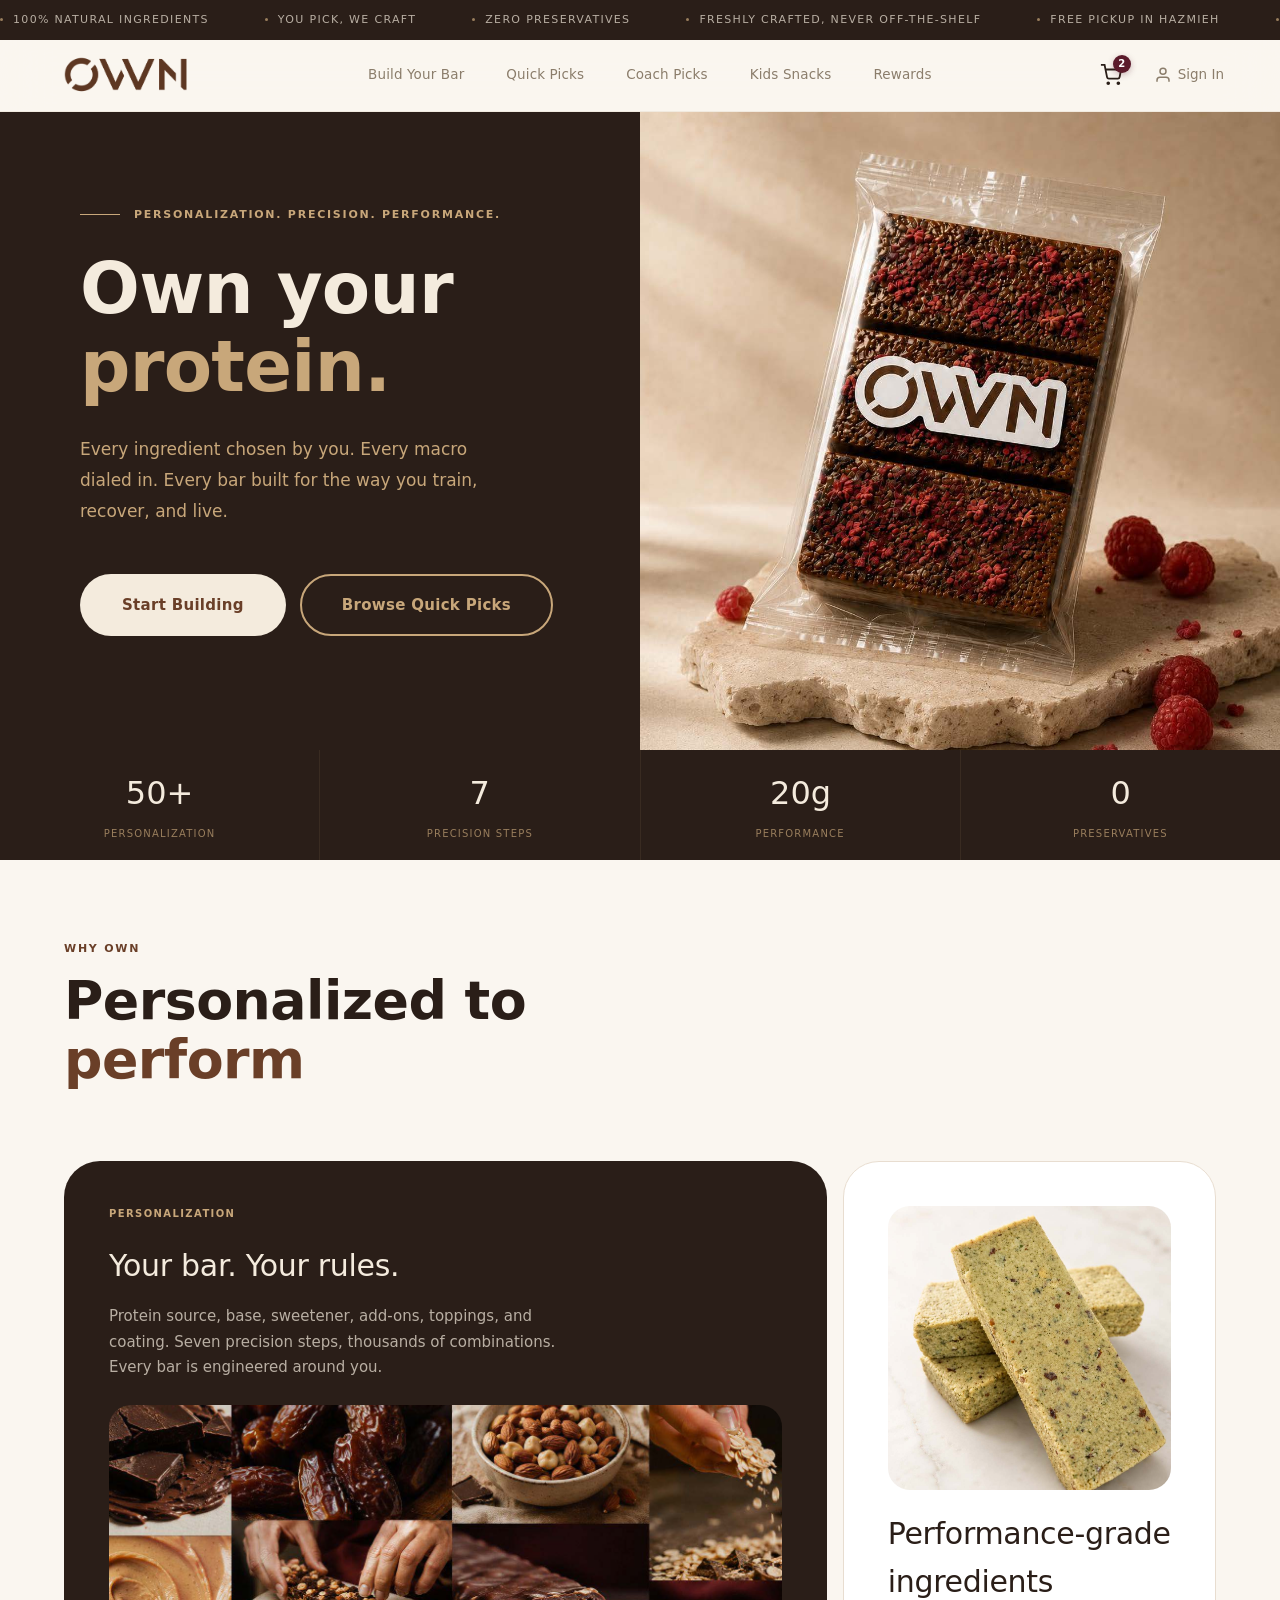
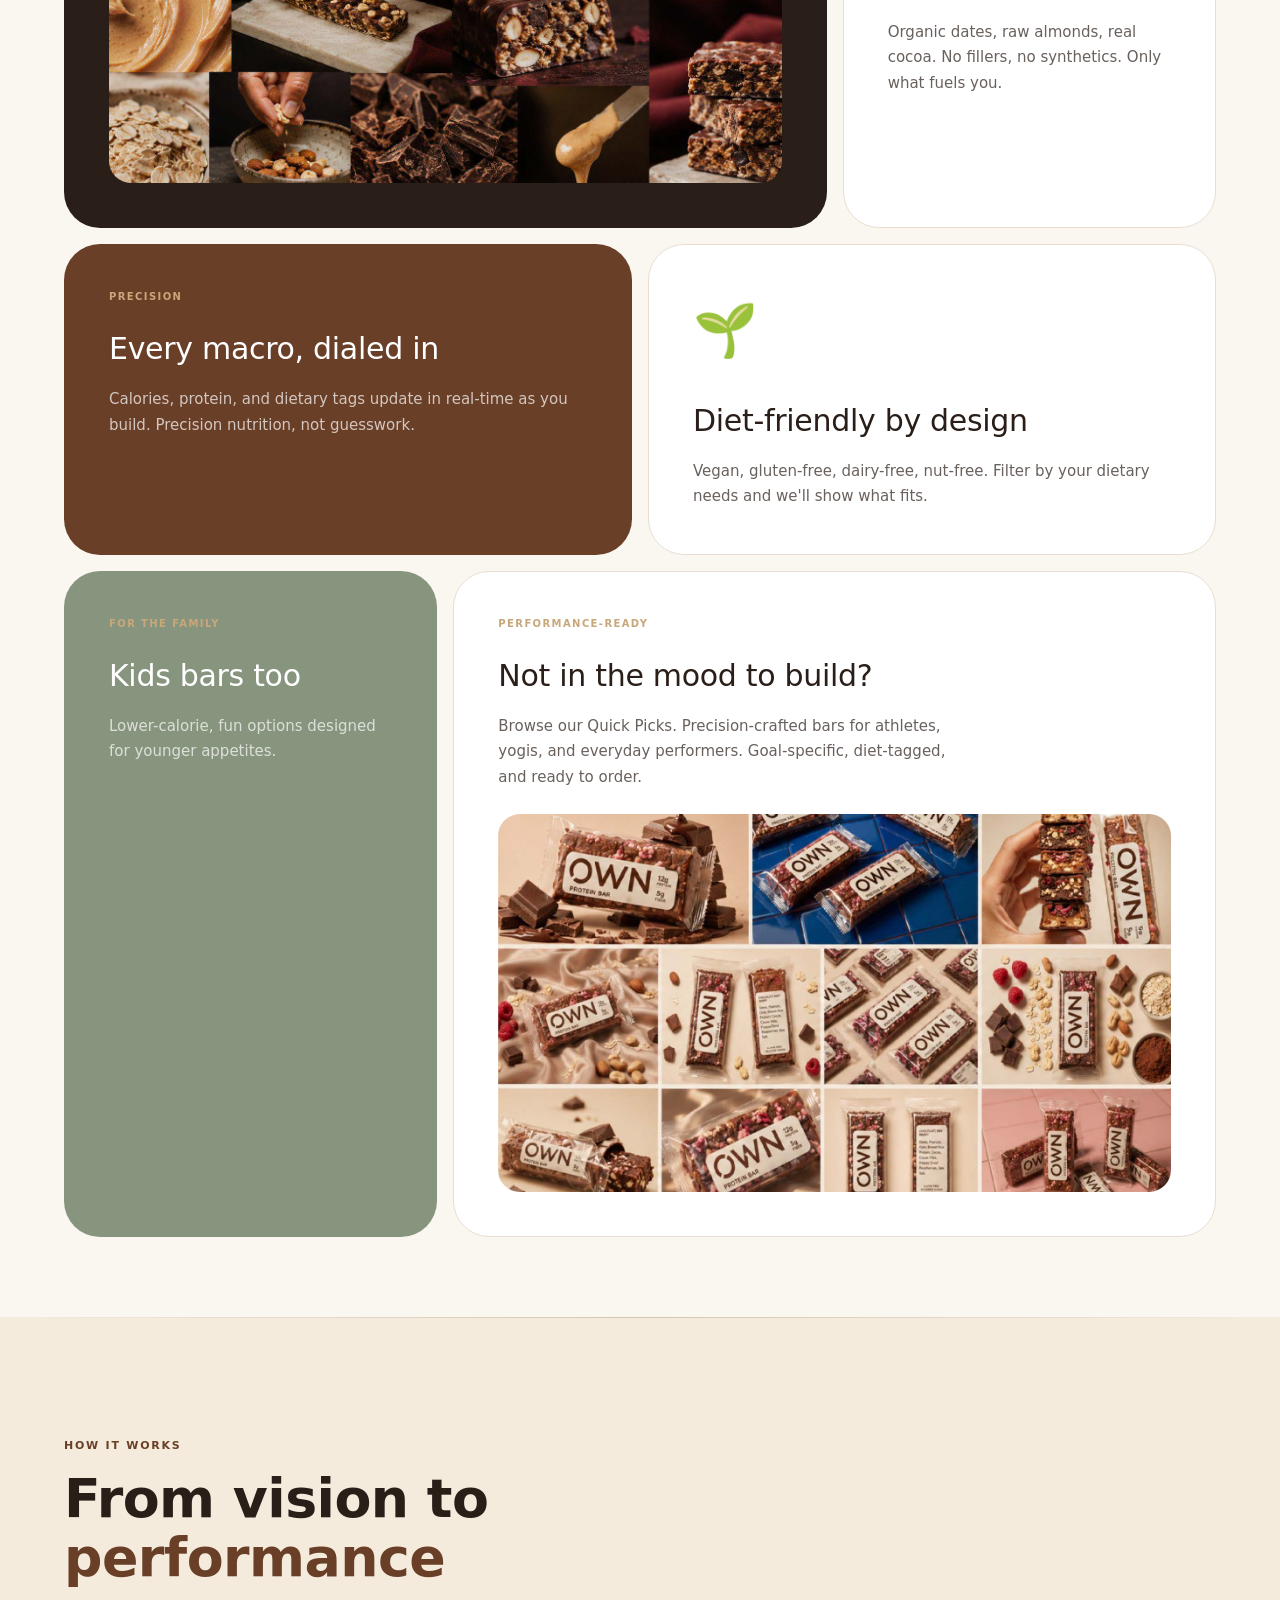
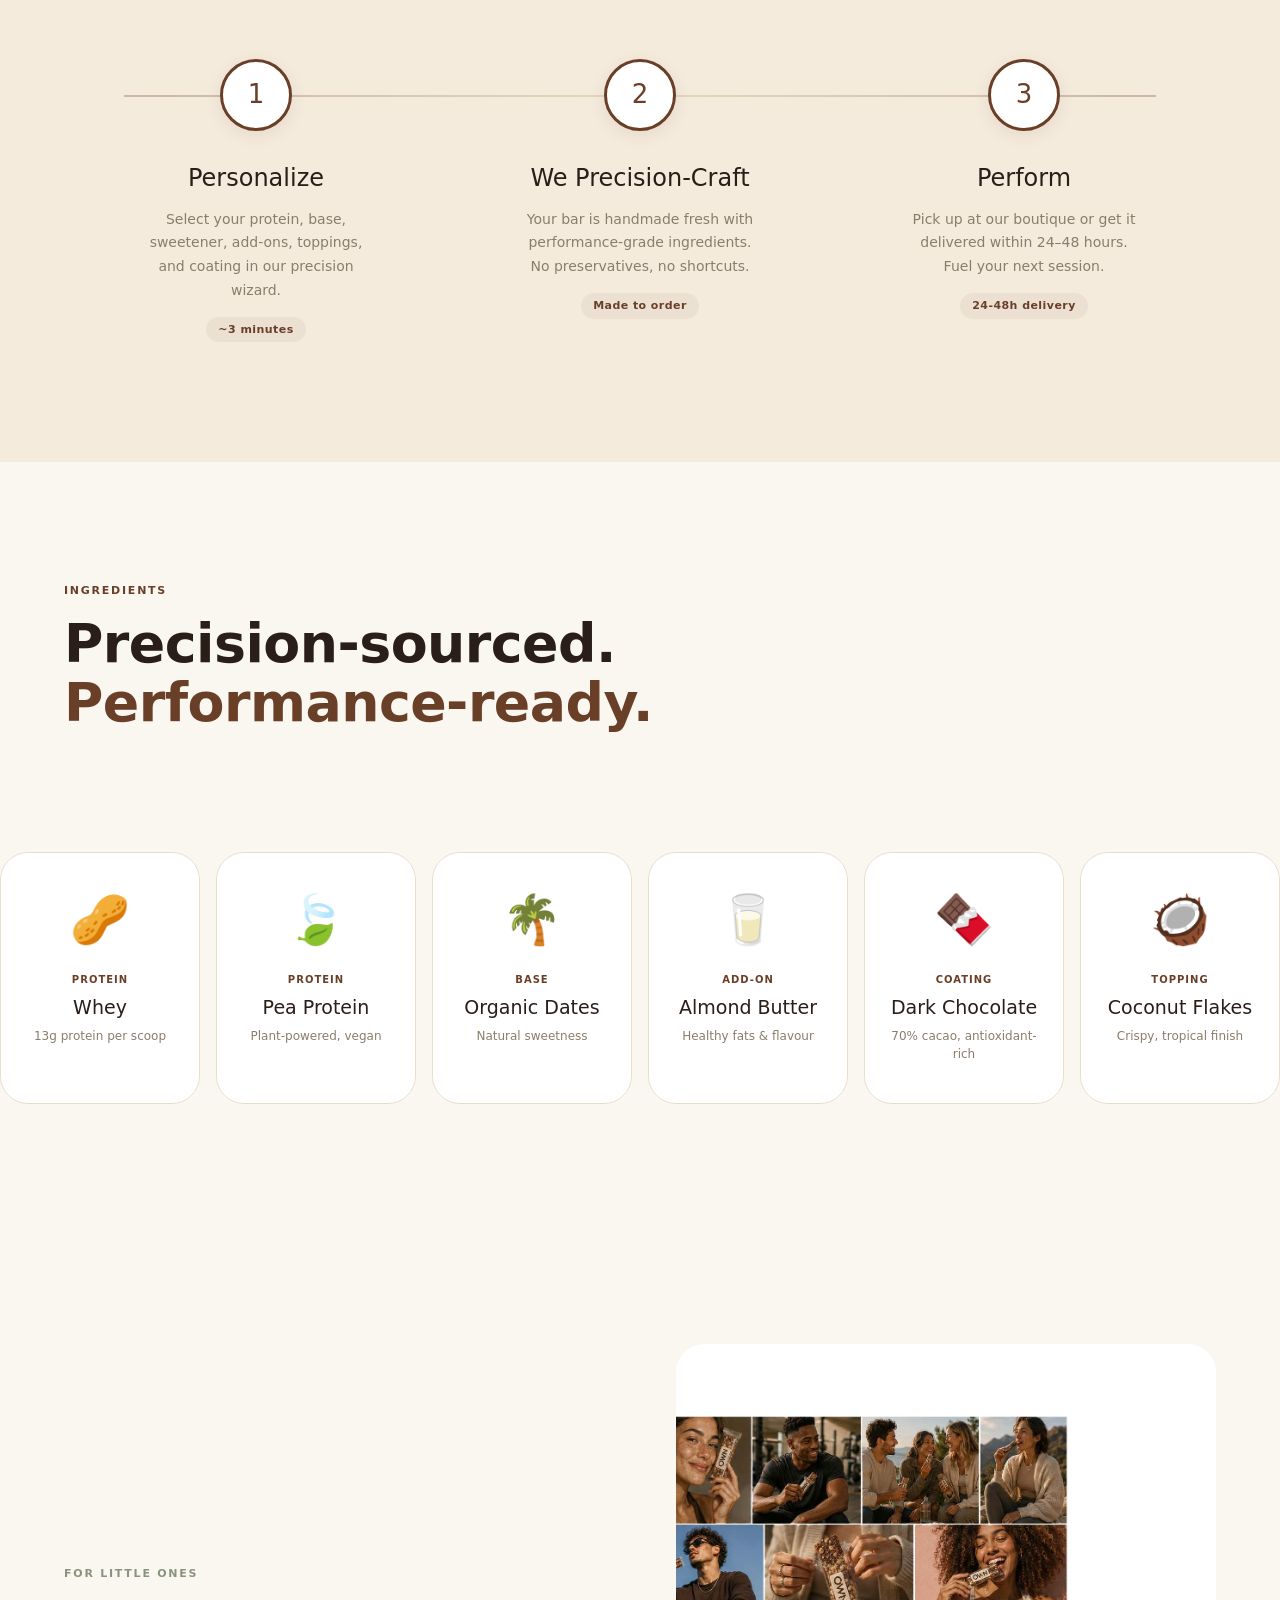
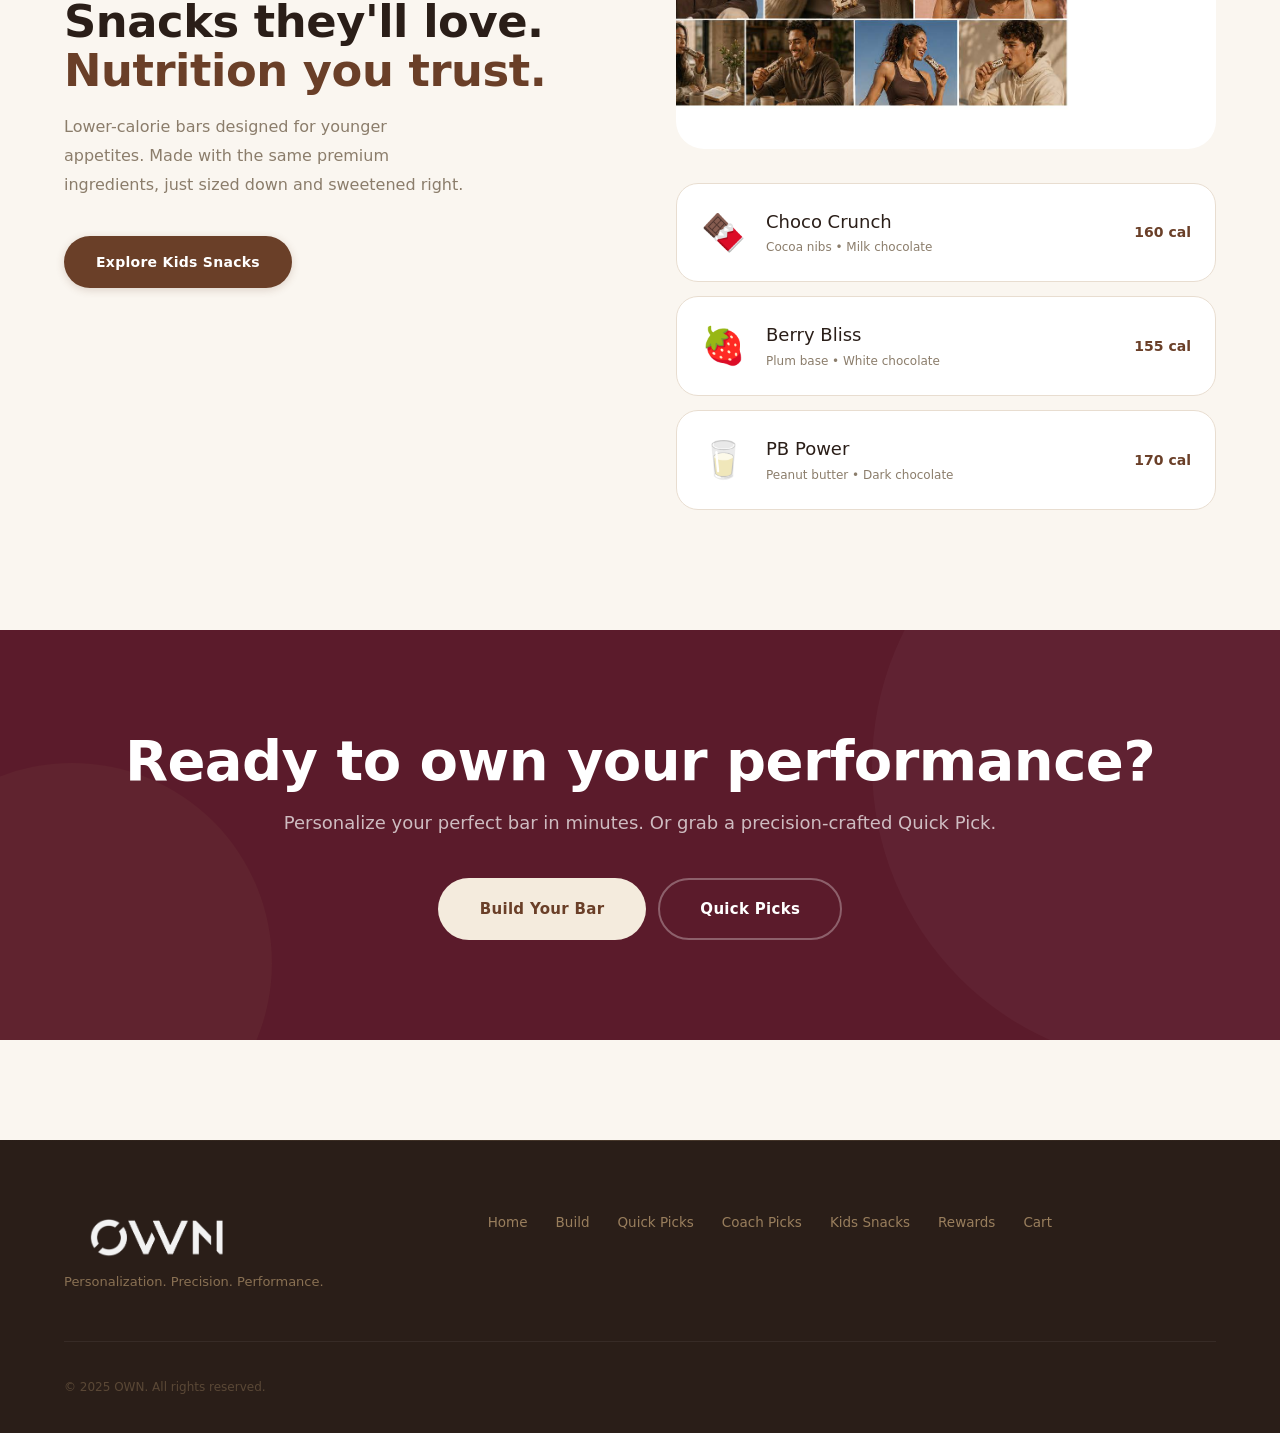
==== index.html @ e406159c "Initial commit: OWN protein bar customization website Two design versions (Classy & Bold) with landi" ====
<!DOCTYPE html>
<html lang="en">
<head>
  <meta charset="UTF-8">
  <meta name="viewport" content="width=device-width, initial-scale=1.0">
  <title>OWN - Personalization. Precision. Performance.</title>
  <link rel="stylesheet" href="css/style.css?v=5">
</head>
<body>

  <!-- Ticker -->
  <div class="ticker">
    <div class="ticker__track">
      <span class="ticker__item"><span class="ticker__dot"></span>100% Natural Ingredients</span>
      <span class="ticker__item"><span class="ticker__dot"></span>You Pick, We Craft</span>
      <span class="ticker__item"><span class="ticker__dot"></span>Zero Preservatives</span>
      <span class="ticker__item"><span class="ticker__dot"></span>Freshly Crafted, Never Off-the-Shelf</span>
      <span class="ticker__item"><span class="ticker__dot"></span>Free Pickup in Hazmieh</span>
      <span class="ticker__item"><span class="ticker__dot"></span>100% Natural Ingredients</span>
      <span class="ticker__item"><span class="ticker__dot"></span>You Pick, We Craft</span>
      <span class="ticker__item"><span class="ticker__dot"></span>Zero Preservatives</span>
      <span class="ticker__item"><span class="ticker__dot"></span>Freshly Crafted, Never Off-the-Shelf</span>
      <span class="ticker__item"><span class="ticker__dot"></span>Free Pickup in Hazmieh</span>
    </div>
  </div>

  <!-- Nav -->
  <nav class="nav">
    <div class="nav__inner">
      <a href="index.html" class="nav__logo"><img src="img/ownlogo.png" alt="OWN"></a>
      <div class="nav__links">
        <a href="build.html" class="nav__link">Build Your Bar</a>
        <a href="quick-picks.html" class="nav__link">Quick Picks</a>
        <a href="coach-picks.html" class="nav__link">Coach Picks</a>
        <a href="kids-snacks.html" class="nav__link">Kids Snacks</a>
        <a href="rewards.html" class="nav__link">Rewards</a>
      </div>
      <div class="nav__actions">
        <a href="cart.html" class="nav__icon-btn">
          <svg width="22" height="22" viewBox="0 0 24 24" fill="none" stroke="currentColor" stroke-width="2"><circle cx="9" cy="21" r="1"/><circle cx="20" cy="21" r="1"/><path d="M1 1h4l2.68 13.39a2 2 0 0 0 2 1.61h9.72a2 2 0 0 0 2-1.61L23 6H6"/></svg>
          <span class="nav__badge">2</span>
        </a>
        <a href="#" class="nav__signin">
          <svg width="18" height="18" viewBox="0 0 24 24" fill="none" stroke="currentColor" stroke-width="2"><path d="M20 21v-2a4 4 0 0 0-4-4H8a4 4 0 0 0-4 4v2"/><circle cx="12" cy="7" r="4"/></svg>
          Sign In
        </a>
      </div>
      <button class="nav__toggle" aria-label="Menu">
        <svg width="24" height="24" viewBox="0 0 24 24" fill="none" stroke="currentColor" stroke-width="2"><line x1="3" y1="6" x2="21" y2="6"/><line x1="3" y1="12" x2="21" y2="12"/><line x1="3" y1="18" x2="21" y2="18"/></svg>
      </button>
    </div>
  </nav>

  <!-- Hero — full-bleed split -->
  <section class="hero">
    <div class="hero__inner">
      <div class="hero__content">
        <div class="hero__eyebrow">Personalization. Precision. Performance.</div>
        <h1 class="hero__title">Own your <em>protein.</em></h1>
        <p class="hero__desc">Every ingredient chosen by you. Every macro dialed in. Every bar built for the way you train, recover, and live.</p>
        <div class="hero__actions">
          <a href="build.html" class="btn btn--cream btn--lg">Start Building</a>
          <a href="quick-picks.html" class="btn btn--lg" style="border:2px solid var(--oat-gold);color:var(--oat-gold);">Browse Quick Picks</a>
        </div>
      </div>
      <div class="hero__visual">
        <div class="hero__rotator">
          <img src="img/own6.jpeg" alt="OWN protein bar with raspberries" class="hero__slide hero__slide--active">
          <img src="img/own2.jpeg" alt="Premium ingredients and handcrafted bars" class="hero__slide">
          <img src="img/own1.jpeg" alt="Raw handcrafted protein bars" class="hero__slide">
          <img src="img/own4.jpeg" alt="OWN Quick Picks bar collection" class="hero__slide">
        </div>
      </div>
    </div>
    <div class="hero__stat-strip">
      <div class="hero__stat">
        <div class="hero__stat-value">50+</div>
        <div class="hero__stat-label">Personalization</div>
      </div>
      <div class="hero__stat">
        <div class="hero__stat-value">7</div>
        <div class="hero__stat-label">Precision Steps</div>
      </div>
      <div class="hero__stat">
        <div class="hero__stat-value">20g</div>
        <div class="hero__stat-label">Performance</div>
      </div>
      <div class="hero__stat">
        <div class="hero__stat-value">0</div>
        <div class="hero__stat-label">Preservatives</div>
      </div>
    </div>
  </section>

  <!-- Bento Grid — value props -->
  <section class="bento">
    <div class="container">
      <div class="bento__header reveal">
        <div class="bento__eyebrow">Why OWN</div>
        <h2 class="bento__title">Personalized to <em>perform</em></h2>
      </div>

      <div class="bento__grid">
        <div class="bento__card bento__card--wide bento__card--dark reveal">
          <div class="bento__card-eyebrow">Personalization</div>
          <div class="bento__card-title">Your bar. Your rules.</div>
          <div class="bento__card-desc">Protein source, base, sweetener, add-ons, toppings, and coating. Seven precision steps, thousands of combinations. Every bar is engineered around you.</div>
          <div class="bento__card-img img-frame img-frame--wide">
            <img src="img/own2.jpeg" alt="Premium ingredients and handcrafted bars">
          </div>
        </div>
        <div class="bento__card bento__card--narrow reveal">
          <div class="bento__card-img img-frame img-frame--square" style="margin-bottom:20px; margin-top:0;">
            <img src="img/own1.jpeg" alt="Raw handcrafted protein bars">
          </div>
          <div class="bento__card-title">Performance-grade ingredients</div>
          <div class="bento__card-desc">Organic dates, raw almonds, real cocoa. No fillers, no synthetics. Only what fuels you.</div>
        </div>
        <div class="bento__card bento__card--half bento__card--brown reveal">
          <div class="bento__card-eyebrow">Precision</div>
          <div class="bento__card-title">Every macro, dialed in</div>
          <div class="bento__card-desc">Calories, protein, and dietary tags update in real-time as you build. Precision nutrition, not guesswork.</div>
        </div>
        <div class="bento__card bento__card--half reveal">
          <span class="bento__card-icon">&#127793;</span>
          <div class="bento__card-title">Diet-friendly by design</div>
          <div class="bento__card-desc">Vegan, gluten-free, dairy-free, nut-free. Filter by your dietary needs and we'll show what fits.</div>
        </div>
        <div class="bento__card bento__card--narrow bento__card--sage reveal">
          <div class="bento__card-eyebrow">For the Family</div>
          <div class="bento__card-title">Kids bars too</div>
          <div class="bento__card-desc">Lower-calorie, fun options designed for younger appetites.</div>
        </div>
        <div class="bento__card bento__card--wide reveal">
          <div class="bento__card-eyebrow">Performance-Ready</div>
          <div class="bento__card-title">Not in the mood to build?</div>
          <div class="bento__card-desc">Browse our Quick Picks. Precision-crafted bars for athletes, yogis, and everyday performers. Goal-specific, diet-tagged, and ready to order.</div>
          <div class="bento__card-img img-frame img-frame--wide">
            <img src="img/own4.jpeg" alt="OWN Quick Picks bar collection">
          </div>
        </div>
      </div>
    </div>
  </section>

  <!-- How It Works — horizontal timeline -->
  <section class="how-it-works">
    <div class="container">
      <div class="bento__header reveal">
        <div class="bento__eyebrow">How It Works</div>
        <h2 class="bento__title">From vision to <em>performance</em></h2>
      </div>
      <div class="timeline reveal">
        <div class="timeline__step">
          <div class="timeline__number">1</div>
          <div class="timeline__title">Personalize</div>
          <div class="timeline__desc">Select your protein, base, sweetener, add-ons, toppings, and coating in our precision wizard.</div>
          <div class="timeline__meta">~3 minutes</div>
        </div>
        <div class="timeline__step">
          <div class="timeline__number">2</div>
          <div class="timeline__title">We Precision-Craft</div>
          <div class="timeline__desc">Your bar is handmade fresh with performance-grade ingredients. No preservatives, no shortcuts.</div>
          <div class="timeline__meta">Made to order</div>
        </div>
        <div class="timeline__step">
          <div class="timeline__number">3</div>
          <div class="timeline__title">Perform</div>
          <div class="timeline__desc">Pick up at our boutique or get it delivered within 24&ndash;48 hours. Fuel your next session.</div>
          <div class="timeline__meta">24-48h delivery</div>
        </div>
      </div>
    </div>
  </section>

  <!-- Ingredients Scroll -->
  <section class="ingredients">
    <div class="container">
      <div class="bento__header reveal">
        <div class="bento__eyebrow">Ingredients</div>
        <h2 class="bento__title">Precision-sourced. <em>Performance-ready.</em></h2>
      </div>
    </div>
    <div class="ingredients__scroll" style="padding-left: max(24px, calc((100vw - 1200px)/2));">
      <div class="ingredient">
        <span class="ingredient__emoji">&#129372;</span>
        <div class="ingredient__cat">Protein</div>
        <div class="ingredient__name">Whey</div>
        <div class="ingredient__desc">13g protein per scoop</div>
      </div>
      <div class="ingredient">
        <span class="ingredient__emoji">&#127811;</span>
        <div class="ingredient__cat">Protein</div>
        <div class="ingredient__name">Pea Protein</div>
        <div class="ingredient__desc">Plant-powered, vegan</div>
      </div>
      <div class="ingredient">
        <span class="ingredient__emoji">&#127796;</span>
        <div class="ingredient__cat">Base</div>
        <div class="ingredient__name">Organic Dates</div>
        <div class="ingredient__desc">Natural sweetness</div>
      </div>
      <div class="ingredient">
        <span class="ingredient__emoji">&#129371;</span>
        <div class="ingredient__cat">Add-on</div>
        <div class="ingredient__name">Almond Butter</div>
        <div class="ingredient__desc">Healthy fats &amp; flavour</div>
      </div>
      <div class="ingredient">
        <span class="ingredient__emoji">&#127851;</span>
        <div class="ingredient__cat">Coating</div>
        <div class="ingredient__name">Dark Chocolate</div>
        <div class="ingredient__desc">70% cacao, antioxidant-rich</div>
      </div>
      <div class="ingredient">
        <span class="ingredient__emoji">&#129381;</span>
        <div class="ingredient__cat">Topping</div>
        <div class="ingredient__name">Coconut Flakes</div>
        <div class="ingredient__desc">Crispy, tropical finish</div>
      </div>
      <div class="ingredient">
        <span class="ingredient__emoji">&#127827;</span>
        <div class="ingredient__cat">Add-on</div>
        <div class="ingredient__name">Dried Raspberries</div>
        <div class="ingredient__desc">Tangy-sweet burst</div>
      </div>
      <div class="ingredient">
        <span class="ingredient__emoji">&#127856;</span>
        <div class="ingredient__cat">Sweetener</div>
        <div class="ingredient__name">Raw Honey</div>
        <div class="ingredient__desc">Unprocessed, natural</div>
      </div>
    </div>
  </section>

  <!-- Kids Preview -->
  <section class="kids-preview">
    <div class="container">
      <div class="kids-preview__layout">
        <div class="kids-preview__content reveal">
          <div class="kids-preview__eyebrow">For Little Ones</div>
          <h2 class="kids-preview__title">Snacks they'll love.<br><em>Nutrition you trust.</em></h2>
          <p class="kids-preview__desc">Lower-calorie bars designed for younger appetites. Made with the same premium ingredients, just sized down and sweetened right.</p>
          <a href="kids-snacks.html" class="btn btn--primary">Explore Kids Snacks</a>
        </div>
        <div class="kids-preview__cards reveal">
          <div class="img-frame img-frame--landscape" style="margin-bottom:20px; border-radius:var(--radius-xl);">
            <img src="img/own3.jpeg" alt="People enjoying OWN protein bars">
          </div>
          <div class="kids-mini-card">
            <span class="kids-mini-card__emoji">&#127851;</span>
            <div>
              <div class="kids-mini-card__name">Choco Crunch</div>
              <div class="kids-mini-card__meta">Cocoa nibs &bull; Milk chocolate</div>
            </div>
            <div class="kids-mini-card__cal">160 cal</div>
          </div>
          <div class="kids-mini-card">
            <span class="kids-mini-card__emoji">&#127827;</span>
            <div>
              <div class="kids-mini-card__name">Berry Bliss</div>
              <div class="kids-mini-card__meta">Plum base &bull; White chocolate</div>
            </div>
            <div class="kids-mini-card__cal">155 cal</div>
          </div>
          <div class="kids-mini-card">
            <span class="kids-mini-card__emoji">&#129371;</span>
            <div>
              <div class="kids-mini-card__name">PB Power</div>
              <div class="kids-mini-card__meta">Peanut butter &bull; Dark chocolate</div>
            </div>
            <div class="kids-mini-card__cal">170 cal</div>
          </div>
        </div>
      </div>
    </div>
  </section>

  <!-- CTA Banner -->
  <section class="cta-banner reveal">
    <div class="container">
      <h2 class="cta-banner__title">Ready to own your performance?</h2>
      <p class="cta-banner__desc">Personalize your perfect bar in minutes. Or grab a precision-crafted Quick Pick.</p>
      <div style="display:flex;gap:12px;justify-content:center;flex-wrap:wrap;">
        <a href="build.html" class="btn btn--cream btn--lg">Build Your Bar</a>
        <a href="quick-picks.html" class="btn btn--lg" style="border:2px solid rgba(255,255,255,0.3);color:var(--white);">Quick Picks</a>
      </div>
    </div>
  </section>

  <!-- Footer -->
  <footer class="footer">
    <div class="container">
      <div class="footer__inner">
        <div>
          <div class="footer__logo"><img src="img/ownlogo.png" alt="OWN"></div>
          <div class="footer__tagline">Personalization. Precision. Performance.</div>
        </div>
        <div class="footer__links">
          <a href="index.html" class="footer__link">Home</a>
          <a href="build.html" class="footer__link">Build</a>
          <a href="quick-picks.html" class="footer__link">Quick Picks</a>
          <a href="coach-picks.html" class="footer__link">Coach Picks</a>
          <a href="kids-snacks.html" class="footer__link">Kids Snacks</a>
          <a href="rewards.html" class="footer__link">Rewards</a>
          <a href="cart.html" class="footer__link">Cart</a>
        </div>
        <div></div>
      </div>
      <div class="footer__bottom">&copy; 2025 OWN. All rights reserved.</div>
    </div>
  </footer>

  <script src="js/app.js"></script>
</body>
</html>
---- css/style.css ----
/* ============================================
   OWN — Premium Design System v2
   ============================================ */

/* Aptos Display + Aptos — Windows 11 system fonts */

:root {
  --own-brown: #6A3F28;
  --cream-base: #F4EBDD;
  --dark-chocolate: #2A1E18;
  --protein-burgundy: #5B1B2B;
  --oat-gold: #C8A77A;
  --natural-sage: #87957E;

  --cream-light: #FAF6F0;
  --cream-mid: #EDE3D3;
  --brown-hover: #5A3520;
  --burgundy-dark: #451525;
  --white: #FFFFFF;
  --text-primary: #2A1E18;
  --text-secondary: #5C4A3A;
  --text-muted: #8B7D6B;
  --text-on-dark: #F4EBDD;
  --border-light: #E8DDD0;
  --border-mid: #D4C5B0;
  --success: #4A7C59;
  --error: #B33A3A;

  --shadow-xs: 0 1px 2px rgba(42,30,24,0.04);
  --shadow-sm: 0 2px 8px rgba(42,30,24,0.06);
  --shadow-md: 0 8px 24px rgba(42,30,24,0.08);
  --shadow-lg: 0 16px 48px rgba(42,30,24,0.10);
  --shadow-xl: 0 24px 64px rgba(42,30,24,0.14);
  --shadow-glow: 0 0 0 4px rgba(106,63,40,0.08);

  --radius-xs: 4px;
  --radius-sm: 8px;
  --radius-md: 14px;
  --radius-lg: 22px;
  --radius-xl: 28px;
  --radius-2xl: 36px;
  --radius-full: 9999px;

  --font-display: 'Aptos Display', 'Segoe UI', system-ui, sans-serif;
  --font-body: 'Aptos', 'Segoe UI', system-ui, sans-serif;

  --ease: cubic-bezier(0.16, 1, 0.3, 1);
  --ease-out: cubic-bezier(0.33, 1, 0.68, 1);
  --nav-height: 72px;
}

*, *::before, *::after { box-sizing: border-box; margin: 0; padding: 0; }
html { scroll-behavior: smooth; -webkit-font-smoothing: antialiased; -moz-osx-font-smoothing: grayscale; }
body { font-family: var(--font-body); font-size: 16px; line-height: 1.6; color: var(--text-primary); background: var(--cream-light); }
img { max-width: 100%; height: auto; display: block; }
a { color: inherit; text-decoration: none; }
button { font-family: inherit; cursor: pointer; border: none; background: none; }
ul, ol { list-style: none; }
h1, h2, h3, h4 { font-family: var(--font-display); line-height: 1.1; font-weight: 700; }

.container { max-width: 1200px; margin: 0 auto; padding: 0 24px; }

/* ===== SCROLL REVEAL ===== */
.reveal { opacity: 0; transform: translateY(24px); transition: opacity 0.7s var(--ease-out), transform 0.7s var(--ease-out); }
.reveal--visible { opacity: 1; transform: translateY(0); }

/* ===== ANIMATIONS ===== */
@keyframes fadeInUp { from { opacity: 0; transform: translateY(30px); } to { opacity: 1; transform: translateY(0); } }
@keyframes fadeInLeft { from { opacity: 0; transform: translateX(-30px); } to { opacity: 1; transform: translateX(0); } }
@keyframes fadeInRight { from { opacity: 0; transform: translateX(30px); } to { opacity: 1; transform: translateX(0); } }
@keyframes scaleIn { from { opacity: 0; transform: scale(0.9); } to { opacity: 1; transform: scale(1); } }
@keyframes popIn { from { opacity: 0; transform: scale(0.5); } to { opacity: 1; transform: scale(1); } }
@keyframes slideDown { from { opacity: 0; transform: translateY(-20px); } to { opacity: 1; transform: translateY(0); } }
@keyframes pulseGlow { 0%, 100% { box-shadow: 0 0 0 0 rgba(106,63,40,0.3); } 50% { box-shadow: 0 0 20px 4px rgba(106,63,40,0.15); } }
@keyframes shimmer { from { background-position: -200% 0; } to { background-position: 200% 0; } }
@keyframes ripple { to { transform: scale(4); opacity: 0; } }
@keyframes checkPop { 0% { transform: scale(0) rotate(-45deg); } 60% { transform: scale(1.3) rotate(0deg); } 100% { transform: scale(1) rotate(0deg); } }
@keyframes barFill { from { width: 0; } }
@keyframes counterPulse { 0% { transform: scale(1); } 50% { transform: scale(1.08); } 100% { transform: scale(1); } }
@keyframes float { 0%, 100% { transform: translateY(0); } 50% { transform: translateY(-6px); } }

/* Hero entrance */
.hero__eyebrow { animation: fadeInLeft 0.8s var(--ease-out) 0.2s both; }
.hero__title { animation: fadeInUp 0.9s var(--ease-out) 0.4s both; }
.hero__desc { animation: fadeInUp 0.8s var(--ease-out) 0.6s both; }
.hero__actions { animation: fadeInUp 0.8s var(--ease-out) 0.8s both; }
.hero__stat-strip { animation: fadeInUp 0.6s var(--ease-out) 1s both; }
.hero__stat { animation: fadeInUp 0.5s var(--ease-out) both; }
.hero__stat:nth-child(1) { animation-delay: 1.1s; }
.hero__stat:nth-child(2) { animation-delay: 1.25s; }
.hero__stat:nth-child(3) { animation-delay: 1.4s; }
.hero__stat:nth-child(4) { animation-delay: 1.55s; }
.hero__stat-value.counted { animation: counterPulse 0.4s var(--ease) both; }

/* Bento staggered reveals */
.bento__card.reveal--visible { transition-duration: 0.8s; }
.bento__grid .bento__card:nth-child(1).reveal--visible { transition-delay: 0s; }
.bento__grid .bento__card:nth-child(2).reveal--visible { transition-delay: 0.1s; }
.bento__grid .bento__card:nth-child(3).reveal--visible { transition-delay: 0.15s; }
.bento__grid .bento__card:nth-child(4).reveal--visible { transition-delay: 0.2s; }
.bento__grid .bento__card:nth-child(5).reveal--visible { transition-delay: 0.25s; }
.bento__grid .bento__card:nth-child(6).reveal--visible { transition-delay: 0.3s; }

/* Timeline step stagger */
.timeline__step { opacity: 0; transform: translateY(30px); transition: all 0.6s var(--ease-out); }
.timeline.reveal--visible .timeline__step { opacity: 1; transform: translateY(0); }
.timeline.reveal--visible .timeline__step:nth-child(1) { transition-delay: 0.1s; }
.timeline.reveal--visible .timeline__step:nth-child(2) { transition-delay: 0.3s; }
.timeline.reveal--visible .timeline__step:nth-child(3) { transition-delay: 0.5s; }

/* Ingredient scroll entrance */
.ingredient { opacity: 0; transform: translateX(40px); transition: opacity 0.5s var(--ease-out), transform 0.5s var(--ease-out); }
.ingredient.in-view { opacity: 1; transform: translateX(0); }

/* Wizard card selection — bounce + checkmark pop */
.opt-card { transition: all 250ms var(--ease), transform 350ms var(--ease); }
.opt-card--selected .opt-card__check { display: flex; animation: checkPop 0.4s var(--ease) both; }
.opt-card--selected .opt-card__bar-fill { animation: barFill 0.8s var(--ease-out) both; }
.opt-card.just-selected { animation: scaleIn 0.35s var(--ease) both; }

/* Ripple effect on card click */
.opt-card .ripple, .opt-tile .ripple { position: absolute; border-radius: 50%; background: rgba(106,63,40,0.12); width: 20px; height: 20px; transform: scale(0); animation: ripple 0.6s ease-out forwards; pointer-events: none; }

/* Wizard step transition */
.wizard__step-content { transition: none; }
.wizard__step-content.step-enter { animation: fadeInUp 0.4s var(--ease-out) both; }

/* CTA pulse */
.cta-banner .btn--cream { animation: pulseGlow 3s ease-in-out infinite; }

/* Kids mini cards hover float */
.kids-mini-card:hover { transform: translateY(-3px) scale(1.01); box-shadow: var(--shadow-md); }

/* Nav entrance */
.nav { animation: slideDown 0.5s var(--ease-out) both; }
.ticker { animation: fadeInUp 0.4s var(--ease-out) both; }

/* ===== IMAGE CONTAINERS ===== */
.img-frame { position: relative; overflow: hidden; border-radius: var(--radius-lg); background: var(--cream-mid); }
.img-frame img { width: 100%; height: 100%; object-fit: cover; transition: transform 0.6s var(--ease); }
.img-frame:hover img { transform: scale(1.03); }
.img-frame--placeholder { display: flex; align-items: center; justify-content: center; color: var(--text-muted); font-size: 13px; letter-spacing: 0.04em; }
.img-frame--square { aspect-ratio: 1; }
.img-frame--landscape { aspect-ratio: 4/3; }
.img-frame--wide { aspect-ratio: 16/9; }
.img-frame--hero { aspect-ratio: auto; min-height: 100%; }

/* ===== TICKER ===== */
.ticker { background: var(--dark-chocolate); color: var(--cream-base); padding: 11px 0; overflow: hidden; font-size: 11px; letter-spacing: 0.12em; text-transform: uppercase; font-weight: 500; }
.ticker__track { display: flex; animation: ticker 30s linear infinite; width: max-content; gap: 56px; }
.ticker__item { white-space: nowrap; display: flex; align-items: center; gap: 10px; opacity: 0.7; }
.ticker__dot { width: 3px; height: 3px; background: var(--oat-gold); border-radius: 50%; }
@keyframes ticker { 0% { transform: translateX(0); } 100% { transform: translateX(-50%); } }

/* ===== NAV ===== */
.nav { height: var(--nav-height); display: flex; align-items: center; padding: 0 40px; position: sticky; top: 0; z-index: 100; background: rgba(250,246,240,0.88); backdrop-filter: blur(24px) saturate(1.2); border-bottom: 1px solid rgba(232,221,208,0.5); }
.nav__inner { max-width: 1400px; margin: 0 auto; width: 100%; display: flex; align-items: center; justify-content: space-between; }
.nav__logo { display: flex; align-items: center; }
.nav__logo img { height: 48px; width: auto; }
.nav__links { display: flex; gap: 2px; }
.nav__link { padding: 8px 20px; border-radius: var(--radius-full); font-size: 13.5px; font-weight: 500; color: var(--text-muted); transition: all 250ms var(--ease); letter-spacing: 0.01em; }
.nav__link:hover { color: var(--text-primary); background: rgba(106,63,40,0.05); }
.nav__link--active { color: var(--white); background: var(--own-brown); box-shadow: 0 2px 8px rgba(106,63,40,0.25); }
.nav__link--active:hover { background: var(--brown-hover); color: var(--white); }
.nav__actions { display: flex; align-items: center; gap: 6px; }
.nav__icon-btn { width: 42px; height: 42px; display: flex; align-items: center; justify-content: center; border-radius: var(--radius-full); color: var(--text-primary); position: relative; transition: all 200ms; }
.nav__icon-btn:hover { background: var(--cream-mid); }
.nav__badge { position: absolute; top: 1px; right: 1px; width: 18px; height: 18px; background: var(--protein-burgundy); color: var(--white); font-size: 10px; font-weight: 700; border-radius: 50%; display: flex; align-items: center; justify-content: center; box-shadow: 0 2px 6px rgba(91,27,43,0.3); }
.nav__signin { font-size: 13.5px; font-weight: 500; color: var(--text-muted); padding: 8px 16px; border-radius: var(--radius-full); transition: all 200ms; display: flex; align-items: center; gap: 6px; }
.nav__signin:hover { color: var(--text-primary); background: rgba(106,63,40,0.05); }
.nav__toggle { display: none; width: 42px; height: 42px; align-items: center; justify-content: center; }

/* ===== BUTTONS ===== */
.btn { display: inline-flex; align-items: center; justify-content: center; gap: 8px; padding: 13px 30px; border-radius: var(--radius-full); font-size: 14px; font-weight: 600; transition: all 250ms var(--ease); border: 2px solid transparent; white-space: nowrap; letter-spacing: 0.02em; position: relative; overflow: hidden; }
.btn--primary { background: var(--own-brown); color: var(--white); box-shadow: 0 2px 8px rgba(106,63,40,0.2); }
.btn--primary:hover { background: var(--brown-hover); transform: translateY(-2px); box-shadow: 0 6px 20px rgba(106,63,40,0.3); }
.btn--primary:active { transform: translateY(0); }
.btn--secondary { background: transparent; color: var(--own-brown); border-color: var(--own-brown); }
.btn--secondary:hover { background: var(--own-brown); color: var(--white); box-shadow: 0 4px 16px rgba(106,63,40,0.2); }
.btn--dark { background: var(--dark-chocolate); color: var(--cream-base); box-shadow: 0 2px 8px rgba(42,30,24,0.2); }
.btn--dark:hover { background: #1a120e; transform: translateY(-2px); box-shadow: 0 6px 20px rgba(42,30,24,0.3); }
.btn--cream { background: var(--cream-base); color: var(--own-brown); font-weight: 700; }
.btn--cream:hover { background: var(--white); transform: translateY(-2px); box-shadow: var(--shadow-lg); }
.btn--burgundy { background: var(--protein-burgundy); color: var(--white); box-shadow: 0 2px 8px rgba(91,27,43,0.2); }
.btn--burgundy:hover { background: var(--burgundy-dark); transform: translateY(-2px); }
.btn--ghost { background: transparent; color: var(--text-primary); }
.btn--ghost:hover { background: var(--cream-mid); }
.btn--lg { padding: 17px 40px; font-size: 15px; }
.btn--sm { padding: 9px 20px; font-size: 13px; }
.btn--icon { width: 44px; height: 44px; padding: 0; }

/* ===== TAGS ===== */
.tag { display: inline-flex; align-items: center; padding: 3px 9px; border-radius: var(--radius-xs); font-size: 10.5px; font-weight: 600; letter-spacing: 0.03em; text-transform: uppercase; }
.tag--vegan { background: #E8F5E9; color: #2E7D32; }
.tag--gf { background: #FFF8E1; color: #E65100; }
.tag--df { background: #E3F2FD; color: #1565C0; }
.tag--nf { background: #FBE9E7; color: #BF360C; }

/* ========================================
   HOMEPAGE
   ======================================== */

/* --- Hero --- */
.hero { background: var(--dark-chocolate); color: var(--text-on-dark); padding: 0; min-height: calc(100vh - 152px); display: flex; flex-direction: column; overflow: hidden; position: relative; }
.hero__inner { flex: 1; display: grid; grid-template-columns: 1fr 1fr; overflow: hidden; }
.hero__content { padding: 60px 80px 80px; display: flex; flex-direction: column; justify-content: center; position: relative; z-index: 2; }
.hero__eyebrow { font-family: var(--font-body); font-size: 11px; font-weight: 600; letter-spacing: 0.16em; text-transform: uppercase; color: var(--oat-gold); margin-bottom: 28px; display: flex; align-items: center; gap: 14px; }
.hero__eyebrow::before { content: ''; width: 40px; height: 1px; background: var(--oat-gold); }
.hero__title { font-size: clamp(52px, 5.5vw, 84px); color: var(--cream-base); margin-bottom: 28px; letter-spacing: -0.01em; }
.hero__title em { font-style: normal; color: var(--oat-gold); }
.hero__desc { font-size: 17px; line-height: 1.8; color: var(--oat-gold); max-width: 400px; margin-bottom: 48px; opacity: 0.8; }
.hero__actions { display: flex; gap: 14px; flex-wrap: wrap; }
.hero__visual { position: relative; overflow: hidden; }
.hero__visual .img-frame { position: absolute; inset: 0; border-radius: 0; }
.hero__rotator { position: absolute; inset: 0; }
.hero__slide { position: absolute; inset: 0; width: 100%; height: 100%; object-fit: cover; opacity: 0; transition: opacity 1.2s var(--ease); }
.hero__slide--active { opacity: 1; }
.hero__visual-placeholder { position: absolute; inset: 0; background: linear-gradient(135deg, rgba(106,63,40,0.6) 0%, rgba(200,167,122,0.4) 50%, rgba(42,30,24,0.6) 100%); display: flex; align-items: center; justify-content: center; font-size: 16px; color: rgba(255,255,255,0.25); letter-spacing: 0.08em; }
.hero__stat-strip { display: flex; width: 100%; background: var(--dark-chocolate); }
.hero__stat { flex: 1; padding: 18px 28px; text-align: center; border-right: 1px solid rgba(200,167,122,0.1); }
.hero__stat:last-child { border-right: none; }
.hero__stat-value { font-family: var(--font-display); font-size: 32px; color: var(--cream-base); }
.hero__stat-label { font-size: 10px; text-transform: uppercase; letter-spacing: 0.12em; color: var(--oat-gold); margin-top: 6px; opacity: 0.7; }

/* --- Bento grid --- */
.bento { padding: 80px 0; }
.bento__header { margin-bottom: 72px; }
.bento__eyebrow { font-family: var(--font-body); font-size: 11px; font-weight: 600; letter-spacing: 0.16em; text-transform: uppercase; color: var(--own-brown); margin-bottom: 14px; }
.bento__title { font-size: clamp(38px, 4.2vw, 60px); max-width: 600px; letter-spacing: -0.01em; }
.bento__title em { font-style: normal; color: var(--own-brown); }
.bento__grid { display: grid; grid-template-columns: repeat(12, 1fr); grid-auto-rows: auto; gap: 16px; }
.bento__card { background: var(--white); border-radius: var(--radius-2xl); padding: 44px; border: 1px solid var(--border-light); overflow: hidden; transition: all 400ms var(--ease); position: relative; }
.bento__card:hover { box-shadow: var(--shadow-lg); transform: translateY(-3px); }
.bento__card--wide { grid-column: span 8; }
.bento__card--narrow { grid-column: span 4; }
.bento__card--half { grid-column: span 6; }
.bento__card--dark { background: var(--dark-chocolate); color: var(--text-on-dark); border-color: transparent; }
.bento__card--brown { background: var(--own-brown); color: var(--white); border-color: transparent; }
.bento__card--sage { background: var(--natural-sage); color: var(--white); border-color: transparent; }
.bento__card-eyebrow { font-size: 10px; font-weight: 600; letter-spacing: 0.14em; text-transform: uppercase; color: var(--oat-gold); margin-bottom: 20px; }
.bento__card--dark .bento__card-eyebrow,
.bento__card--brown .bento__card-eyebrow { color: var(--oat-gold); }
.bento__card-title { font-family: var(--font-display); font-size: 30px; margin-bottom: 14px; letter-spacing: -0.01em; }
.bento__card-desc { font-size: 15px; line-height: 1.7; opacity: 0.7; max-width: 480px; }
.bento__card-icon { font-size: 52px; margin-bottom: 24px; display: block; }
.bento__card-svg-icon { width: 52px; height: 52px; margin-bottom: 24px; display: block; color: var(--own-brown); }
.bento__card-img { margin-top: 24px; border-radius: var(--radius-lg); overflow: hidden; }

/* --- How it works: horizontal timeline --- */
.how-it-works { background: var(--cream-base); padding: 120px 0; position: relative; }
.how-it-works::before { content: ''; position: absolute; top: 0; left: 0; right: 0; height: 1px; background: linear-gradient(90deg, transparent, var(--border-mid), transparent); }
.timeline { display: flex; gap: 0; position: relative; margin-top: 72px; }
.timeline::before { content: ''; position: absolute; top: 36px; left: 60px; right: 60px; height: 2px; background: linear-gradient(90deg, var(--own-brown), var(--oat-gold), var(--own-brown)); opacity: 0.3; }
.timeline__step { flex: 1; text-align: center; position: relative; padding: 0 24px; }
.timeline__number { width: 72px; height: 72px; border-radius: 50%; background: var(--white); border: 3px solid var(--own-brown); color: var(--own-brown); display: flex; align-items: center; justify-content: center; font-family: var(--font-display); font-size: 26px; margin: 0 auto 28px; position: relative; z-index: 2; box-shadow: 0 4px 16px rgba(106,63,40,0.1); transition: all 300ms var(--ease); }
.timeline__step:hover .timeline__number { background: var(--own-brown); color: var(--white); box-shadow: 0 8px 24px rgba(106,63,40,0.2); transform: scale(1.05); }
.timeline__title { font-family: var(--font-display); font-size: 24px; margin-bottom: 10px; }
.timeline__desc { font-size: 14px; color: var(--text-muted); line-height: 1.7; max-width: 240px; margin: 0 auto; }
.timeline__meta { font-size: 11px; color: var(--own-brown); font-weight: 600; margin-top: 14px; letter-spacing: 0.04em; background: rgba(106,63,40,0.06); padding: 4px 12px; border-radius: var(--radius-full); display: inline-block; }

/* --- Ingredients horizontal scroll --- */
.ingredients { padding: 120px 0 100px; overflow: hidden; }
.ingredients__scroll { display: flex; gap: 16px; padding: 48px 0 20px; overflow-x: auto; scroll-snap-type: x mandatory; -webkit-overflow-scrolling: touch; scrollbar-width: none; }
.ingredients__scroll::-webkit-scrollbar { display: none; }
.ingredient { flex: 0 0 200px; scroll-snap-align: start; background: var(--white); border-radius: var(--radius-xl); padding: 28px 20px; border: 1px solid var(--border-light); text-align: center; transition: all 400ms var(--ease); }
.ingredient:hover { transform: translateY(-8px); box-shadow: var(--shadow-lg); border-color: var(--oat-gold); }
.ingredient__img { width: 100%; aspect-ratio: 1; border-radius: var(--radius-md); overflow: hidden; margin-bottom: 16px; background: var(--cream-base); }
.ingredient__img img { width: 100%; height: 100%; object-fit: cover; }
.ingredient__emoji { font-size: 48px; margin-bottom: 14px; display: block; }
.ingredient__icon { width: 48px; height: 48px; margin: 0 auto 14px; display: block; color: var(--own-brown); }
.ingredient__cat { font-size: 10px; text-transform: uppercase; letter-spacing: 0.1em; color: var(--own-brown); font-weight: 700; margin-bottom: 4px; }
.ingredient__name { font-family: var(--font-display); font-size: 19px; margin-bottom: 4px; }
.ingredient__desc { font-size: 12px; color: var(--text-muted); line-height: 1.5; }

/* --- CTA banner --- */
.cta-banner { background: var(--protein-burgundy); color: var(--white); padding: 100px 0; text-align: center; position: relative; overflow: hidden; }
.cta-banner::before { content: ''; position: absolute; top: -40%; right: -15%; width: 600px; height: 600px; border-radius: 50%; background: rgba(255,255,255,0.03); }
.cta-banner::after { content: ''; position: absolute; bottom: -30%; left: -10%; width: 400px; height: 400px; border-radius: 50%; background: rgba(200,167,122,0.05); }
.cta-banner__title { font-size: clamp(34px, 4.5vw, 56px); margin-bottom: 18px; position: relative; z-index: 2; letter-spacing: -0.01em; }
.cta-banner__desc { font-size: 18px; opacity: 0.7; margin-bottom: 40px; position: relative; z-index: 2; }

/* --- Kids preview section --- */
.kids-preview { padding: 120px 0; }
.kids-preview__layout { display: grid; grid-template-columns: 1fr 1fr; gap: 72px; align-items: center; }
.kids-preview__eyebrow { font-family: var(--font-body); font-size: 11px; font-weight: 600; letter-spacing: 0.16em; text-transform: uppercase; color: var(--natural-sage); margin-bottom: 14px; }
.kids-preview__title { font-size: clamp(34px, 3.5vw, 50px); margin-bottom: 18px; letter-spacing: -0.01em; }
.kids-preview__title em { font-style: normal; color: var(--own-brown); }
.kids-preview__desc { font-size: 16px; color: var(--text-muted); line-height: 1.8; margin-bottom: 36px; max-width: 400px; }
.kids-preview__cards { display: flex; flex-direction: column; gap: 14px; }
.kids-mini-card { display: flex; align-items: center; gap: 20px; background: var(--white); border-radius: var(--radius-lg); padding: 20px 24px; border: 1px solid var(--border-light); transition: all 300ms var(--ease); }
.kids-mini-card:hover { box-shadow: var(--shadow-md); transform: translateX(4px); border-color: var(--oat-gold); }
.kids-mini-card__img { width: 56px; height: 56px; border-radius: var(--radius-md); overflow: hidden; flex-shrink: 0; background: var(--cream-base); }
.kids-mini-card__img img { width: 100%; height: 100%; object-fit: cover; }
.kids-mini-card__emoji { font-size: 36px; flex-shrink: 0; }
.kids-mini-card__icon { width: 36px; height: 36px; flex-shrink: 0; color: var(--own-brown); }
.kids-mini-card__name { font-family: var(--font-display); font-size: 18px; margin-bottom: 2px; }
.kids-mini-card__meta { font-size: 12px; color: var(--text-muted); }
.kids-mini-card__cal { font-size: 14px; font-weight: 700; color: var(--own-brown); margin-left: auto; white-space: nowrap; }

/* ========================================
   WIZARD
   ======================================== */
.wizard-page { padding-bottom: 100px; }
.wizard-steps { display: flex; align-items: center; justify-content: center; gap: 0; padding: 28px 0; position: sticky; top: var(--nav-height); background: rgba(250,246,240,0.92); backdrop-filter: blur(20px) saturate(1.2); z-index: 50; border-bottom: 1px solid rgba(232,221,208,0.5); margin-bottom: 56px; }
.wizard-step { display: flex; align-items: center; gap: 10px; padding: 8px 16px; cursor: pointer; transition: all 200ms; position: relative; }
.wizard-step::after { content: ''; width: 32px; height: 2px; background: var(--border-mid); margin-left: 8px; transition: background 300ms; }
.wizard-step:last-child::after { display: none; }
.wizard-step__dot { width: 34px; height: 34px; border-radius: 50%; border: 2px solid var(--border-mid); display: flex; align-items: center; justify-content: center; font-size: 13px; font-weight: 700; color: var(--text-muted); transition: all 300ms var(--ease); flex-shrink: 0; }
.wizard-step__label { font-size: 12.5px; font-weight: 500; color: var(--text-muted); transition: all 200ms; white-space: nowrap; }
.wizard-step--active .wizard-step__dot { background: var(--own-brown); border-color: var(--own-brown); color: var(--white); box-shadow: 0 3px 12px rgba(106,63,40,0.25); transform: scale(1.08); }
.wizard-step--active .wizard-step__label { color: var(--text-primary); font-weight: 600; }
.wizard-step--active::after { background: var(--own-brown); }
.wizard-step--done .wizard-step__dot { background: var(--success); border-color: var(--success); color: var(--white); }
.wizard-step--done .wizard-step__label { color: var(--text-secondary); }
.wizard-step--done::after { background: var(--success); }

.wizard-layout { display: grid; grid-template-columns: 1fr 360px; gap: 56px; align-items: start; }

.wizard-main__header { margin-bottom: 24px; }
.wizard-main__title { font-size: 28px; margin-bottom: 6px; letter-spacing: -0.01em; }
.wizard-main__desc { font-size: 14px; color: var(--text-muted); line-height: 1.6; }
.wizard-main__tip { background: var(--cream-base); border-radius: var(--radius-md); padding: 14px 18px; margin-bottom: 20px; font-size: 13px; line-height: 1.6; position: relative; border-left: 3px solid var(--oat-gold); }
.wizard-main__tip strong { color: var(--text-primary); }

.wizard-filters { display: flex; gap: 6px; margin-bottom: 20px; flex-wrap: wrap; }
.wizard-filter { padding: 6px 14px; border-radius: var(--radius-full); font-size: 12px; font-weight: 500; border: 1.5px solid var(--border-mid); background: var(--white); cursor: pointer; transition: all 200ms; }
.wizard-filter:hover, .wizard-filter--active { border-color: var(--own-brown); color: var(--own-brown); background: rgba(106,63,40,0.03); }

/* Wizard option cards */
.options-grid { display: grid; grid-template-columns: repeat(auto-fill, minmax(180px, 1fr)); gap: 10px; }
.options-grid--large { grid-template-columns: repeat(auto-fill, minmax(180px, 1fr)); }

.opt-card { background: var(--white); border: 2px solid var(--border-light); border-radius: var(--radius-lg); padding: 16px 18px; cursor: pointer; transition: all 250ms var(--ease); position: relative; overflow: hidden; box-shadow: var(--shadow-xs); }
.opt-card::before { content: ''; position: absolute; top: 0; left: 0; width: 3px; height: 0; background: var(--oat-gold); transition: height 250ms var(--ease); border-radius: 0 0 3px 0; }
.opt-card::after { content: 'Select'; position: absolute; top: 12px; right: 12px; font-size: 10px; font-weight: 600; letter-spacing: 0.06em; text-transform: uppercase; color: var(--text-muted); opacity: 0; transition: opacity 200ms; }
.opt-card:hover { transform: translateY(-2px); box-shadow: var(--shadow-md); border-color: var(--oat-gold); background: linear-gradient(135deg, var(--white) 0%, var(--cream-light) 100%); }
.opt-card:hover::before { height: 100%; }
.opt-card:hover::after { opacity: 1; }
.opt-card--selected { border-color: var(--own-brown); box-shadow: var(--shadow-glow), var(--shadow-sm); background: linear-gradient(135deg, var(--white) 0%, rgba(106,63,40,0.04) 100%); }
.opt-card--selected::before { background: var(--own-brown); height: 100%; }
.opt-card--selected::after { content: none; }
.opt-card__check { position: absolute; top: 10px; right: 10px; width: 22px; height: 22px; border-radius: 50%; background: var(--own-brown); color: var(--white); display: none; align-items: center; justify-content: center; font-size: 11px; box-shadow: 0 2px 6px rgba(106,63,40,0.3); }
.opt-card--selected .opt-card__check { display: flex; }
.opt-card__img { width: 100%; aspect-ratio: 4/3; border-radius: var(--radius-sm); overflow: hidden; margin-bottom: 10px; background: var(--cream-base); }
.opt-card__img img { width: 100%; height: 100%; object-fit: cover; }
.opt-card__emoji { font-size: 28px; margin-bottom: 8px; display: block; }
.opt-card__icon { width: 28px; height: 28px; margin-bottom: 8px; display: block; color: var(--own-brown); }
.opt-card__name { font-family: var(--font-display); font-size: 16px; margin-bottom: 4px; letter-spacing: -0.005em; font-weight: 600; }
.opt-card__highlight { font-size: 13px; font-weight: 600; color: var(--own-brown); margin-bottom: 2px; }
.opt-card__sub { font-size: 11px; color: var(--text-muted); margin-bottom: 6px; }
.opt-card__desc { font-size: 12px; color: var(--text-muted); line-height: 1.5; }
.opt-card__stats { display: flex; gap: 12px; margin-top: 8px; font-size: 12px; color: var(--text-secondary); font-weight: 500; }
.opt-card__tags { display: flex; flex-wrap: wrap; gap: 3px; margin-top: 8px; }
.opt-card__bar { height: 5px; background: var(--cream-mid); border-radius: var(--radius-full); margin-top: 10px; overflow: hidden; }
.opt-card__bar-fill { height: 100%; border-radius: var(--radius-full); background: linear-gradient(90deg, var(--natural-sage), var(--oat-gold), var(--own-brown)); }

.category-divider { grid-column: 1 / -1; display: flex; align-items: center; gap: 10px; padding: 8px 0 2px; }
.category-divider__line { width: 3px; height: 16px; background: var(--own-brown); border-radius: var(--radius-full); }
.category-divider__text { font-size: 13px; font-weight: 700; letter-spacing: 0.02em; color: var(--text-secondary); }

.wizard-nav-bar { display: flex; justify-content: space-between; align-items: center; margin-top: 32px; padding-top: 20px; border-top: 1px solid var(--border-light); }

/* --- Summary panel --- */
.summary { position: sticky; top: calc(var(--nav-height) + 110px); }
.summary__panel { background: var(--white); border-radius: var(--radius-2xl); padding: 36px; box-shadow: var(--shadow-md); border: 1px solid var(--border-light); }
.summary__title { font-family: var(--font-display); font-size: 24px; margin-bottom: 28px; }
.summary__empty { text-align: center; color: var(--text-muted); font-size: 14px; padding: 40px 0; line-height: 1.7; }
.summary__row { display: flex; justify-content: space-between; padding: 10px 0; font-size: 14px; border-bottom: 1px solid var(--border-light); }
.summary__row:last-child { border-bottom: none; }
.summary__row-label { color: var(--text-muted); font-size: 13px; }
.summary__row-value { font-weight: 600; color: var(--own-brown); text-align: right; max-width: 160px; font-size: 13px; }
.summary__nutrition { display: grid; grid-template-columns: 1fr 1fr; gap: 16px; margin: 28px 0; padding: 24px; background: linear-gradient(135deg, var(--cream-base) 0%, var(--cream-mid) 100%); border-radius: var(--radius-lg); text-align: center; }
.summary__nutrition-value { font-family: var(--font-display); font-size: 32px; color: var(--dark-chocolate); }
.summary__nutrition-label { font-size: 11px; color: var(--text-muted); margin-top: 4px; text-transform: uppercase; letter-spacing: 0.06em; }
.summary__tags { display: flex; flex-wrap: wrap; gap: 4px; justify-content: center; margin-bottom: 28px; }
.summary__cta { width: 100%; padding: 16px; font-size: 15px; }
.summary__reset { display: flex; align-items: center; justify-content: center; gap: 6px; width: 100%; padding: 12px; font-size: 13px; color: var(--text-muted); margin-top: 10px; border-radius: var(--radius-full); transition: all 200ms; }
.summary__reset:hover { background: var(--cream-base); color: var(--own-brown); }

/* Size toggle */
.size-toggle { display: flex; background: var(--cream-base); border-radius: var(--radius-full); padding: 3px; margin: 20px 0; }
.size-toggle__opt { flex: 1; padding: 9px; border-radius: var(--radius-full); font-size: 13px; font-weight: 500; text-align: center; cursor: pointer; transition: all 250ms var(--ease); color: var(--text-muted); }
.size-toggle__opt--active { background: var(--own-brown); color: var(--white); box-shadow: 0 2px 8px rgba(106,63,40,0.2); }

/* ========================================
   QUICK PICKS
   ======================================== */
.qp-hero { background: var(--dark-chocolate); border-radius: var(--radius-2xl); padding: 56px; margin: 32px 0; color: var(--text-on-dark); display: grid; grid-template-columns: 1fr 1fr; gap: 48px; align-items: center; position: relative; overflow: hidden; }
.qp-hero::after { content: ''; position: absolute; top: -50%; right: -20%; width: 500px; height: 500px; border-radius: 50%; background: rgba(200,167,122,0.04); }
.qp-hero__title { font-size: 44px; margin-bottom: 14px; letter-spacing: -0.01em; position: relative; z-index: 2; }
.qp-hero__title em { font-style: normal; color: var(--oat-gold); }
.qp-hero__desc { font-size: 15px; color: var(--oat-gold); opacity: 0.75; margin-bottom: 28px; line-height: 1.7; }
.qp-hero__sliders { display: flex; flex-direction: column; gap: 24px; position: relative; z-index: 2; }
.qp-slider__header { display: flex; justify-content: space-between; font-size: 12px; margin-bottom: 10px; color: var(--oat-gold); letter-spacing: 0.02em; }
.qp-slider input[type="range"] { width: 100%; -webkit-appearance: none; height: 5px; background: rgba(255,255,255,0.12); border-radius: var(--radius-full); outline: none; transition: background 200ms; }
.qp-slider input[type="range"]:hover { background: rgba(255,255,255,0.2); }
.qp-slider input[type="range"]::-webkit-slider-thumb { -webkit-appearance: none; width: 22px; height: 22px; background: var(--oat-gold); border-radius: 50%; cursor: pointer; box-shadow: 0 2px 10px rgba(0,0,0,0.3); transition: transform 200ms; }
.qp-slider input[type="range"]::-webkit-slider-thumb:hover { transform: scale(1.15); }
.qp-hero__actions { display: flex; gap: 12px; margin-top: 8px; }

/* Filter sections */
.filter-section { margin-bottom: 28px; }
.filter-section__label { font-size: 11px; font-weight: 700; text-transform: uppercase; letter-spacing: 0.1em; color: var(--text-muted); margin-bottom: 12px; }
.filter-chips { display: flex; flex-wrap: wrap; gap: 8px; }
.filter-chip { padding: 9px 18px; border-radius: var(--radius-full); font-size: 13px; font-weight: 500; border: 1.5px solid var(--border-mid); background: var(--white); cursor: pointer; transition: all 200ms; }
.filter-chip:hover { border-color: var(--own-brown); color: var(--own-brown); }
.filter-chip--active { background: var(--own-brown); color: var(--white); border-color: var(--own-brown); box-shadow: 0 2px 8px rgba(106,63,40,0.2); }

/* Product cards */
.product-grid { display: grid; grid-template-columns: repeat(3, 1fr); gap: 20px; margin-top: 36px; padding-bottom: 40px; }
.p-card { background: var(--white); border-radius: var(--radius-xl); overflow: hidden; border: 1px solid var(--border-light); transition: all 400ms var(--ease); display: flex; flex-direction: column; }
.p-card:hover { box-shadow: var(--shadow-xl); transform: translateY(-6px); }
.p-card__img { width: 100%; aspect-ratio: 4/3; overflow: hidden; background: var(--cream-base); }
.p-card__img img { width: 100%; height: 100%; object-fit: cover; transition: transform 0.6s var(--ease); }
.p-card:hover .p-card__img img { transform: scale(1.05); }
.p-card__top { padding: 20px 24px 0; display: flex; justify-content: space-between; align-items: flex-start; }
.p-card__sport { font-size: 10px; font-weight: 700; text-transform: uppercase; letter-spacing: 0.1em; color: var(--own-brown); background: var(--cream-base); padding: 5px 12px; border-radius: var(--radius-full); }
.p-card__intensity { display: flex; gap: 3px; align-items: center; }
.p-card__dot { width: 8px; height: 8px; border-radius: 50%; background: var(--cream-mid); transition: background 200ms; }
.p-card__dot--on { background: var(--success); }
.p-card__body { padding: 18px 24px; flex: 1; }
.p-card__name { font-family: var(--font-display); font-size: 24px; margin-bottom: 8px; letter-spacing: -0.005em; }
.p-card__desc { font-size: 13px; color: var(--text-muted); line-height: 1.6; margin-bottom: 18px; min-height: 42px; }
.p-card__stats { display: flex; gap: 28px; margin-bottom: 14px; }
.p-card__stat-value { font-size: 24px; font-weight: 800; color: var(--dark-chocolate); font-family: var(--font-body); }
.p-card__stat-label { font-size: 10px; color: var(--text-muted); text-transform: uppercase; letter-spacing: 0.06em; }
.p-card__tags { display: flex; flex-wrap: wrap; gap: 4px; margin-bottom: 16px; }
.p-card__footer { padding: 18px 24px; border-top: 1px solid var(--border-light); display: flex; align-items: center; justify-content: space-between; }
.p-card__price { font-size: 18px; font-weight: 800; }
.p-card__price-sub { font-size: 12px; color: var(--text-muted); font-weight: 400; }

/* ========================================
   KIDS SNACKS
   ======================================== */
.kids-banner { background: linear-gradient(135deg, var(--natural-sage) 0%, var(--own-brown) 55%, var(--dark-chocolate) 100%); border-radius: var(--radius-2xl); padding: 72px; margin: 32px 0; color: var(--white); position: relative; overflow: hidden; }
.kids-banner::after { content: ''; position: absolute; top: -40%; right: -15%; width: 500px; height: 500px; border-radius: 50%; background: rgba(255,255,255,0.04); }
.kids-banner__eyebrow { font-size: 11px; font-weight: 600; letter-spacing: 0.16em; text-transform: uppercase; color: rgba(255,255,255,0.6); margin-bottom: 16px; }
.kids-banner__title { font-size: clamp(38px, 4.5vw, 56px); margin-bottom: 18px; position: relative; z-index: 2; letter-spacing: -0.01em; }
.kids-banner__desc { font-size: 16px; max-width: 480px; opacity: 0.8; line-height: 1.8; position: relative; z-index: 2; }
.kids-banner__title em { font-style: normal; color: var(--oat-gold); }
.kids-banner--playful { background: linear-gradient(135deg, #C8A77A 0%, var(--own-brown) 40%, var(--dark-chocolate) 100%); }
.kids-banner__badges { display: flex; gap: 10px; flex-wrap: wrap; margin-top: 24px; position: relative; z-index: 2; }
.kids-badge { padding: 8px 18px; border-radius: var(--radius-full); font-size: 12px; font-weight: 600; background: rgba(255,255,255,0.15); color: var(--white); backdrop-filter: blur(8px); letter-spacing: 0.02em; }
.kids-banner__shapes { position: absolute; inset: 0; overflow: hidden; pointer-events: none; }
.kids-banner__shape { position: absolute; border-radius: 50%; border: 2px solid rgba(255,255,255,0.08); }
.kids-banner__shape--1 { width: 200px; height: 200px; top: -60px; right: -40px; }
.kids-banner__shape--2 { width: 120px; height: 120px; bottom: -30px; right: 20%; }
.kids-banner__shape--3 { width: 80px; height: 80px; top: 30%; right: 35%; border-style: dashed; }
.p-card__sport--kids { background: var(--oat-gold); color: var(--dark-chocolate); }
.kids-trust { display: grid; grid-template-columns: repeat(3, 1fr); gap: 20px; padding: 56px 0 40px; }
.kids-trust__item { text-align: center; padding: 32px 20px; background: var(--white); border-radius: var(--radius-xl); border: 1px solid var(--border-light); }
.kids-trust__icon { width: 32px; height: 32px; margin: 0 auto 14px; color: var(--own-brown); }
.kids-trust__title { font-family: var(--font-display); font-size: 18px; margin-bottom: 6px; }
.kids-trust__desc { font-size: 13px; color: var(--text-muted); line-height: 1.6; }

/* ========================================
   COACH PICKS
   ======================================== */
.coach-banner { background: linear-gradient(135deg, var(--protein-burgundy) 0%, var(--dark-chocolate) 60%, #1a120e 100%); border-radius: var(--radius-2xl); padding: 72px; margin: 32px 0; color: var(--white); position: relative; overflow: hidden; }
.coach-banner::after { content: ''; position: absolute; top: -40%; right: -15%; width: 500px; height: 500px; border-radius: 50%; background: rgba(200,167,122,0.05); }
.coach-banner__eyebrow { font-size: 11px; font-weight: 600; letter-spacing: 0.16em; text-transform: uppercase; color: var(--oat-gold); margin-bottom: 16px; }
.coach-banner__title { font-size: clamp(38px, 4.5vw, 56px); margin-bottom: 18px; position: relative; z-index: 2; letter-spacing: -0.01em; }
.coach-banner__title em { font-style: normal; color: var(--oat-gold); }
.coach-banner__desc { font-size: 16px; max-width: 480px; opacity: 0.8; line-height: 1.8; position: relative; z-index: 2; }
.coach-profiles { display: flex; gap: 8px; margin-bottom: 28px; flex-wrap: wrap; }
.coach-profile { padding: 10px 22px; border-radius: var(--radius-full); font-size: 13px; font-weight: 600; border: 1.5px solid var(--border-mid); background: var(--white); cursor: pointer; transition: all 200ms; }
.coach-profile:hover { border-color: var(--protein-burgundy); color: var(--protein-burgundy); }
.coach-profile--active { background: var(--protein-burgundy); color: var(--white); border-color: var(--protein-burgundy); box-shadow: 0 2px 8px rgba(91,27,43,0.2); }
.p-card__sport--coach { background: var(--protein-burgundy); color: var(--white); }

/* ========================================
   REWARDS
   ======================================== */
.rewards-layout { display: grid; grid-template-columns: 340px 1fr; gap: 56px; padding: 56px 0; }
.rewards-balance { background: linear-gradient(160deg, var(--dark-chocolate) 0%, #3d2a1e 100%); color: var(--text-on-dark); border-radius: var(--radius-2xl); padding: 48px 40px; text-align: center; position: relative; overflow: hidden; }
.rewards-balance::after { content: ''; position: absolute; top: -30%; right: -30%; width: 200px; height: 200px; border-radius: 50%; background: rgba(200,167,122,0.06); }
.rewards-balance__label { font-size: 10px; text-transform: uppercase; letter-spacing: 0.14em; color: var(--oat-gold); font-weight: 600; }
.rewards-balance__value { font-family: var(--font-display); font-size: 72px; color: var(--cream-base); margin: 12px 0; }
.rewards-balance__unit { font-family: var(--font-body); font-size: 16px; opacity: 0.5; }
.rewards-balance__cta { font-size: 13px; color: var(--oat-gold); margin-top: 20px; opacity: 0.7; }
.rewards-activity { background: var(--white); border-radius: var(--radius-lg); padding: 28px; border: 1px solid var(--border-light); margin-top: 20px; }
.rewards-activity__title { font-size: 14px; font-weight: 700; margin-bottom: 12px; }
.rewards-activity__empty { font-size: 14px; color: var(--text-muted); }
.rewards-section__title { font-size: 11px; font-weight: 700; text-transform: uppercase; letter-spacing: 0.1em; margin-bottom: 10px; color: var(--text-muted); }
.rewards-section__desc { font-size: 14px; color: var(--text-muted); margin-bottom: 28px; line-height: 1.7; }
.rewards-grid { display: grid; grid-template-columns: repeat(auto-fill, minmax(280px, 1fr)); gap: 14px; }
.r-card { display: flex; gap: 18px; background: var(--white); border-radius: var(--radius-lg); padding: 22px; border: 1px solid var(--border-light); transition: all 300ms var(--ease); cursor: pointer; }
.r-card:hover { box-shadow: var(--shadow-md); transform: translateY(-2px); border-color: var(--oat-gold); }
.r-card__icon { width: 60px; height: 60px; background: linear-gradient(135deg, var(--cream-base), var(--cream-mid)); border-radius: var(--radius-md); flex-shrink: 0; display: flex; align-items: center; justify-content: center; font-size: 30px; }
.r-card__icon svg { width: 28px; height: 28px; color: var(--own-brown); }
.r-card__info { flex: 1; min-width: 0; }
.r-card__name { font-size: 14px; font-weight: 700; margin-bottom: 4px; line-height: 1.3; }
.r-card__desc { font-size: 12px; color: var(--text-muted); margin-bottom: 8px; display: -webkit-box; -webkit-line-clamp: 2; -webkit-box-orient: vertical; overflow: hidden; }
.r-card__points { font-size: 14px; font-weight: 700; color: var(--own-brown); }

/* ========================================
   CART
   ======================================== */
.cart-page { padding: 56px 0; }
.cart-page__title { font-size: 40px; margin-bottom: 6px; letter-spacing: -0.01em; }
.cart-page__count { font-size: 14px; color: var(--text-muted); margin-bottom: 44px; }
.cart-layout { display: grid; grid-template-columns: 1fr 400px; gap: 56px; align-items: start; }

.cart-items { display: flex; flex-direction: column; gap: 16px; }
.c-item { background: var(--white); border-radius: var(--radius-xl); padding: 32px; border: 1px solid var(--border-light); transition: all 300ms var(--ease); }
.c-item:hover { box-shadow: var(--shadow-sm); }
.c-item__top { display: flex; justify-content: space-between; align-items: flex-start; margin-bottom: 4px; }
.c-item__type { font-size: 10px; font-weight: 700; text-transform: uppercase; letter-spacing: 0.1em; color: var(--own-brown); margin-bottom: 6px; }
.c-item__name { font-family: var(--font-display); font-size: 24px; margin-bottom: 6px; letter-spacing: -0.005em; }
.c-item__recipe { font-size: 13px; color: var(--text-muted); }
.c-item__del { color: var(--text-muted); padding: 8px; border-radius: var(--radius-full); transition: all 200ms; }
.c-item__del:hover { color: var(--error); background: #fef2f2; }
.c-item__bottom { display: flex; justify-content: space-between; align-items: center; margin-top: 24px; padding-top: 20px; border-top: 1px solid var(--border-light); }
.c-item__qty { display: flex; align-items: center; gap: 14px; }
.c-item__qty-btn { width: 38px; height: 38px; border: 1.5px solid var(--border-mid); border-radius: 50%; display: flex; align-items: center; justify-content: center; font-size: 18px; transition: all 200ms; }
.c-item__qty-btn:hover { border-color: var(--own-brown); color: var(--own-brown); background: rgba(106,63,40,0.03); }
.c-item__qty-val { font-size: 17px; font-weight: 700; min-width: 24px; text-align: center; }
.c-item__price { text-align: right; }
.c-item__price-main { font-size: 22px; font-weight: 800; }
.c-item__price-sub { font-size: 12px; color: var(--text-muted); }
.c-item__meta { display: flex; gap: 20px; margin-top: 14px; font-size: 13px; color: var(--text-muted); }
.c-item__auto { display: flex; align-items: center; gap: 8px; margin-top: 12px; font-size: 13px; color: var(--text-muted); cursor: pointer; }
.c-item__auto input { accent-color: var(--own-brown); }
.cart-clear { font-size: 13px; color: var(--text-muted); margin-top: 12px; padding: 10px; border-radius: var(--radius-full); transition: all 200ms; }
.cart-clear:hover { color: var(--error); }

/* Cart summary */
.cart-sum { background: var(--white); border-radius: var(--radius-2xl); padding: 36px; border: 1px solid var(--border-light); position: sticky; top: calc(var(--nav-height) + 24px); box-shadow: var(--shadow-md); }
.cart-sum__title { font-size: 11px; font-weight: 700; text-transform: uppercase; letter-spacing: 0.12em; margin-bottom: 24px; color: var(--text-muted); }
.cart-sum__row { display: flex; justify-content: space-between; padding: 9px 0; font-size: 14px; }
.cart-sum__row--green { color: var(--success); font-weight: 600; }
.cart-sum__row--brown { color: var(--own-brown); font-weight: 600; }
.cart-sum__divider { height: 1px; background: var(--border-light); margin: 18px 0; }
.cart-sum__fulfill-label { font-size: 14px; font-weight: 700; margin-bottom: 10px; }
.fulfill-toggle { display: grid; grid-template-columns: 1fr 1fr; background: var(--cream-base); border-radius: var(--radius-full); padding: 3px; margin-bottom: 18px; }
.fulfill-opt { padding: 11px; border-radius: var(--radius-full); font-size: 13px; font-weight: 500; text-align: center; cursor: pointer; transition: all 250ms var(--ease); color: var(--text-muted); display: flex; align-items: center; justify-content: center; gap: 6px; }
.fulfill-opt--active { background: var(--white); box-shadow: var(--shadow-sm); color: var(--own-brown); font-weight: 700; }
.cart-sum__location { padding: 14px 18px; background: var(--cream-base); border-radius: var(--radius-md); border: 1.5px solid var(--own-brown); margin-bottom: 18px; }
.cart-sum__location-name { font-weight: 700; font-size: 14px; }
.cart-sum__location-area { font-size: 12px; color: var(--text-muted); margin-top: 2px; }
.cart-sum__promo-label { font-size: 14px; font-weight: 700; margin-bottom: 10px; }
.cart-sum__promo-row { display: flex; gap: 8px; margin-bottom: 18px; }
.cart-sum__promo-row input { flex: 1; padding: 12px 16px; border: 1.5px solid var(--border-mid); border-radius: var(--radius-md); font-family: var(--font-body); font-size: 13px; background: var(--cream-light); outline: none; transition: border-color 200ms; }
.cart-sum__promo-row input:focus { border-color: var(--own-brown); box-shadow: var(--shadow-glow); }
.cart-sum__total { display: flex; justify-content: space-between; padding: 18px 0; font-size: 20px; font-weight: 800; }
.cart-sum__delivery { display: flex; align-items: center; gap: 8px; font-size: 13px; color: var(--text-muted); margin-bottom: 22px; }
.cart-sum__checkout { width: 100%; padding: 18px; font-size: 15px; }
.cart-sum__auth { text-align: center; margin-top: 14px; font-size: 13px; color: var(--text-muted); }
.cart-sum__auth a { color: var(--own-brown); font-weight: 600; text-decoration: underline; text-decoration-color: rgba(106,63,40,0.3); text-underline-offset: 2px; }
.cart-sum__auth a:hover { text-decoration-color: var(--own-brown); }
.cart-sum__more { margin-top: 28px; padding-top: 28px; border-top: 1px solid var(--border-light); }
.cart-sum__more-title { font-size: 14px; font-weight: 700; margin-bottom: 14px; }
.cart-sum__more-link { display: flex; align-items: center; gap: 10px; padding: 10px 0; font-size: 14px; color: var(--own-brown); font-weight: 600; transition: all 200ms; }
.cart-sum__more-link:hover { color: var(--brown-hover); transform: translateX(4px); }

/* ===== FOOTER ===== */
.footer { background: var(--dark-chocolate); color: var(--text-on-dark); padding: 72px 0 36px; margin-top: 100px; position: relative; }
.footer::before { content: ''; position: absolute; top: 0; left: 0; right: 0; height: 1px; background: linear-gradient(90deg, transparent, var(--oat-gold), transparent); opacity: 0.2; }
.footer__inner { display: grid; grid-template-columns: auto 1fr auto; gap: 48px; align-items: start; padding-bottom: 48px; border-bottom: 1px solid rgba(255,255,255,0.06); margin-bottom: 36px; }
.footer__logo { display: flex; align-items: center; }
.footer__logo img { height: 52px; width: auto; filter: brightness(0) invert(0.95); }
.footer__tagline { font-size: 13px; color: var(--oat-gold); opacity: 0.6; margin-top: 8px; }
.footer__links { display: flex; gap: 28px; justify-content: center; align-items: center; }
.footer__link { font-size: 13.5px; color: var(--oat-gold); transition: all 200ms; opacity: 0.7; }
.footer__link:hover { color: var(--cream-base); opacity: 1; }
.footer__bottom { font-size: 12px; color: var(--oat-gold); opacity: 0.3; }

/* ===== RESPONSIVE ===== */
@media (max-width: 1024px) {
  .hero { min-height: auto; }
  .hero__inner { grid-template-columns: 1fr; }
  .hero__visual { min-height: 350px; }
  .hero__content { padding: 72px 48px; }
  .bento__card--wide, .bento__card--narrow { grid-column: span 6; }
  .wizard-layout { grid-template-columns: 1fr; }
  .summary { position: static; }
  .wizard-steps { overflow-x: auto; justify-content: flex-start; padding: 20px 16px; -webkit-overflow-scrolling: touch; }
  .qp-hero { grid-template-columns: 1fr; }
  .rewards-layout { grid-template-columns: 1fr; }
  .cart-layout { grid-template-columns: 1fr; }
  .footer__inner { grid-template-columns: 1fr; text-align: center; gap: 24px; }
  .footer__links { justify-content: center; flex-wrap: wrap; }
}

@media (max-width: 768px) {
  .hero__content { padding: 56px 24px; }
  .hero__stat-strip { flex-wrap: wrap; }
  .hero__stat { flex: 0 0 50%; }
  .bento__grid { display: flex; flex-direction: column; }
  .bento__card { grid-column: span 1 !important; }
  .timeline { flex-direction: column; gap: 36px; }
  .timeline::before { display: none; }
  .timeline__step { text-align: left; display: flex; gap: 20px; align-items: flex-start; padding: 0; }
  .timeline__number { margin: 0; flex-shrink: 0; }
  .timeline__desc { margin: 0; }
  .product-grid { grid-template-columns: 1fr 1fr; }
  .kids-preview__layout { grid-template-columns: 1fr; gap: 40px; }
  .kids-banner { padding: 48px 28px; }
  .nav__links { display: none; }
  .nav__toggle { display: flex; }
  .wizard-step__label { display: none; }
  .options-grid { grid-template-columns: 1fr 1fr; }
  .qp-hero { padding: 40px 28px; }
}

@media (max-width: 480px) {
  .options-grid { grid-template-columns: 1fr; }
  .hero__actions { flex-direction: column; }
  .product-grid { grid-template-columns: 1fr; }
}
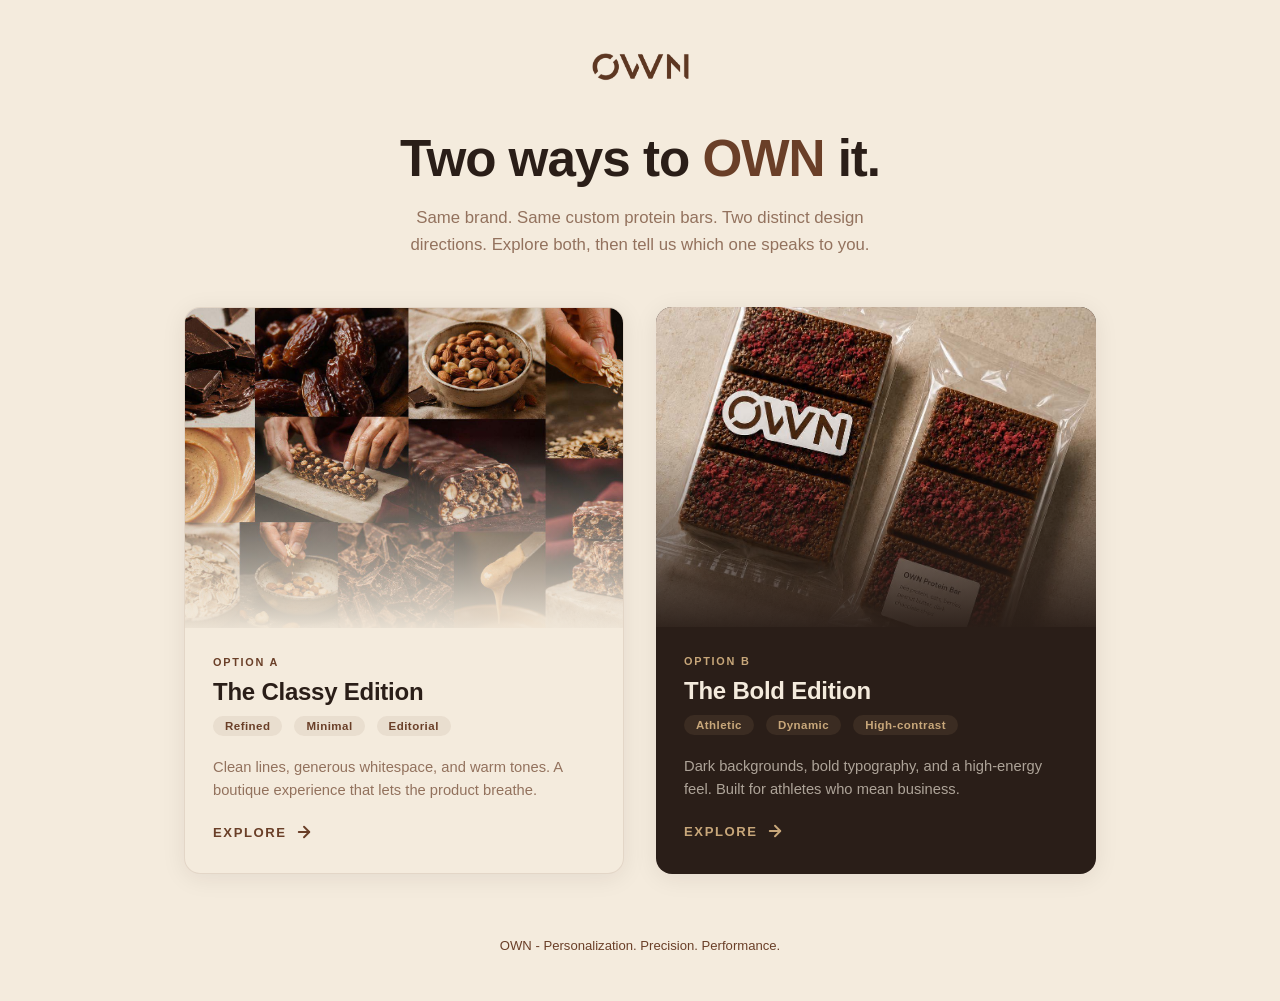
==== commit 4ad7947d: "Make landing page the index, rename classy version to classy.html Landing page with option selector " ====
--- a/index.html
+++ b/index.html
@@ -3,314 +3,294 @@
 <head>
   <meta charset="UTF-8">
   <meta name="viewport" content="width=device-width, initial-scale=1.0">
-  <title>OWN - Personalization. Precision. Performance.</title>
-  <link rel="stylesheet" href="css/style.css?v=5">
+  <title>OWN - Choose Your Experience</title>
+  <style>
+    *, *::before, *::after { margin: 0; padding: 0; box-sizing: border-box; }
+
+    :root {
+      --brown: #6A3F28;
+      --cream: #F4EBDD;
+      --dark: #2A1E18;
+      --burgundy: #5B1B2B;
+      --gold: #C8A77A;
+      --sage: #87957E;
+    }
+
+    body {
+      font-family: 'Aptos', 'Segoe UI', sans-serif;
+      background: var(--cream);
+      color: var(--dark);
+      min-height: 100vh;
+      display: flex;
+      flex-direction: column;
+    }
+
+    /* Header */
+    .landing-header {
+      text-align: center;
+      padding: 48px 24px 0;
+    }
+    .landing-header img {
+      height: 38px;
+      margin-bottom: 40px;
+    }
+    .landing-header h1 {
+      font-family: 'Aptos Display', 'Segoe UI', sans-serif;
+      font-size: clamp(2rem, 5vw, 3.2rem);
+      font-weight: 800;
+      letter-spacing: -0.02em;
+      line-height: 1.15;
+      color: var(--dark);
+      margin-bottom: 16px;
+    }
+    .landing-header h1 em {
+      font-style: normal;
+      color: var(--brown);
+    }
+    .landing-header p {
+      font-size: 1.05rem;
+      color: var(--brown);
+      opacity: 0.7;
+      max-width: 460px;
+      margin: 0 auto;
+      line-height: 1.6;
+    }
+
+    /* Cards grid */
+    .options {
+      flex: 1;
+      display: grid;
+      grid-template-columns: 1fr 1fr;
+      gap: 32px;
+      max-width: 960px;
+      width: 100%;
+      margin: 48px auto 0;
+      padding: 0 24px 64px;
+    }
+
+    /* Option card */
+    .option {
+      position: relative;
+      border-radius: 16px;
+      overflow: hidden;
+      cursor: pointer;
+      text-decoration: none;
+      color: inherit;
+      transition: transform 0.4s cubic-bezier(0.22, 1, 0.36, 1), box-shadow 0.4s ease;
+      box-shadow: 0 4px 24px rgba(42, 30, 24, 0.08);
+    }
+    .option:hover {
+      transform: translateY(-6px);
+      box-shadow: 0 16px 48px rgba(42, 30, 24, 0.15);
+    }
+
+    .option__img {
+      position: relative;
+      height: 320px;
+      overflow: hidden;
+    }
+    .option__img img {
+      width: 100%;
+      height: 100%;
+      object-fit: cover;
+      transition: transform 0.6s cubic-bezier(0.22, 1, 0.36, 1);
+    }
+    .option:hover .option__img img {
+      transform: scale(1.05);
+    }
+
+    /* Classy card */
+    .option--classy {
+      background: var(--cream);
+      border: 1px solid rgba(106, 63, 40, 0.12);
+    }
+    .option--classy .option__overlay {
+      position: absolute;
+      inset: 0;
+      background: linear-gradient(to top, rgba(244, 235, 221, 0.95) 0%, transparent 60%);
+    }
+
+    /* Bold card */
+    .option--bold {
+      background: var(--dark);
+      color: var(--cream);
+    }
+    .option--bold .option__overlay {
+      position: absolute;
+      inset: 0;
+      background: linear-gradient(to top, rgba(42, 30, 24, 0.95) 0%, transparent 60%);
+    }
+
+    .option__body {
+      padding: 28px 28px 32px;
+    }
+    .option__tag {
+      font-size: 0.68rem;
+      text-transform: uppercase;
+      letter-spacing: 0.16em;
+      font-weight: 700;
+      margin-bottom: 10px;
+    }
+    .option--classy .option__tag { color: var(--brown); }
+    .option--bold .option__tag { color: var(--gold); }
+
+    .option__title {
+      font-family: 'Aptos Display', 'Segoe UI', sans-serif;
+      font-size: 1.5rem;
+      font-weight: 800;
+      letter-spacing: -0.01em;
+      margin-bottom: 10px;
+    }
+
+    .option__desc {
+      font-size: 0.92rem;
+      line-height: 1.6;
+      margin-bottom: 20px;
+    }
+    .option--classy .option__desc { color: var(--brown); opacity: 0.7; }
+    .option--bold .option__desc { color: var(--cream); opacity: 0.65; }
+
+    .option__cta {
+      display: inline-flex;
+      align-items: center;
+      gap: 8px;
+      font-size: 0.82rem;
+      font-weight: 700;
+      text-transform: uppercase;
+      letter-spacing: 0.12em;
+      transition: gap 0.3s ease;
+    }
+    .option:hover .option__cta { gap: 14px; }
+    .option--classy .option__cta { color: var(--brown); }
+    .option--bold .option__cta { color: var(--gold); }
+
+    .option__cta svg {
+      transition: transform 0.3s ease;
+    }
+    .option:hover .option__cta svg {
+      transform: translateX(4px);
+    }
+
+    /* Traits */
+    .option__traits {
+      display: flex;
+      gap: 12px;
+      flex-wrap: wrap;
+      margin-bottom: 20px;
+    }
+    .trait {
+      font-size: 0.72rem;
+      font-weight: 600;
+      padding: 4px 12px;
+      border-radius: 20px;
+      letter-spacing: 0.04em;
+    }
+    .option--classy .trait {
+      background: rgba(106, 63, 40, 0.08);
+      color: var(--brown);
+    }
+    .option--bold .trait {
+      background: rgba(200, 167, 122, 0.1);
+      color: var(--gold);
+    }
+
+    /* Footer */
+    .landing-footer {
+      text-align: center;
+      padding: 0 24px 48px;
+      font-size: 0.82rem;
+      color: var(--brown);
+      opacity: 0.45;
+    }
+
+    /* Animations */
+    @keyframes fadeUp {
+      from { opacity: 0; transform: translateY(30px); }
+      to { opacity: 1; transform: translateY(0); }
+    }
+    .landing-header {
+      animation: fadeUp 0.8s ease both;
+    }
+    .option:nth-child(1) {
+      animation: fadeUp 0.8s 0.2s ease both;
+    }
+    .option:nth-child(2) {
+      animation: fadeUp 0.8s 0.35s ease both;
+    }
+    .landing-footer {
+      animation: fadeUp 0.6s 0.5s ease both;
+    }
+
+    /* Responsive */
+    @media (max-width: 680px) {
+      .options {
+        grid-template-columns: 1fr;
+        gap: 24px;
+        margin-top: 32px;
+        padding-bottom: 40px;
+      }
+      .option__img { height: 240px; }
+      .landing-header { padding-top: 36px; }
+    }
+  </style>
 </head>
 <body>
 
-  <!-- Ticker -->
-  <div class="ticker">
-    <div class="ticker__track">
-      <span class="ticker__item"><span class="ticker__dot"></span>100% Natural Ingredients</span>
-      <span class="ticker__item"><span class="ticker__dot"></span>You Pick, We Craft</span>
-      <span class="ticker__item"><span class="ticker__dot"></span>Zero Preservatives</span>
-      <span class="ticker__item"><span class="ticker__dot"></span>Freshly Crafted, Never Off-the-Shelf</span>
-      <span class="ticker__item"><span class="ticker__dot"></span>Free Pickup in Hazmieh</span>
-      <span class="ticker__item"><span class="ticker__dot"></span>100% Natural Ingredients</span>
-      <span class="ticker__item"><span class="ticker__dot"></span>You Pick, We Craft</span>
-      <span class="ticker__item"><span class="ticker__dot"></span>Zero Preservatives</span>
-      <span class="ticker__item"><span class="ticker__dot"></span>Freshly Crafted, Never Off-the-Shelf</span>
-      <span class="ticker__item"><span class="ticker__dot"></span>Free Pickup in Hazmieh</span>
-    </div>
+  <header class="landing-header">
+    <img src="img/ownlogo.png" alt="OWN">
+    <h1>Two ways to <em>OWN</em> it.</h1>
+    <p>Same brand. Same custom protein bars. Two distinct design directions. Explore both, then tell us which one speaks to you.</p>
+  </header>
+
+  <div class="options">
+
+    <a href="classy.html" class="option option--classy">
+      <div class="option__img">
+        <img src="img/own2.jpeg" alt="OWN Classy">
+        <div class="option__overlay"></div>
+      </div>
+      <div class="option__body">
+        <div class="option__tag">Option A</div>
+        <h2 class="option__title">The Classy Edition</h2>
+        <div class="option__traits">
+          <span class="trait">Refined</span>
+          <span class="trait">Minimal</span>
+          <span class="trait">Editorial</span>
+        </div>
+        <p class="option__desc">Clean lines, generous whitespace, and warm tones. A boutique experience that lets the product breathe.</p>
+        <div class="option__cta">
+          Explore
+          <svg width="18" height="18" viewBox="0 0 24 24" fill="none" stroke="currentColor" stroke-width="2.5" stroke-linecap="round" stroke-linejoin="round"><path d="M5 12h14"/><path d="m12 5 7 7-7 7"/></svg>
+        </div>
+      </div>
+    </a>
+
+    <a href="bold.html" class="option option--bold">
+      <div class="option__img">
+        <img src="img/own5.jpeg" alt="OWN Bold">
+        <div class="option__overlay"></div>
+      </div>
+      <div class="option__body">
+        <div class="option__tag">Option B</div>
+        <h2 class="option__title">The Bold Edition</h2>
+        <div class="option__traits">
+          <span class="trait">Athletic</span>
+          <span class="trait">Dynamic</span>
+          <span class="trait">High-contrast</span>
+        </div>
+        <p class="option__desc">Dark backgrounds, bold typography, and a high-energy feel. Built for athletes who mean business.</p>
+        <div class="option__cta">
+          Explore
+          <svg width="18" height="18" viewBox="0 0 24 24" fill="none" stroke="currentColor" stroke-width="2.5" stroke-linecap="round" stroke-linejoin="round"><path d="M5 12h14"/><path d="m12 5 7 7-7 7"/></svg>
+        </div>
+      </div>
+    </a>
+
   </div>
 
-  <!-- Nav -->
-  <nav class="nav">
-    <div class="nav__inner">
-      <a href="index.html" class="nav__logo"><img src="img/ownlogo.png" alt="OWN"></a>
-      <div class="nav__links">
-        <a href="build.html" class="nav__link">Build Your Bar</a>
-        <a href="quick-picks.html" class="nav__link">Quick Picks</a>
-        <a href="coach-picks.html" class="nav__link">Coach Picks</a>
-        <a href="kids-snacks.html" class="nav__link">Kids Snacks</a>
-        <a href="rewards.html" class="nav__link">Rewards</a>
-      </div>
-      <div class="nav__actions">
-        <a href="cart.html" class="nav__icon-btn">
-          <svg width="22" height="22" viewBox="0 0 24 24" fill="none" stroke="currentColor" stroke-width="2"><circle cx="9" cy="21" r="1"/><circle cx="20" cy="21" r="1"/><path d="M1 1h4l2.68 13.39a2 2 0 0 0 2 1.61h9.72a2 2 0 0 0 2-1.61L23 6H6"/></svg>
-          <span class="nav__badge">2</span>
-        </a>
-        <a href="#" class="nav__signin">
-          <svg width="18" height="18" viewBox="0 0 24 24" fill="none" stroke="currentColor" stroke-width="2"><path d="M20 21v-2a4 4 0 0 0-4-4H8a4 4 0 0 0-4 4v2"/><circle cx="12" cy="7" r="4"/></svg>
-          Sign In
-        </a>
-      </div>
-      <button class="nav__toggle" aria-label="Menu">
-        <svg width="24" height="24" viewBox="0 0 24 24" fill="none" stroke="currentColor" stroke-width="2"><line x1="3" y1="6" x2="21" y2="6"/><line x1="3" y1="12" x2="21" y2="12"/><line x1="3" y1="18" x2="21" y2="18"/></svg>
-      </button>
-    </div>
-  </nav>
-
-  <!-- Hero — full-bleed split -->
-  <section class="hero">
-    <div class="hero__inner">
-      <div class="hero__content">
-        <div class="hero__eyebrow">Personalization. Precision. Performance.</div>
-        <h1 class="hero__title">Own your <em>protein.</em></h1>
-        <p class="hero__desc">Every ingredient chosen by you. Every macro dialed in. Every bar built for the way you train, recover, and live.</p>
-        <div class="hero__actions">
-          <a href="build.html" class="btn btn--cream btn--lg">Start Building</a>
-          <a href="quick-picks.html" class="btn btn--lg" style="border:2px solid var(--oat-gold);color:var(--oat-gold);">Browse Quick Picks</a>
-        </div>
-      </div>
-      <div class="hero__visual">
-        <div class="hero__rotator">
-          <img src="img/own6.jpeg" alt="OWN protein bar with raspberries" class="hero__slide hero__slide--active">
-          <img src="img/own2.jpeg" alt="Premium ingredients and handcrafted bars" class="hero__slide">
-          <img src="img/own1.jpeg" alt="Raw handcrafted protein bars" class="hero__slide">
-          <img src="img/own4.jpeg" alt="OWN Quick Picks bar collection" class="hero__slide">
-        </div>
-      </div>
-    </div>
-    <div class="hero__stat-strip">
-      <div class="hero__stat">
-        <div class="hero__stat-value">50+</div>
-        <div class="hero__stat-label">Personalization</div>
-      </div>
-      <div class="hero__stat">
-        <div class="hero__stat-value">7</div>
-        <div class="hero__stat-label">Precision Steps</div>
-      </div>
-      <div class="hero__stat">
-        <div class="hero__stat-value">20g</div>
-        <div class="hero__stat-label">Performance</div>
-      </div>
-      <div class="hero__stat">
-        <div class="hero__stat-value">0</div>
-        <div class="hero__stat-label">Preservatives</div>
-      </div>
-    </div>
-  </section>
-
-  <!-- Bento Grid — value props -->
-  <section class="bento">
-    <div class="container">
-      <div class="bento__header reveal">
-        <div class="bento__eyebrow">Why OWN</div>
-        <h2 class="bento__title">Personalized to <em>perform</em></h2>
-      </div>
-
-      <div class="bento__grid">
-        <div class="bento__card bento__card--wide bento__card--dark reveal">
-          <div class="bento__card-eyebrow">Personalization</div>
-          <div class="bento__card-title">Your bar. Your rules.</div>
-          <div class="bento__card-desc">Protein source, base, sweetener, add-ons, toppings, and coating. Seven precision steps, thousands of combinations. Every bar is engineered around you.</div>
-          <div class="bento__card-img img-frame img-frame--wide">
-            <img src="img/own2.jpeg" alt="Premium ingredients and handcrafted bars">
-          </div>
-        </div>
-        <div class="bento__card bento__card--narrow reveal">
-          <div class="bento__card-img img-frame img-frame--square" style="margin-bottom:20px; margin-top:0;">
-            <img src="img/own1.jpeg" alt="Raw handcrafted protein bars">
-          </div>
-          <div class="bento__card-title">Performance-grade ingredients</div>
-          <div class="bento__card-desc">Organic dates, raw almonds, real cocoa. No fillers, no synthetics. Only what fuels you.</div>
-        </div>
-        <div class="bento__card bento__card--half bento__card--brown reveal">
-          <div class="bento__card-eyebrow">Precision</div>
-          <div class="bento__card-title">Every macro, dialed in</div>
-          <div class="bento__card-desc">Calories, protein, and dietary tags update in real-time as you build. Precision nutrition, not guesswork.</div>
-        </div>
-        <div class="bento__card bento__card--half reveal">
-          <span class="bento__card-icon">&#127793;</span>
-          <div class="bento__card-title">Diet-friendly by design</div>
-          <div class="bento__card-desc">Vegan, gluten-free, dairy-free, nut-free. Filter by your dietary needs and we'll show what fits.</div>
-        </div>
-        <div class="bento__card bento__card--narrow bento__card--sage reveal">
-          <div class="bento__card-eyebrow">For the Family</div>
-          <div class="bento__card-title">Kids bars too</div>
-          <div class="bento__card-desc">Lower-calorie, fun options designed for younger appetites.</div>
-        </div>
-        <div class="bento__card bento__card--wide reveal">
-          <div class="bento__card-eyebrow">Performance-Ready</div>
-          <div class="bento__card-title">Not in the mood to build?</div>
-          <div class="bento__card-desc">Browse our Quick Picks. Precision-crafted bars for athletes, yogis, and everyday performers. Goal-specific, diet-tagged, and ready to order.</div>
-          <div class="bento__card-img img-frame img-frame--wide">
-            <img src="img/own4.jpeg" alt="OWN Quick Picks bar collection">
-          </div>
-        </div>
-      </div>
-    </div>
-  </section>
-
-  <!-- How It Works — horizontal timeline -->
-  <section class="how-it-works">
-    <div class="container">
-      <div class="bento__header reveal">
-        <div class="bento__eyebrow">How It Works</div>
-        <h2 class="bento__title">From vision to <em>performance</em></h2>
-      </div>
-      <div class="timeline reveal">
-        <div class="timeline__step">
-          <div class="timeline__number">1</div>
-          <div class="timeline__title">Personalize</div>
-          <div class="timeline__desc">Select your protein, base, sweetener, add-ons, toppings, and coating in our precision wizard.</div>
-          <div class="timeline__meta">~3 minutes</div>
-        </div>
-        <div class="timeline__step">
-          <div class="timeline__number">2</div>
-          <div class="timeline__title">We Precision-Craft</div>
-          <div class="timeline__desc">Your bar is handmade fresh with performance-grade ingredients. No preservatives, no shortcuts.</div>
-          <div class="timeline__meta">Made to order</div>
-        </div>
-        <div class="timeline__step">
-          <div class="timeline__number">3</div>
-          <div class="timeline__title">Perform</div>
-          <div class="timeline__desc">Pick up at our boutique or get it delivered within 24&ndash;48 hours. Fuel your next session.</div>
-          <div class="timeline__meta">24-48h delivery</div>
-        </div>
-      </div>
-    </div>
-  </section>
-
-  <!-- Ingredients Scroll -->
-  <section class="ingredients">
-    <div class="container">
-      <div class="bento__header reveal">
-        <div class="bento__eyebrow">Ingredients</div>
-        <h2 class="bento__title">Precision-sourced. <em>Performance-ready.</em></h2>
-      </div>
-    </div>
-    <div class="ingredients__scroll" style="padding-left: max(24px, calc((100vw - 1200px)/2));">
-      <div class="ingredient">
-        <span class="ingredient__emoji">&#129372;</span>
-        <div class="ingredient__cat">Protein</div>
-        <div class="ingredient__name">Whey</div>
-        <div class="ingredient__desc">13g protein per scoop</div>
-      </div>
-      <div class="ingredient">
-        <span class="ingredient__emoji">&#127811;</span>
-        <div class="ingredient__cat">Protein</div>
-        <div class="ingredient__name">Pea Protein</div>
-        <div class="ingredient__desc">Plant-powered, vegan</div>
-      </div>
-      <div class="ingredient">
-        <span class="ingredient__emoji">&#127796;</span>
-        <div class="ingredient__cat">Base</div>
-        <div class="ingredient__name">Organic Dates</div>
-        <div class="ingredient__desc">Natural sweetness</div>
-      </div>
-      <div class="ingredient">
-        <span class="ingredient__emoji">&#129371;</span>
-        <div class="ingredient__cat">Add-on</div>
-        <div class="ingredient__name">Almond Butter</div>
-        <div class="ingredient__desc">Healthy fats &amp; flavour</div>
-      </div>
-      <div class="ingredient">
-        <span class="ingredient__emoji">&#127851;</span>
-        <div class="ingredient__cat">Coating</div>
-        <div class="ingredient__name">Dark Chocolate</div>
-        <div class="ingredient__desc">70% cacao, antioxidant-rich</div>
-      </div>
-      <div class="ingredient">
-        <span class="ingredient__emoji">&#129381;</span>
-        <div class="ingredient__cat">Topping</div>
-        <div class="ingredient__name">Coconut Flakes</div>
-        <div class="ingredient__desc">Crispy, tropical finish</div>
-      </div>
-      <div class="ingredient">
-        <span class="ingredient__emoji">&#127827;</span>
-        <div class="ingredient__cat">Add-on</div>
-        <div class="ingredient__name">Dried Raspberries</div>
-        <div class="ingredient__desc">Tangy-sweet burst</div>
-      </div>
-      <div class="ingredient">
-        <span class="ingredient__emoji">&#127856;</span>
-        <div class="ingredient__cat">Sweetener</div>
-        <div class="ingredient__name">Raw Honey</div>
-        <div class="ingredient__desc">Unprocessed, natural</div>
-      </div>
-    </div>
-  </section>
-
-  <!-- Kids Preview -->
-  <section class="kids-preview">
-    <div class="container">
-      <div class="kids-preview__layout">
-        <div class="kids-preview__content reveal">
-          <div class="kids-preview__eyebrow">For Little Ones</div>
-          <h2 class="kids-preview__title">Snacks they'll love.<br><em>Nutrition you trust.</em></h2>
-          <p class="kids-preview__desc">Lower-calorie bars designed for younger appetites. Made with the same premium ingredients, just sized down and sweetened right.</p>
-          <a href="kids-snacks.html" class="btn btn--primary">Explore Kids Snacks</a>
-        </div>
-        <div class="kids-preview__cards reveal">
-          <div class="img-frame img-frame--landscape" style="margin-bottom:20px; border-radius:var(--radius-xl);">
-            <img src="img/own3.jpeg" alt="People enjoying OWN protein bars">
-          </div>
-          <div class="kids-mini-card">
-            <span class="kids-mini-card__emoji">&#127851;</span>
-            <div>
-              <div class="kids-mini-card__name">Choco Crunch</div>
-              <div class="kids-mini-card__meta">Cocoa nibs &bull; Milk chocolate</div>
-            </div>
-            <div class="kids-mini-card__cal">160 cal</div>
-          </div>
-          <div class="kids-mini-card">
-            <span class="kids-mini-card__emoji">&#127827;</span>
-            <div>
-              <div class="kids-mini-card__name">Berry Bliss</div>
-              <div class="kids-mini-card__meta">Plum base &bull; White chocolate</div>
-            </div>
-            <div class="kids-mini-card__cal">155 cal</div>
-          </div>
-          <div class="kids-mini-card">
-            <span class="kids-mini-card__emoji">&#129371;</span>
-            <div>
-              <div class="kids-mini-card__name">PB Power</div>
-              <div class="kids-mini-card__meta">Peanut butter &bull; Dark chocolate</div>
-            </div>
-            <div class="kids-mini-card__cal">170 cal</div>
-          </div>
-        </div>
-      </div>
-    </div>
-  </section>
-
-  <!-- CTA Banner -->
-  <section class="cta-banner reveal">
-    <div class="container">
-      <h2 class="cta-banner__title">Ready to own your performance?</h2>
-      <p class="cta-banner__desc">Personalize your perfect bar in minutes. Or grab a precision-crafted Quick Pick.</p>
-      <div style="display:flex;gap:12px;justify-content:center;flex-wrap:wrap;">
-        <a href="build.html" class="btn btn--cream btn--lg">Build Your Bar</a>
-        <a href="quick-picks.html" class="btn btn--lg" style="border:2px solid rgba(255,255,255,0.3);color:var(--white);">Quick Picks</a>
-      </div>
-    </div>
-  </section>
-
-  <!-- Footer -->
-  <footer class="footer">
-    <div class="container">
-      <div class="footer__inner">
-        <div>
-          <div class="footer__logo"><img src="img/ownlogo.png" alt="OWN"></div>
-          <div class="footer__tagline">Personalization. Precision. Performance.</div>
-        </div>
-        <div class="footer__links">
-          <a href="index.html" class="footer__link">Home</a>
-          <a href="build.html" class="footer__link">Build</a>
-          <a href="quick-picks.html" class="footer__link">Quick Picks</a>
-          <a href="coach-picks.html" class="footer__link">Coach Picks</a>
-          <a href="kids-snacks.html" class="footer__link">Kids Snacks</a>
-          <a href="rewards.html" class="footer__link">Rewards</a>
-          <a href="cart.html" class="footer__link">Cart</a>
-        </div>
-        <div></div>
-      </div>
-      <div class="footer__bottom">&copy; 2025 OWN. All rights reserved.</div>
-    </div>
+  <footer class="landing-footer">
+    OWN - Personalization. Precision. Performance.
   </footer>
 
-  <script src="js/app.js"></script>
 </body>
 </html>
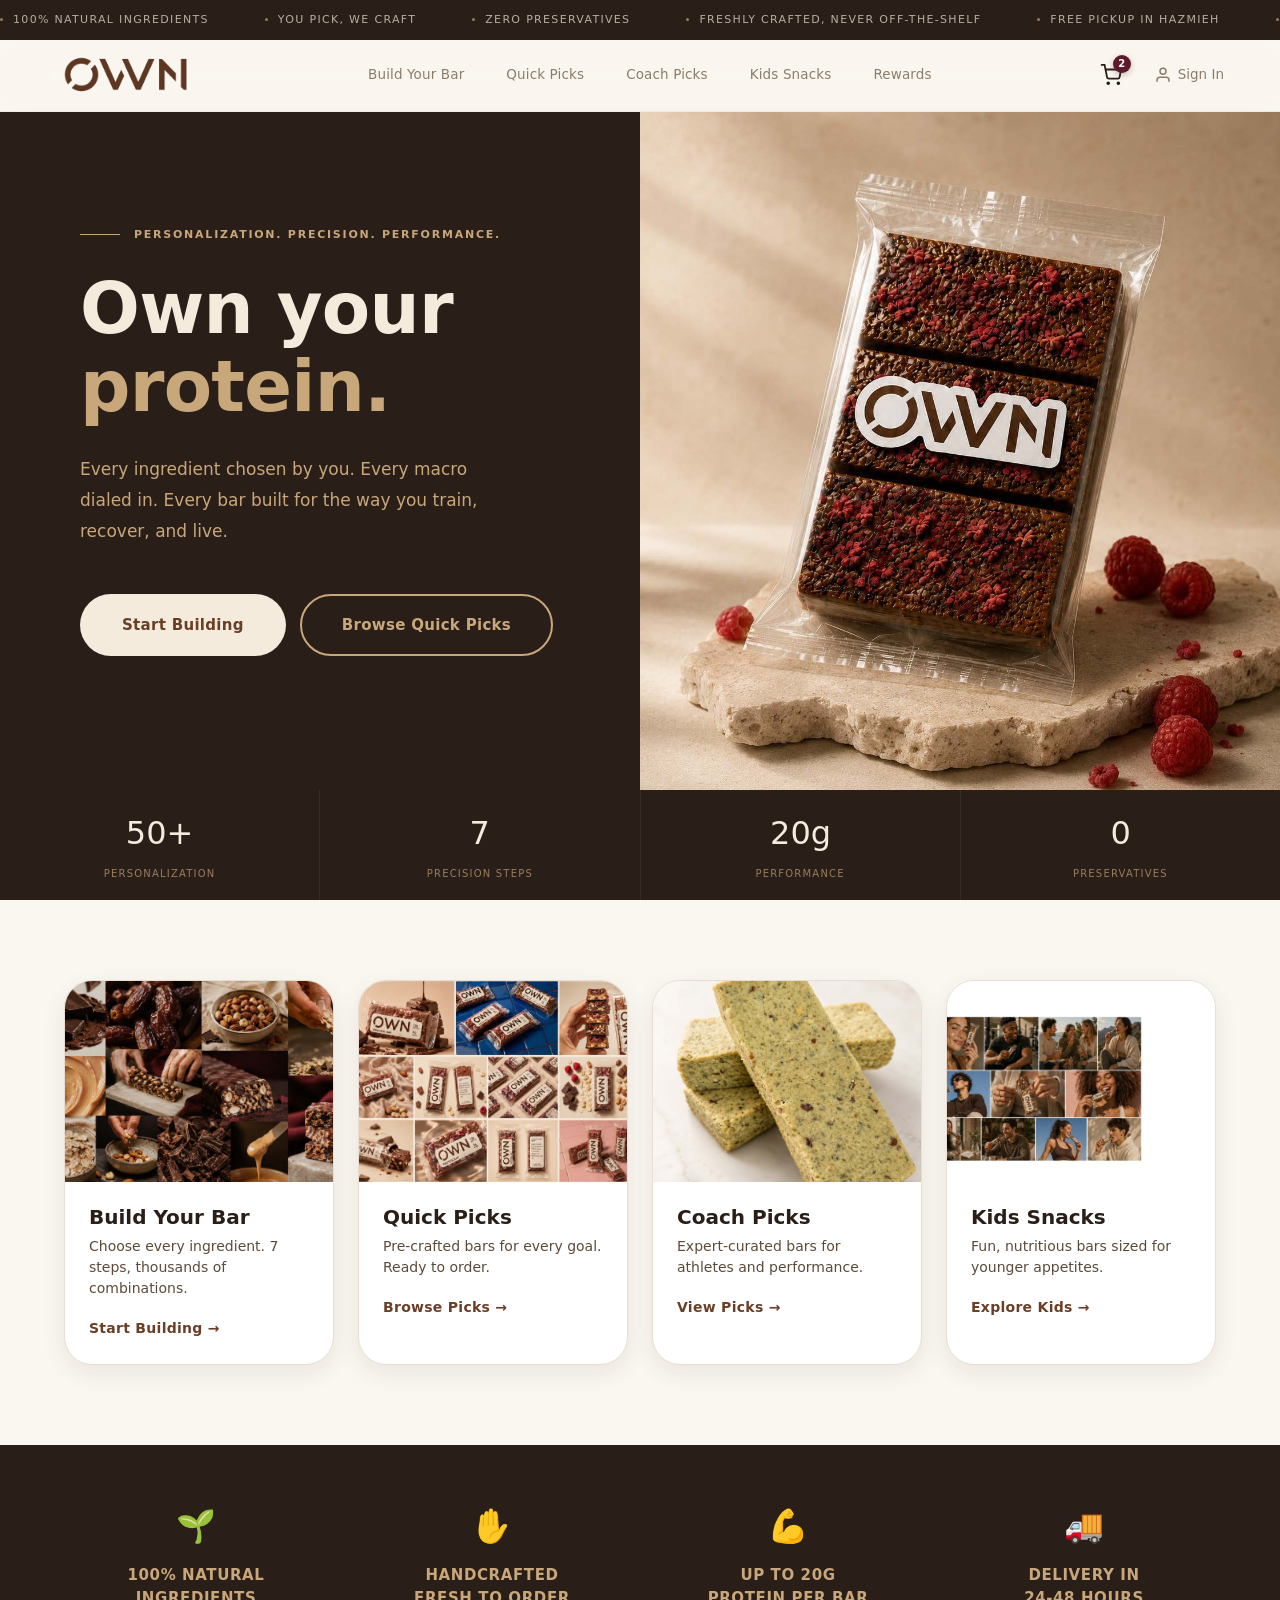
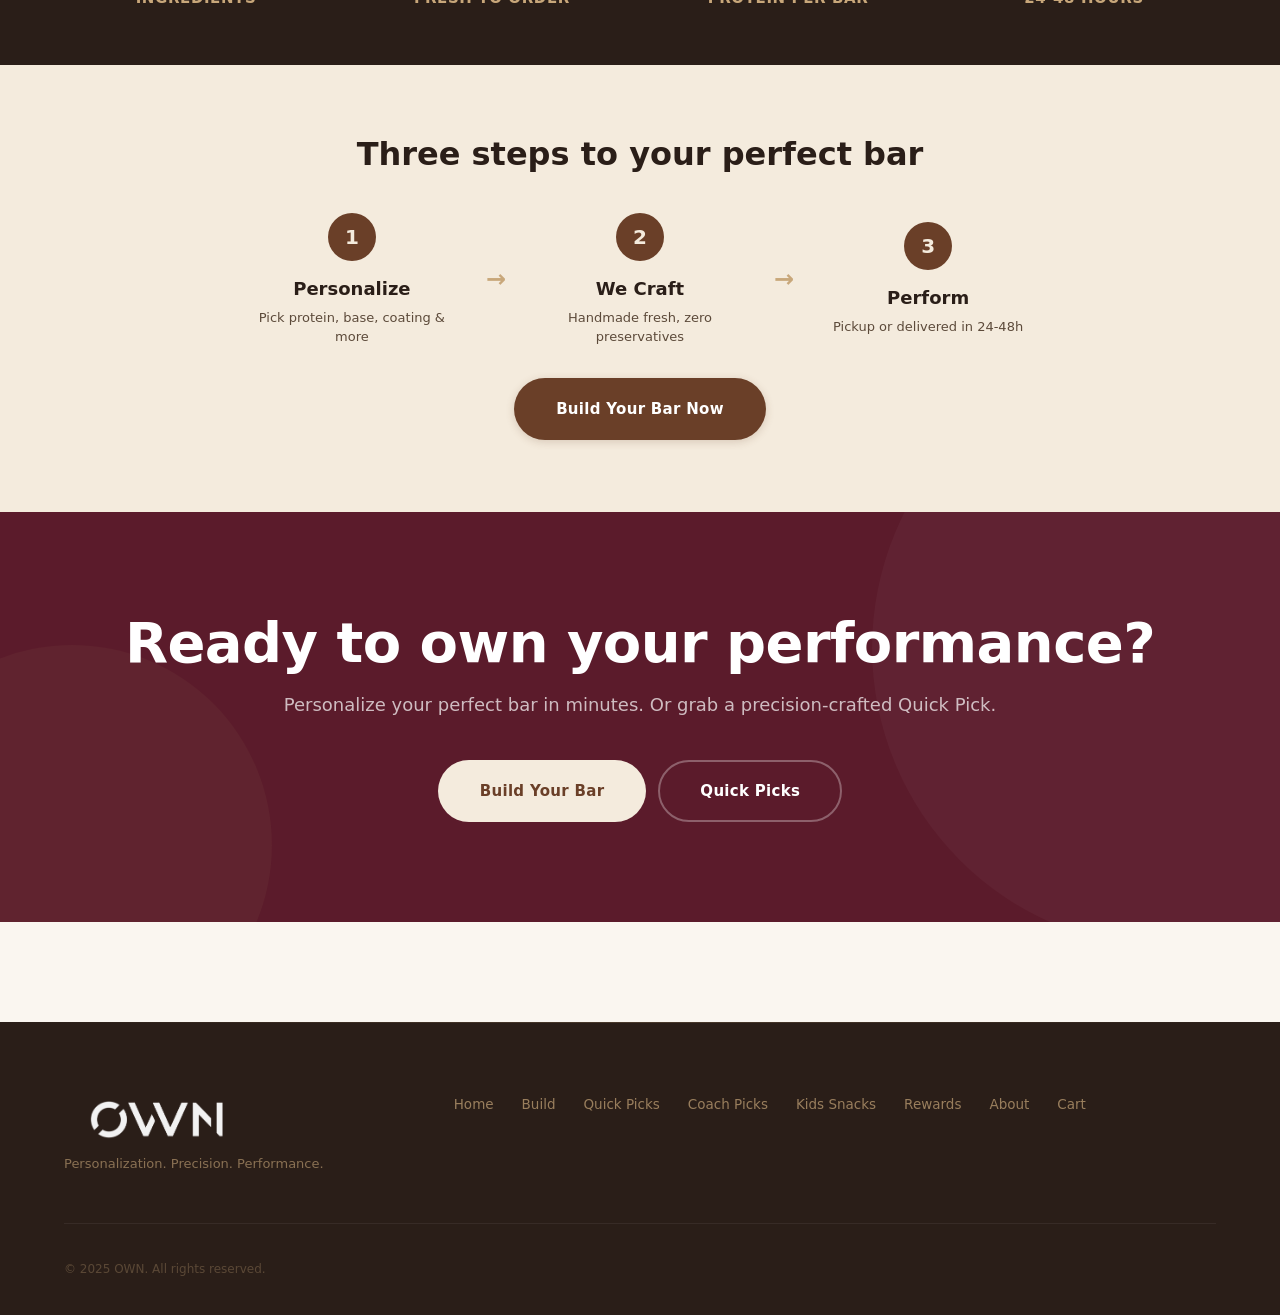
==== commit 68e5967f: "Redesign homepage for conversion, kill Bold/Power options, add asset list - Remove Bold, Power, and " ====
--- a/index.html
+++ b/index.html
@@ -3,294 +3,237 @@
 <head>
   <meta charset="UTF-8">
   <meta name="viewport" content="width=device-width, initial-scale=1.0">
-  <title>OWN - Choose Your Experience</title>
-  <style>
-    *, *::before, *::after { margin: 0; padding: 0; box-sizing: border-box; }
-
-    :root {
-      --brown: #6A3F28;
-      --cream: #F4EBDD;
-      --dark: #2A1E18;
-      --burgundy: #5B1B2B;
-      --gold: #C8A77A;
-      --sage: #87957E;
-    }
-
-    body {
-      font-family: 'Aptos', 'Segoe UI', sans-serif;
-      background: var(--cream);
-      color: var(--dark);
-      min-height: 100vh;
-      display: flex;
-      flex-direction: column;
-    }
-
-    /* Header */
-    .landing-header {
-      text-align: center;
-      padding: 48px 24px 0;
-    }
-    .landing-header img {
-      height: 38px;
-      margin-bottom: 40px;
-    }
-    .landing-header h1 {
-      font-family: 'Aptos Display', 'Segoe UI', sans-serif;
-      font-size: clamp(2rem, 5vw, 3.2rem);
-      font-weight: 800;
-      letter-spacing: -0.02em;
-      line-height: 1.15;
-      color: var(--dark);
-      margin-bottom: 16px;
-    }
-    .landing-header h1 em {
-      font-style: normal;
-      color: var(--brown);
-    }
-    .landing-header p {
-      font-size: 1.05rem;
-      color: var(--brown);
-      opacity: 0.7;
-      max-width: 460px;
-      margin: 0 auto;
-      line-height: 1.6;
-    }
-
-    /* Cards grid */
-    .options {
-      flex: 1;
-      display: grid;
-      grid-template-columns: 1fr 1fr;
-      gap: 32px;
-      max-width: 960px;
-      width: 100%;
-      margin: 48px auto 0;
-      padding: 0 24px 64px;
-    }
-
-    /* Option card */
-    .option {
-      position: relative;
-      border-radius: 16px;
-      overflow: hidden;
-      cursor: pointer;
-      text-decoration: none;
-      color: inherit;
-      transition: transform 0.4s cubic-bezier(0.22, 1, 0.36, 1), box-shadow 0.4s ease;
-      box-shadow: 0 4px 24px rgba(42, 30, 24, 0.08);
-    }
-    .option:hover {
-      transform: translateY(-6px);
-      box-shadow: 0 16px 48px rgba(42, 30, 24, 0.15);
-    }
-
-    .option__img {
-      position: relative;
-      height: 320px;
-      overflow: hidden;
-    }
-    .option__img img {
-      width: 100%;
-      height: 100%;
-      object-fit: cover;
-      transition: transform 0.6s cubic-bezier(0.22, 1, 0.36, 1);
-    }
-    .option:hover .option__img img {
-      transform: scale(1.05);
-    }
-
-    /* Classy card */
-    .option--classy {
-      background: var(--cream);
-      border: 1px solid rgba(106, 63, 40, 0.12);
-    }
-    .option--classy .option__overlay {
-      position: absolute;
-      inset: 0;
-      background: linear-gradient(to top, rgba(244, 235, 221, 0.95) 0%, transparent 60%);
-    }
-
-    /* Bold card */
-    .option--bold {
-      background: var(--dark);
-      color: var(--cream);
-    }
-    .option--bold .option__overlay {
-      position: absolute;
-      inset: 0;
-      background: linear-gradient(to top, rgba(42, 30, 24, 0.95) 0%, transparent 60%);
-    }
-
-    .option__body {
-      padding: 28px 28px 32px;
-    }
-    .option__tag {
-      font-size: 0.68rem;
-      text-transform: uppercase;
-      letter-spacing: 0.16em;
-      font-weight: 700;
-      margin-bottom: 10px;
-    }
-    .option--classy .option__tag { color: var(--brown); }
-    .option--bold .option__tag { color: var(--gold); }
-
-    .option__title {
-      font-family: 'Aptos Display', 'Segoe UI', sans-serif;
-      font-size: 1.5rem;
-      font-weight: 800;
-      letter-spacing: -0.01em;
-      margin-bottom: 10px;
-    }
-
-    .option__desc {
-      font-size: 0.92rem;
-      line-height: 1.6;
-      margin-bottom: 20px;
-    }
-    .option--classy .option__desc { color: var(--brown); opacity: 0.7; }
-    .option--bold .option__desc { color: var(--cream); opacity: 0.65; }
-
-    .option__cta {
-      display: inline-flex;
-      align-items: center;
-      gap: 8px;
-      font-size: 0.82rem;
-      font-weight: 700;
-      text-transform: uppercase;
-      letter-spacing: 0.12em;
-      transition: gap 0.3s ease;
-    }
-    .option:hover .option__cta { gap: 14px; }
-    .option--classy .option__cta { color: var(--brown); }
-    .option--bold .option__cta { color: var(--gold); }
-
-    .option__cta svg {
-      transition: transform 0.3s ease;
-    }
-    .option:hover .option__cta svg {
-      transform: translateX(4px);
-    }
-
-    /* Traits */
-    .option__traits {
-      display: flex;
-      gap: 12px;
-      flex-wrap: wrap;
-      margin-bottom: 20px;
-    }
-    .trait {
-      font-size: 0.72rem;
-      font-weight: 600;
-      padding: 4px 12px;
-      border-radius: 20px;
-      letter-spacing: 0.04em;
-    }
-    .option--classy .trait {
-      background: rgba(106, 63, 40, 0.08);
-      color: var(--brown);
-    }
-    .option--bold .trait {
-      background: rgba(200, 167, 122, 0.1);
-      color: var(--gold);
-    }
-
-    /* Footer */
-    .landing-footer {
-      text-align: center;
-      padding: 0 24px 48px;
-      font-size: 0.82rem;
-      color: var(--brown);
-      opacity: 0.45;
-    }
-
-    /* Animations */
-    @keyframes fadeUp {
-      from { opacity: 0; transform: translateY(30px); }
-      to { opacity: 1; transform: translateY(0); }
-    }
-    .landing-header {
-      animation: fadeUp 0.8s ease both;
-    }
-    .option:nth-child(1) {
-      animation: fadeUp 0.8s 0.2s ease both;
-    }
-    .option:nth-child(2) {
-      animation: fadeUp 0.8s 0.35s ease both;
-    }
-    .landing-footer {
-      animation: fadeUp 0.6s 0.5s ease both;
-    }
-
-    /* Responsive */
-    @media (max-width: 680px) {
-      .options {
-        grid-template-columns: 1fr;
-        gap: 24px;
-        margin-top: 32px;
-        padding-bottom: 40px;
-      }
-      .option__img { height: 240px; }
-      .landing-header { padding-top: 36px; }
-    }
-  </style>
+  <title>OWN - Personalization. Precision. Performance.</title>
+  <link rel="stylesheet" href="css/style.css?v=8">
 </head>
 <body>
 
-  <header class="landing-header">
-    <img src="img/ownlogo.png" alt="OWN">
-    <h1>Two ways to <em>OWN</em> it.</h1>
-    <p>Same brand. Same custom protein bars. Two distinct design directions. Explore both, then tell us which one speaks to you.</p>
-  </header>
-
-  <div class="options">
-
-    <a href="classy.html" class="option option--classy">
-      <div class="option__img">
-        <img src="img/own2.jpeg" alt="OWN Classy">
-        <div class="option__overlay"></div>
-      </div>
-      <div class="option__body">
-        <div class="option__tag">Option A</div>
-        <h2 class="option__title">The Classy Edition</h2>
-        <div class="option__traits">
-          <span class="trait">Refined</span>
-          <span class="trait">Minimal</span>
-          <span class="trait">Editorial</span>
-        </div>
-        <p class="option__desc">Clean lines, generous whitespace, and warm tones. A boutique experience that lets the product breathe.</p>
-        <div class="option__cta">
-          Explore
-          <svg width="18" height="18" viewBox="0 0 24 24" fill="none" stroke="currentColor" stroke-width="2.5" stroke-linecap="round" stroke-linejoin="round"><path d="M5 12h14"/><path d="m12 5 7 7-7 7"/></svg>
-        </div>
-      </div>
-    </a>
-
-    <a href="bold.html" class="option option--bold">
-      <div class="option__img">
-        <img src="img/own5.jpeg" alt="OWN Bold">
-        <div class="option__overlay"></div>
-      </div>
-      <div class="option__body">
-        <div class="option__tag">Option B</div>
-        <h2 class="option__title">The Bold Edition</h2>
-        <div class="option__traits">
-          <span class="trait">Athletic</span>
-          <span class="trait">Dynamic</span>
-          <span class="trait">High-contrast</span>
-        </div>
-        <p class="option__desc">Dark backgrounds, bold typography, and a high-energy feel. Built for athletes who mean business.</p>
-        <div class="option__cta">
-          Explore
-          <svg width="18" height="18" viewBox="0 0 24 24" fill="none" stroke="currentColor" stroke-width="2.5" stroke-linecap="round" stroke-linejoin="round"><path d="M5 12h14"/><path d="m12 5 7 7-7 7"/></svg>
-        </div>
-      </div>
-    </a>
-
+  <!-- Ticker -->
+  <div class="ticker">
+    <div class="ticker__track">
+      <span class="ticker__item"><span class="ticker__dot"></span>100% Natural Ingredients</span>
+      <span class="ticker__item"><span class="ticker__dot"></span>You Pick, We Craft</span>
+      <span class="ticker__item"><span class="ticker__dot"></span>Zero Preservatives</span>
+      <span class="ticker__item"><span class="ticker__dot"></span>Freshly Crafted, Never Off-the-Shelf</span>
+      <span class="ticker__item"><span class="ticker__dot"></span>Free Pickup in Hazmieh</span>
+      <span class="ticker__item"><span class="ticker__dot"></span>100% Natural Ingredients</span>
+      <span class="ticker__item"><span class="ticker__dot"></span>You Pick, We Craft</span>
+      <span class="ticker__item"><span class="ticker__dot"></span>Zero Preservatives</span>
+      <span class="ticker__item"><span class="ticker__dot"></span>Freshly Crafted, Never Off-the-Shelf</span>
+      <span class="ticker__item"><span class="ticker__dot"></span>Free Pickup in Hazmieh</span>
+    </div>
   </div>
 
-  <footer class="landing-footer">
-    OWN - Personalization. Precision. Performance.
+  <!-- Nav -->
+  <nav class="nav">
+    <div class="nav__inner">
+      <a href="index.html" class="nav__logo"><img src="img/ownlogo.png" alt="OWN"></a>
+      <div class="nav__links">
+        <a href="build.html" class="nav__link">Build Your Bar</a>
+        <a href="quick-picks.html" class="nav__link">Quick Picks</a>
+        <a href="coach-picks.html" class="nav__link">Coach Picks</a>
+        <a href="kids-snacks.html" class="nav__link">Kids Snacks</a>
+        <a href="rewards.html" class="nav__link">Rewards</a>
+      </div>
+      <div class="nav__actions">
+        <a href="cart.html" class="nav__icon-btn">
+          <svg width="22" height="22" viewBox="0 0 24 24" fill="none" stroke="currentColor" stroke-width="2"><circle cx="9" cy="21" r="1"/><circle cx="20" cy="21" r="1"/><path d="M1 1h4l2.68 13.39a2 2 0 0 0 2 1.61h9.72a2 2 0 0 0 2-1.61L23 6H6"/></svg>
+          <span class="nav__badge">2</span>
+        </a>
+        <a href="#" class="nav__signin">
+          <svg width="18" height="18" viewBox="0 0 24 24" fill="none" stroke="currentColor" stroke-width="2"><path d="M20 21v-2a4 4 0 0 0-4-4H8a4 4 0 0 0-4 4v2"/><circle cx="12" cy="7" r="4"/></svg>
+          Sign In
+        </a>
+      </div>
+      <button class="nav__toggle" aria-label="Menu">
+        <svg width="24" height="24" viewBox="0 0 24 24" fill="none" stroke="currentColor" stroke-width="2"><line x1="3" y1="6" x2="21" y2="6"/><line x1="3" y1="12" x2="21" y2="12"/><line x1="3" y1="18" x2="21" y2="18"/></svg>
+      </button>
+    </div>
+  </nav>
+
+  <!-- Hero — full-bleed split -->
+  <section class="hero">
+    <div class="hero__inner">
+      <div class="hero__content">
+        <div class="hero__eyebrow">Personalization. Precision. Performance.</div>
+        <h1 class="hero__title">Own your <em>protein.</em></h1>
+        <p class="hero__desc">Every ingredient chosen by you. Every macro dialed in. Every bar built for the way you train, recover, and live.</p>
+        <div class="hero__actions">
+          <a href="build.html" class="btn btn--cream btn--lg">Start Building</a>
+          <a href="quick-picks.html" class="btn btn--lg" style="border:2px solid var(--oat-gold);color:var(--oat-gold);">Browse Quick Picks</a>
+        </div>
+      </div>
+      <div class="hero__visual">
+        <div class="hero__rotator">
+          <img src="img/own6.jpeg" alt="OWN protein bar with raspberries" class="hero__slide hero__slide--active">
+          <img src="img/own2.jpeg" alt="Premium ingredients and handcrafted bars" class="hero__slide">
+          <img src="img/own1.jpeg" alt="Raw handcrafted protein bars" class="hero__slide">
+          <img src="img/own4.jpeg" alt="OWN Quick Picks bar collection" class="hero__slide">
+        </div>
+      </div>
+    </div>
+    <div class="hero__stat-strip">
+      <div class="hero__stat">
+        <div class="hero__stat-value">50+</div>
+        <div class="hero__stat-label">Personalization</div>
+      </div>
+      <div class="hero__stat">
+        <div class="hero__stat-value">7</div>
+        <div class="hero__stat-label">Precision Steps</div>
+      </div>
+      <div class="hero__stat">
+        <div class="hero__stat-value">20g</div>
+        <div class="hero__stat-label">Performance</div>
+      </div>
+      <div class="hero__stat">
+        <div class="hero__stat-value">0</div>
+        <div class="hero__stat-label">Preservatives</div>
+      </div>
+    </div>
+  </section>
+
+  <!-- Product Categories — 4 CTA cards -->
+  <section class="shop-categories">
+    <div class="container">
+      <div class="shop-categories__grid">
+
+        <a href="build.html" class="shop-card">
+          <div class="shop-card__img">
+            <img src="img/own2.jpeg" alt="Build your custom bar">
+          </div>
+          <div class="shop-card__body">
+            <h3 class="shop-card__title">Build Your Bar</h3>
+            <p class="shop-card__desc">Choose every ingredient. 7 steps, thousands of combinations.</p>
+            <span class="shop-card__cta">Start Building &rarr;</span>
+          </div>
+        </a>
+
+        <a href="quick-picks.html" class="shop-card">
+          <div class="shop-card__img">
+            <img src="img/own4.jpeg" alt="Quick Picks collection">
+          </div>
+          <div class="shop-card__body">
+            <h3 class="shop-card__title">Quick Picks</h3>
+            <p class="shop-card__desc">Pre-crafted bars for every goal. Ready to order.</p>
+            <span class="shop-card__cta">Browse Picks &rarr;</span>
+          </div>
+        </a>
+
+        <a href="coach-picks.html" class="shop-card">
+          <div class="shop-card__img">
+            <img src="img/own1.jpeg" alt="Coach recommended bars">
+          </div>
+          <div class="shop-card__body">
+            <h3 class="shop-card__title">Coach Picks</h3>
+            <p class="shop-card__desc">Expert-curated bars for athletes and performance.</p>
+            <span class="shop-card__cta">View Picks &rarr;</span>
+          </div>
+        </a>
+
+        <a href="kids-snacks.html" class="shop-card">
+          <div class="shop-card__img">
+            <img src="img/own3.jpeg" alt="Kids snack bars">
+          </div>
+          <div class="shop-card__body">
+            <h3 class="shop-card__title">Kids Snacks</h3>
+            <p class="shop-card__desc">Fun, nutritious bars sized for younger appetites.</p>
+            <span class="shop-card__cta">Explore Kids &rarr;</span>
+          </div>
+        </a>
+
+      </div>
+    </div>
+  </section>
+
+  <!-- Trust Strip -->
+  <section class="trust-strip">
+    <div class="container">
+      <div class="trust-strip__grid">
+        <div class="trust-strip__item">
+          <span class="trust-strip__icon">&#127793;</span>
+          <div class="trust-strip__text">100% Natural<br>Ingredients</div>
+        </div>
+        <div class="trust-strip__item">
+          <span class="trust-strip__icon">&#9995;</span>
+          <div class="trust-strip__text">Handcrafted<br>Fresh to Order</div>
+        </div>
+        <div class="trust-strip__item">
+          <span class="trust-strip__icon">&#128170;</span>
+          <div class="trust-strip__text">Up to 20g<br>Protein Per Bar</div>
+        </div>
+        <div class="trust-strip__item">
+          <span class="trust-strip__icon">&#128666;</span>
+          <div class="trust-strip__text">Delivery in<br>24-48 Hours</div>
+        </div>
+      </div>
+    </div>
+  </section>
+
+  <!-- How It Works — compact 3-step -->
+  <section class="how-compact">
+    <div class="container">
+      <h2 class="how-compact__title">Three steps to your perfect bar</h2>
+      <div class="how-compact__steps">
+        <div class="how-compact__step">
+          <div class="how-compact__num">1</div>
+          <div class="how-compact__label">Personalize</div>
+          <div class="how-compact__meta">Pick protein, base, coating &amp; more</div>
+        </div>
+        <div class="how-compact__arrow">&rarr;</div>
+        <div class="how-compact__step">
+          <div class="how-compact__num">2</div>
+          <div class="how-compact__label">We Craft</div>
+          <div class="how-compact__meta">Handmade fresh, zero preservatives</div>
+        </div>
+        <div class="how-compact__arrow">&rarr;</div>
+        <div class="how-compact__step">
+          <div class="how-compact__num">3</div>
+          <div class="how-compact__label">Perform</div>
+          <div class="how-compact__meta">Pickup or delivered in 24-48h</div>
+        </div>
+      </div>
+      <div style="text-align:center;margin-top:32px;">
+        <a href="build.html" class="btn btn--primary btn--lg">Build Your Bar Now</a>
+      </div>
+    </div>
+  </section>
+
+  <!-- CTA Banner -->
+  <section class="cta-banner reveal">
+    <div class="container">
+      <h2 class="cta-banner__title">Ready to own your performance?</h2>
+      <p class="cta-banner__desc">Personalize your perfect bar in minutes. Or grab a precision-crafted Quick Pick.</p>
+      <div style="display:flex;gap:12px;justify-content:center;flex-wrap:wrap;">
+        <a href="build.html" class="btn btn--cream btn--lg">Build Your Bar</a>
+        <a href="quick-picks.html" class="btn btn--lg" style="border:2px solid rgba(255,255,255,0.3);color:var(--white);">Quick Picks</a>
+      </div>
+    </div>
+  </section>
+
+  <!-- Footer -->
+  <footer class="footer">
+    <div class="container">
+      <div class="footer__inner">
+        <div>
+          <div class="footer__logo"><img src="img/ownlogo.png" alt="OWN"></div>
+          <div class="footer__tagline">Personalization. Precision. Performance.</div>
+        </div>
+        <div class="footer__links">
+          <a href="index.html" class="footer__link">Home</a>
+          <a href="build.html" class="footer__link">Build</a>
+          <a href="quick-picks.html" class="footer__link">Quick Picks</a>
+          <a href="coach-picks.html" class="footer__link">Coach Picks</a>
+          <a href="kids-snacks.html" class="footer__link">Kids Snacks</a>
+          <a href="rewards.html" class="footer__link">Rewards</a>
+          <a href="about.html" class="footer__link">About</a>
+          <a href="cart.html" class="footer__link">Cart</a>
+        </div>
+        <div></div>
+      </div>
+      <div class="footer__bottom">&copy; 2025 OWN. All rights reserved.</div>
+    </div>
   </footer>
 
+  <script src="js/app.js"></script>
 </body>
 </html>
--- a/css/style.css
+++ b/css/style.css
@@ -0,0 +1,773 @@
+/* ============================================
+   OWN — Premium Design System v2
+   ============================================ */
+
+/* Aptos Display + Aptos — Windows 11 system fonts */
+
+:root {
+  --own-brown: #6A3F28;
+  --cream-base: #F4EBDD;
+  --dark-chocolate: #2A1E18;
+  --protein-burgundy: #5B1B2B;
+  --oat-gold: #C8A77A;
+  --natural-sage: #87957E;
+
+  --cream-light: #FAF6F0;
+  --cream-mid: #EDE3D3;
+  --brown-hover: #5A3520;
+  --burgundy-dark: #451525;
+  --white: #FFFFFF;
+  --text-primary: #2A1E18;
+  --text-secondary: #5C4A3A;
+  --text-muted: #8B7D6B;
+  --text-on-dark: #F4EBDD;
+  --border-light: #E8DDD0;
+  --border-mid: #D4C5B0;
+  --success: #4A7C59;
+  --error: #B33A3A;
+
+  --shadow-xs: 0 1px 2px rgba(42,30,24,0.04);
+  --shadow-sm: 0 2px 8px rgba(42,30,24,0.06);
+  --shadow-md: 0 8px 24px rgba(42,30,24,0.08);
+  --shadow-lg: 0 16px 48px rgba(42,30,24,0.10);
+  --shadow-xl: 0 24px 64px rgba(42,30,24,0.14);
+  --shadow-glow: 0 0 0 4px rgba(106,63,40,0.08);
+
+  --radius-xs: 4px;
+  --radius-sm: 8px;
+  --radius-md: 14px;
+  --radius-lg: 22px;
+  --radius-xl: 28px;
+  --radius-2xl: 36px;
+  --radius-full: 9999px;
+
+  --font-display: 'Aptos Display', 'Segoe UI', system-ui, sans-serif;
+  --font-body: 'Aptos', 'Segoe UI', system-ui, sans-serif;
+
+  --ease: cubic-bezier(0.16, 1, 0.3, 1);
+  --ease-out: cubic-bezier(0.33, 1, 0.68, 1);
+  --nav-height: 72px;
+}
+
+*, *::before, *::after { box-sizing: border-box; margin: 0; padding: 0; }
+html { scroll-behavior: smooth; -webkit-font-smoothing: antialiased; -moz-osx-font-smoothing: grayscale; }
+body { font-family: var(--font-body); font-size: 16px; line-height: 1.6; color: var(--text-primary); background: var(--cream-light); }
+img { max-width: 100%; height: auto; display: block; }
+a { color: inherit; text-decoration: none; }
+button { font-family: inherit; cursor: pointer; border: none; background: none; }
+ul, ol { list-style: none; }
+h1, h2, h3, h4 { font-family: var(--font-display); line-height: 1.1; font-weight: 700; }
+
+.container { max-width: 1200px; margin: 0 auto; padding: 0 24px; }
+
+/* ===== SCROLL REVEAL ===== */
+.reveal { opacity: 0; transform: translateY(24px); transition: opacity 0.7s var(--ease-out), transform 0.7s var(--ease-out); }
+.reveal--visible { opacity: 1; transform: translateY(0); }
+
+/* ===== ANIMATIONS ===== */
+@keyframes fadeInUp { from { opacity: 0; transform: translateY(30px); } to { opacity: 1; transform: translateY(0); } }
+@keyframes fadeInLeft { from { opacity: 0; transform: translateX(-30px); } to { opacity: 1; transform: translateX(0); } }
+@keyframes fadeInRight { from { opacity: 0; transform: translateX(30px); } to { opacity: 1; transform: translateX(0); } }
+@keyframes scaleIn { from { opacity: 0; transform: scale(0.9); } to { opacity: 1; transform: scale(1); } }
+@keyframes popIn { from { opacity: 0; transform: scale(0.5); } to { opacity: 1; transform: scale(1); } }
+@keyframes slideDown { from { opacity: 0; transform: translateY(-20px); } to { opacity: 1; transform: translateY(0); } }
+@keyframes pulseGlow { 0%, 100% { box-shadow: 0 0 0 0 rgba(106,63,40,0.3); } 50% { box-shadow: 0 0 20px 4px rgba(106,63,40,0.15); } }
+@keyframes shimmer { from { background-position: -200% 0; } to { background-position: 200% 0; } }
+@keyframes ripple { to { transform: scale(4); opacity: 0; } }
+@keyframes checkPop { 0% { transform: scale(0) rotate(-45deg); } 60% { transform: scale(1.3) rotate(0deg); } 100% { transform: scale(1) rotate(0deg); } }
+@keyframes barFill { from { width: 0; } }
+@keyframes counterPulse { 0% { transform: scale(1); } 50% { transform: scale(1.08); } 100% { transform: scale(1); } }
+@keyframes float { 0%, 100% { transform: translateY(0); } 50% { transform: translateY(-6px); } }
+
+/* Hero entrance */
+.hero__eyebrow { animation: fadeInLeft 0.8s var(--ease-out) 0.2s both; }
+.hero__title { animation: fadeInUp 0.9s var(--ease-out) 0.4s both; }
+.hero__desc { animation: fadeInUp 0.8s var(--ease-out) 0.6s both; }
+.hero__actions { animation: fadeInUp 0.8s var(--ease-out) 0.8s both; }
+.hero__stat-strip { animation: fadeInUp 0.6s var(--ease-out) 1s both; }
+.hero__stat { animation: fadeInUp 0.5s var(--ease-out) both; }
+.hero__stat:nth-child(1) { animation-delay: 1.1s; }
+.hero__stat:nth-child(2) { animation-delay: 1.25s; }
+.hero__stat:nth-child(3) { animation-delay: 1.4s; }
+.hero__stat:nth-child(4) { animation-delay: 1.55s; }
+.hero__stat-value.counted { animation: counterPulse 0.4s var(--ease) both; }
+
+/* Bento staggered reveals */
+.bento__card.reveal--visible { transition-duration: 0.8s; }
+.bento__grid .bento__card:nth-child(1).reveal--visible { transition-delay: 0s; }
+.bento__grid .bento__card:nth-child(2).reveal--visible { transition-delay: 0.1s; }
+.bento__grid .bento__card:nth-child(3).reveal--visible { transition-delay: 0.15s; }
+.bento__grid .bento__card:nth-child(4).reveal--visible { transition-delay: 0.2s; }
+.bento__grid .bento__card:nth-child(5).reveal--visible { transition-delay: 0.25s; }
+.bento__grid .bento__card:nth-child(6).reveal--visible { transition-delay: 0.3s; }
+
+/* Timeline step stagger */
+.timeline__step { opacity: 0; transform: translateY(30px); transition: all 0.6s var(--ease-out); }
+.timeline.reveal--visible .timeline__step { opacity: 1; transform: translateY(0); }
+.timeline.reveal--visible .timeline__step:nth-child(1) { transition-delay: 0.1s; }
+.timeline.reveal--visible .timeline__step:nth-child(2) { transition-delay: 0.3s; }
+.timeline.reveal--visible .timeline__step:nth-child(3) { transition-delay: 0.5s; }
+
+/* Ingredient scroll entrance */
+.ingredient { opacity: 0; transform: translateX(40px); transition: opacity 0.5s var(--ease-out), transform 0.5s var(--ease-out); }
+.ingredient.in-view { opacity: 1; transform: translateX(0); }
+
+/* Wizard card selection — bounce + checkmark pop */
+.opt-card { transition: all 250ms var(--ease), transform 350ms var(--ease); }
+.opt-card--selected .opt-card__check { display: flex; animation: checkPop 0.4s var(--ease) both; }
+.opt-card--selected .opt-card__bar-fill { animation: barFill 0.8s var(--ease-out) both; }
+.opt-card.just-selected { animation: scaleIn 0.35s var(--ease) both; }
+
+/* Ripple effect on card click */
+.opt-card .ripple, .opt-tile .ripple { position: absolute; border-radius: 50%; background: rgba(106,63,40,0.12); width: 20px; height: 20px; transform: scale(0); animation: ripple 0.6s ease-out forwards; pointer-events: none; }
+
+/* Wizard step transition */
+.wizard__step-content { transition: none; }
+.wizard__step-content.step-enter { animation: fadeInUp 0.4s var(--ease-out) both; }
+
+/* CTA pulse */
+.cta-banner .btn--cream { animation: pulseGlow 3s ease-in-out infinite; }
+
+/* Kids mini cards hover float */
+.kids-mini-card:hover { transform: translateY(-3px) scale(1.01); box-shadow: var(--shadow-md); }
+
+/* Nav entrance */
+.nav { animation: slideDown 0.5s var(--ease-out) both; }
+.ticker { animation: fadeInUp 0.4s var(--ease-out) both; }
+
+/* ===== IMAGE CONTAINERS ===== */
+.img-frame { position: relative; overflow: hidden; border-radius: var(--radius-lg); background: var(--cream-mid); }
+.img-frame img { width: 100%; height: 100%; object-fit: cover; transition: transform 0.6s var(--ease); }
+.img-frame:hover img { transform: scale(1.03); }
+.img-frame--placeholder { display: flex; align-items: center; justify-content: center; color: var(--text-muted); font-size: 13px; letter-spacing: 0.04em; }
+.img-frame--square { aspect-ratio: 1; }
+.img-frame--landscape { aspect-ratio: 4/3; }
+.img-frame--wide { aspect-ratio: 16/9; }
+.img-frame--hero { aspect-ratio: auto; min-height: 100%; }
+
+/* ===== TICKER ===== */
+.ticker { background: var(--dark-chocolate); color: var(--cream-base); padding: 11px 0; overflow: hidden; font-size: 11px; letter-spacing: 0.12em; text-transform: uppercase; font-weight: 500; }
+.ticker__track { display: flex; animation: ticker 30s linear infinite; width: max-content; gap: 56px; }
+.ticker__item { white-space: nowrap; display: flex; align-items: center; gap: 10px; opacity: 0.7; }
+.ticker__dot { width: 3px; height: 3px; background: var(--oat-gold); border-radius: 50%; }
+@keyframes ticker { 0% { transform: translateX(0); } 100% { transform: translateX(-50%); } }
+
+/* ===== NAV ===== */
+.nav { height: var(--nav-height); display: flex; align-items: center; padding: 0 40px; position: sticky; top: 0; z-index: 100; background: rgba(250,246,240,0.88); backdrop-filter: blur(24px) saturate(1.2); border-bottom: 1px solid rgba(232,221,208,0.5); }
+.nav__inner { max-width: 1400px; margin: 0 auto; width: 100%; display: flex; align-items: center; justify-content: space-between; }
+.nav__logo { display: flex; align-items: center; }
+.nav__logo img { height: 48px; width: auto; }
+.nav__links { display: flex; gap: 2px; }
+.nav__link { padding: 8px 20px; border-radius: var(--radius-full); font-size: 13.5px; font-weight: 500; color: var(--text-muted); transition: all 250ms var(--ease); letter-spacing: 0.01em; }
+.nav__link:hover { color: var(--text-primary); background: rgba(106,63,40,0.05); }
+.nav__link--active { color: var(--white); background: var(--own-brown); box-shadow: 0 2px 8px rgba(106,63,40,0.25); }
+.nav__link--active:hover { background: var(--brown-hover); color: var(--white); }
+.nav__actions { display: flex; align-items: center; gap: 6px; }
+.nav__icon-btn { width: 42px; height: 42px; display: flex; align-items: center; justify-content: center; border-radius: var(--radius-full); color: var(--text-primary); position: relative; transition: all 200ms; }
+.nav__icon-btn:hover { background: var(--cream-mid); }
+.nav__badge { position: absolute; top: 1px; right: 1px; width: 18px; height: 18px; background: var(--protein-burgundy); color: var(--white); font-size: 10px; font-weight: 700; border-radius: 50%; display: flex; align-items: center; justify-content: center; box-shadow: 0 2px 6px rgba(91,27,43,0.3); }
+.nav__signin { font-size: 13.5px; font-weight: 500; color: var(--text-muted); padding: 8px 16px; border-radius: var(--radius-full); transition: all 200ms; display: flex; align-items: center; gap: 6px; }
+.nav__signin:hover { color: var(--text-primary); background: rgba(106,63,40,0.05); }
+.nav__toggle { display: none; width: 42px; height: 42px; align-items: center; justify-content: center; }
+
+/* ===== BUTTONS ===== */
+.btn { display: inline-flex; align-items: center; justify-content: center; gap: 8px; padding: 13px 30px; border-radius: var(--radius-full); font-size: 14px; font-weight: 600; transition: all 250ms var(--ease); border: 2px solid transparent; white-space: nowrap; letter-spacing: 0.02em; position: relative; overflow: hidden; }
+.btn--primary { background: var(--own-brown); color: var(--white); box-shadow: 0 2px 8px rgba(106,63,40,0.2); }
+.btn--primary:hover { background: var(--brown-hover); transform: translateY(-2px); box-shadow: 0 6px 20px rgba(106,63,40,0.3); }
+.btn--primary:active { transform: translateY(0); }
+.btn--secondary { background: transparent; color: var(--own-brown); border-color: var(--own-brown); }
+.btn--secondary:hover { background: var(--own-brown); color: var(--white); box-shadow: 0 4px 16px rgba(106,63,40,0.2); }
+.btn--dark { background: var(--dark-chocolate); color: var(--cream-base); box-shadow: 0 2px 8px rgba(42,30,24,0.2); }
+.btn--dark:hover { background: #1a120e; transform: translateY(-2px); box-shadow: 0 6px 20px rgba(42,30,24,0.3); }
+.btn--cream { background: var(--cream-base); color: var(--own-brown); font-weight: 700; }
+.btn--cream:hover { background: var(--white); transform: translateY(-2px); box-shadow: var(--shadow-lg); }
+.btn--burgundy { background: var(--protein-burgundy); color: var(--white); box-shadow: 0 2px 8px rgba(91,27,43,0.2); }
+.btn--burgundy:hover { background: var(--burgundy-dark); transform: translateY(-2px); }
+.btn--ghost { background: transparent; color: var(--text-primary); }
+.btn--ghost:hover { background: var(--cream-mid); }
+.btn--lg { padding: 17px 40px; font-size: 15px; }
+.btn--sm { padding: 9px 20px; font-size: 13px; }
+.btn--icon { width: 44px; height: 44px; padding: 0; }
+
+/* ===== TAGS ===== */
+.tag { display: inline-flex; align-items: center; padding: 3px 9px; border-radius: var(--radius-xs); font-size: 10.5px; font-weight: 600; letter-spacing: 0.03em; text-transform: uppercase; }
+.tag--vegan { background: #E8F5E9; color: #2E7D32; }
+.tag--gf { background: #FFF8E1; color: #E65100; }
+.tag--df { background: #E3F2FD; color: #1565C0; }
+.tag--nf { background: #FBE9E7; color: #BF360C; }
+
+/* ========================================
+   HOMEPAGE
+   ======================================== */
+
+/* --- Hero --- */
+.hero { background: var(--dark-chocolate); color: var(--text-on-dark); padding: 0; min-height: calc(100vh - 112px); display: flex; flex-direction: column; overflow: hidden; position: relative; }
+.hero__inner { flex: 1; display: grid; grid-template-columns: 1fr 1fr; overflow: hidden; }
+.hero__content { padding: 60px 80px 80px; display: flex; flex-direction: column; justify-content: center; position: relative; z-index: 2; }
+.hero__eyebrow { font-family: var(--font-body); font-size: 11px; font-weight: 600; letter-spacing: 0.16em; text-transform: uppercase; color: var(--oat-gold); margin-bottom: 28px; display: flex; align-items: center; gap: 14px; }
+.hero__eyebrow::before { content: ''; width: 40px; height: 1px; background: var(--oat-gold); }
+.hero__title { font-size: clamp(52px, 5.5vw, 84px); color: var(--cream-base); margin-bottom: 28px; letter-spacing: -0.01em; }
+.hero__title em { font-style: normal; color: var(--oat-gold); }
+.hero__desc { font-size: 17px; line-height: 1.8; color: var(--oat-gold); max-width: 400px; margin-bottom: 48px; opacity: 0.8; }
+.hero__actions { display: flex; gap: 14px; flex-wrap: wrap; }
+.hero__visual { position: relative; overflow: hidden; }
+.hero__visual .img-frame { position: absolute; inset: 0; border-radius: 0; }
+.hero__rotator { position: absolute; inset: 0; }
+.hero__slide { position: absolute; inset: 0; width: 100%; height: 100%; object-fit: cover; opacity: 0; transition: opacity 1.2s var(--ease); }
+.hero__slide--active { opacity: 1; }
+.hero__visual-placeholder { position: absolute; inset: 0; background: linear-gradient(135deg, rgba(106,63,40,0.6) 0%, rgba(200,167,122,0.4) 50%, rgba(42,30,24,0.6) 100%); display: flex; align-items: center; justify-content: center; font-size: 16px; color: rgba(255,255,255,0.25); letter-spacing: 0.08em; }
+.hero__stat-strip { display: flex; width: 100%; background: var(--dark-chocolate); }
+.hero__stat { flex: 1; padding: 18px 28px; text-align: center; border-right: 1px solid rgba(200,167,122,0.1); }
+.hero__stat:last-child { border-right: none; }
+.hero__stat-value { font-family: var(--font-display); font-size: 32px; color: var(--cream-base); }
+.hero__stat-label { font-size: 10px; text-transform: uppercase; letter-spacing: 0.12em; color: var(--oat-gold); margin-top: 6px; opacity: 0.7; }
+
+/* --- Bento grid --- */
+.bento { padding: 80px 0; }
+.bento__header { margin-bottom: 72px; }
+.bento__eyebrow { font-family: var(--font-body); font-size: 11px; font-weight: 600; letter-spacing: 0.16em; text-transform: uppercase; color: var(--own-brown); margin-bottom: 14px; }
+.bento__title { font-size: clamp(38px, 4.2vw, 60px); max-width: 600px; letter-spacing: -0.01em; }
+.bento__title em { font-style: normal; color: var(--own-brown); }
+.bento__grid { display: grid; grid-template-columns: repeat(12, 1fr); grid-auto-rows: auto; gap: 16px; }
+.bento__card { background: var(--white); border-radius: var(--radius-2xl); padding: 44px; border: 1px solid var(--border-light); overflow: hidden; transition: all 400ms var(--ease); position: relative; }
+.bento__card:hover { box-shadow: var(--shadow-lg); transform: translateY(-3px); }
+.bento__card--wide { grid-column: span 8; }
+.bento__card--narrow { grid-column: span 4; }
+.bento__card--half { grid-column: span 6; }
+.bento__card--dark { background: var(--dark-chocolate); color: var(--text-on-dark); border-color: transparent; }
+.bento__card--brown { background: var(--own-brown); color: var(--white); border-color: transparent; }
+.bento__card--sage { background: var(--natural-sage); color: var(--white); border-color: transparent; }
+.bento__card-eyebrow { font-size: 10px; font-weight: 600; letter-spacing: 0.14em; text-transform: uppercase; color: var(--oat-gold); margin-bottom: 20px; }
+.bento__card--dark .bento__card-eyebrow,
+.bento__card--brown .bento__card-eyebrow { color: var(--oat-gold); }
+.bento__card-title { font-family: var(--font-display); font-size: 30px; margin-bottom: 14px; letter-spacing: -0.01em; }
+.bento__card-desc { font-size: 15px; line-height: 1.7; opacity: 0.7; max-width: 480px; }
+.bento__card-icon { font-size: 52px; margin-bottom: 24px; display: block; }
+.bento__card-svg-icon { width: 52px; height: 52px; margin-bottom: 24px; display: block; color: var(--own-brown); }
+.bento__card-img { margin-top: 24px; border-radius: var(--radius-lg); overflow: hidden; }
+
+/* --- How it works: horizontal timeline --- */
+.how-it-works { background: var(--cream-base); padding: 120px 0; position: relative; }
+.how-it-works::before { content: ''; position: absolute; top: 0; left: 0; right: 0; height: 1px; background: linear-gradient(90deg, transparent, var(--border-mid), transparent); }
+.timeline { display: flex; gap: 0; position: relative; margin-top: 72px; }
+.timeline::before { content: ''; position: absolute; top: 36px; left: 60px; right: 60px; height: 2px; background: linear-gradient(90deg, var(--own-brown), var(--oat-gold), var(--own-brown)); opacity: 0.3; }
+.timeline__step { flex: 1; text-align: center; position: relative; padding: 0 24px; }
+.timeline__number { width: 72px; height: 72px; border-radius: 50%; background: var(--white); border: 3px solid var(--own-brown); color: var(--own-brown); display: flex; align-items: center; justify-content: center; font-family: var(--font-display); font-size: 26px; margin: 0 auto 28px; position: relative; z-index: 2; box-shadow: 0 4px 16px rgba(106,63,40,0.1); transition: all 300ms var(--ease); }
+.timeline__step:hover .timeline__number { background: var(--own-brown); color: var(--white); box-shadow: 0 8px 24px rgba(106,63,40,0.2); transform: scale(1.05); }
+.timeline__title { font-family: var(--font-display); font-size: 24px; margin-bottom: 10px; }
+.timeline__desc { font-size: 14px; color: var(--text-muted); line-height: 1.7; max-width: 240px; margin: 0 auto; }
+.timeline__meta { font-size: 11px; color: var(--own-brown); font-weight: 600; margin-top: 14px; letter-spacing: 0.04em; background: rgba(106,63,40,0.06); padding: 4px 12px; border-radius: var(--radius-full); display: inline-block; }
+
+/* --- Ingredients horizontal scroll --- */
+.ingredients { padding: 120px 0 100px; overflow: hidden; }
+.ingredients__scroll { display: flex; gap: 16px; padding: 48px 0 20px; overflow-x: auto; scroll-snap-type: x mandatory; -webkit-overflow-scrolling: touch; scrollbar-width: none; }
+.ingredients__scroll::-webkit-scrollbar { display: none; }
+.ingredient { flex: 0 0 200px; scroll-snap-align: start; background: var(--white); border-radius: var(--radius-xl); padding: 28px 20px; border: 1px solid var(--border-light); text-align: center; transition: all 400ms var(--ease); }
+.ingredient:hover { transform: translateY(-8px); box-shadow: var(--shadow-lg); border-color: var(--oat-gold); }
+.ingredient__img { width: 100%; aspect-ratio: 1; border-radius: var(--radius-md); overflow: hidden; margin-bottom: 16px; background: var(--cream-base); }
+.ingredient__img img { width: 100%; height: 100%; object-fit: cover; }
+.ingredient__emoji { font-size: 48px; margin-bottom: 14px; display: block; }
+.ingredient__icon { width: 48px; height: 48px; margin: 0 auto 14px; display: block; color: var(--own-brown); }
+.ingredient__cat { font-size: 10px; text-transform: uppercase; letter-spacing: 0.1em; color: var(--own-brown); font-weight: 700; margin-bottom: 4px; }
+.ingredient__name { font-family: var(--font-display); font-size: 19px; margin-bottom: 4px; }
+.ingredient__desc { font-size: 12px; color: var(--text-muted); line-height: 1.5; }
+
+/* --- CTA banner --- */
+.cta-banner { background: var(--protein-burgundy); color: var(--white); padding: 100px 0; text-align: center; position: relative; overflow: hidden; }
+.cta-banner::before { content: ''; position: absolute; top: -40%; right: -15%; width: 600px; height: 600px; border-radius: 50%; background: rgba(255,255,255,0.03); }
+.cta-banner::after { content: ''; position: absolute; bottom: -30%; left: -10%; width: 400px; height: 400px; border-radius: 50%; background: rgba(200,167,122,0.05); }
+.cta-banner__title { font-size: clamp(34px, 4.5vw, 56px); margin-bottom: 18px; position: relative; z-index: 2; letter-spacing: -0.01em; }
+.cta-banner__desc { font-size: 18px; opacity: 0.7; margin-bottom: 40px; position: relative; z-index: 2; }
+
+/* --- Kids preview section --- */
+.kids-preview { padding: 120px 0; }
+.kids-preview__layout { display: grid; grid-template-columns: 1fr 1fr; gap: 72px; align-items: center; }
+.kids-preview__eyebrow { font-family: var(--font-body); font-size: 11px; font-weight: 600; letter-spacing: 0.16em; text-transform: uppercase; color: var(--natural-sage); margin-bottom: 14px; }
+.kids-preview__title { font-size: clamp(34px, 3.5vw, 50px); margin-bottom: 18px; letter-spacing: -0.01em; }
+.kids-preview__title em { font-style: normal; color: var(--own-brown); }
+.kids-preview__desc { font-size: 16px; color: var(--text-muted); line-height: 1.8; margin-bottom: 36px; max-width: 400px; }
+.kids-preview__cards { display: flex; flex-direction: column; gap: 14px; }
+.kids-mini-card { display: flex; align-items: center; gap: 20px; background: var(--white); border-radius: var(--radius-lg); padding: 20px 24px; border: 1px solid var(--border-light); transition: all 300ms var(--ease); }
+.kids-mini-card:hover { box-shadow: var(--shadow-md); transform: translateX(4px); border-color: var(--oat-gold); }
+.kids-mini-card__img { width: 56px; height: 56px; border-radius: var(--radius-md); overflow: hidden; flex-shrink: 0; background: var(--cream-base); }
+.kids-mini-card__img img { width: 100%; height: 100%; object-fit: cover; }
+.kids-mini-card__emoji { font-size: 36px; flex-shrink: 0; }
+.kids-mini-card__icon { width: 36px; height: 36px; flex-shrink: 0; color: var(--own-brown); }
+.kids-mini-card__name { font-family: var(--font-display); font-size: 18px; margin-bottom: 2px; }
+.kids-mini-card__meta { font-size: 12px; color: var(--text-muted); }
+.kids-mini-card__cal { font-size: 14px; font-weight: 700; color: var(--own-brown); margin-left: auto; white-space: nowrap; }
+
+/* ========================================
+   WIZARD
+   ======================================== */
+.wizard-page { padding-bottom: 100px; }
+.wizard-steps { display: flex; align-items: center; justify-content: center; gap: 0; padding: 28px 0; position: sticky; top: var(--nav-height); background: rgba(250,246,240,0.92); backdrop-filter: blur(20px) saturate(1.2); z-index: 50; border-bottom: 1px solid rgba(232,221,208,0.5); margin-bottom: 56px; }
+.wizard-step { display: flex; align-items: center; gap: 10px; padding: 8px 16px; cursor: pointer; transition: all 200ms; position: relative; }
+.wizard-step::after { content: ''; width: 32px; height: 2px; background: var(--border-mid); margin-left: 8px; transition: background 300ms; }
+.wizard-step:last-child::after { display: none; }
+.wizard-step__dot { width: 34px; height: 34px; border-radius: 50%; border: 2px solid var(--border-mid); display: flex; align-items: center; justify-content: center; font-size: 13px; font-weight: 700; color: var(--text-muted); transition: all 300ms var(--ease); flex-shrink: 0; }
+.wizard-step__label { font-size: 12.5px; font-weight: 500; color: var(--text-muted); transition: all 200ms; white-space: nowrap; }
+.wizard-step--active .wizard-step__dot { background: var(--own-brown); border-color: var(--own-brown); color: var(--white); box-shadow: 0 3px 12px rgba(106,63,40,0.25); transform: scale(1.08); }
+.wizard-step--active .wizard-step__label { color: var(--text-primary); font-weight: 600; }
+.wizard-step--active::after { background: var(--own-brown); }
+.wizard-step--done .wizard-step__dot { background: var(--success); border-color: var(--success); color: var(--white); }
+.wizard-step--done .wizard-step__label { color: var(--text-secondary); }
+.wizard-step--done::after { background: var(--success); }
+
+.wizard-layout { display: grid; grid-template-columns: 1fr 360px; gap: 56px; align-items: start; }
+
+.wizard-main__header { margin-bottom: 24px; }
+.wizard-main__title { font-size: 28px; margin-bottom: 6px; letter-spacing: -0.01em; }
+.wizard-main__desc { font-size: 14px; color: var(--text-muted); line-height: 1.6; }
+.wizard-main__tip { background: var(--cream-base); border-radius: var(--radius-md); padding: 14px 18px; margin-bottom: 20px; font-size: 13px; line-height: 1.6; position: relative; border-left: 3px solid var(--oat-gold); }
+.wizard-main__tip strong { color: var(--text-primary); }
+
+.wizard-filters { display: flex; gap: 6px; margin-bottom: 20px; flex-wrap: wrap; }
+.wizard-filter { padding: 6px 14px; border-radius: var(--radius-full); font-size: 12px; font-weight: 500; border: 1.5px solid var(--border-mid); background: var(--white); cursor: pointer; transition: all 200ms; }
+.wizard-filter:hover, .wizard-filter--active { border-color: var(--own-brown); color: var(--own-brown); background: rgba(106,63,40,0.03); }
+
+/* Wizard option cards */
+.options-grid { display: grid; grid-template-columns: repeat(auto-fill, minmax(180px, 1fr)); gap: 10px; }
+.options-grid--large { grid-template-columns: repeat(auto-fill, minmax(180px, 1fr)); }
+
+.opt-card { background: var(--white); border: 2px solid var(--border-light); border-radius: var(--radius-lg); padding: 16px 18px; cursor: pointer; transition: all 250ms var(--ease); position: relative; overflow: hidden; box-shadow: var(--shadow-xs); }
+.opt-card::before { content: ''; position: absolute; top: 0; left: 0; width: 3px; height: 0; background: var(--oat-gold); transition: height 250ms var(--ease); border-radius: 0 0 3px 0; }
+.opt-card::after { content: 'Select'; position: absolute; top: 12px; right: 12px; font-size: 10px; font-weight: 600; letter-spacing: 0.06em; text-transform: uppercase; color: var(--text-muted); opacity: 0; transition: opacity 200ms; }
+.opt-card:hover { transform: translateY(-2px); box-shadow: var(--shadow-md); border-color: var(--oat-gold); background: linear-gradient(135deg, var(--white) 0%, var(--cream-light) 100%); }
+.opt-card:hover::before { height: 100%; }
+.opt-card:hover::after { opacity: 1; }
+.opt-card--selected { border-color: var(--own-brown); box-shadow: var(--shadow-glow), var(--shadow-sm); background: linear-gradient(135deg, var(--white) 0%, rgba(106,63,40,0.04) 100%); }
+.opt-card--selected::before { background: var(--own-brown); height: 100%; }
+.opt-card--selected::after { content: none; }
+.opt-card__check { position: absolute; top: 10px; right: 10px; width: 22px; height: 22px; border-radius: 50%; background: var(--own-brown); color: var(--white); display: none; align-items: center; justify-content: center; font-size: 11px; box-shadow: 0 2px 6px rgba(106,63,40,0.3); }
+.opt-card--selected .opt-card__check { display: flex; }
+.opt-card__img { width: 100%; aspect-ratio: 4/3; border-radius: var(--radius-sm); overflow: hidden; margin-bottom: 10px; background: var(--cream-base); }
+.opt-card__img img { width: 100%; height: 100%; object-fit: cover; }
+.opt-card__emoji { font-size: 28px; margin-bottom: 8px; display: block; }
+.opt-card__icon { width: 28px; height: 28px; margin-bottom: 8px; display: block; color: var(--own-brown); }
+.opt-card__name { font-family: var(--font-display); font-size: 16px; margin-bottom: 4px; letter-spacing: -0.005em; font-weight: 600; }
+.opt-card__highlight { font-size: 13px; font-weight: 600; color: var(--own-brown); margin-bottom: 2px; }
+.opt-card__sub { font-size: 11px; color: var(--text-muted); margin-bottom: 6px; }
+.opt-card__desc { font-size: 12px; color: var(--text-muted); line-height: 1.5; }
+.opt-card__stats { display: flex; gap: 12px; margin-top: 8px; font-size: 12px; color: var(--text-secondary); font-weight: 500; }
+.opt-card__tags { display: flex; flex-wrap: wrap; gap: 3px; margin-top: 8px; }
+.opt-card__bar { height: 5px; background: var(--cream-mid); border-radius: var(--radius-full); margin-top: 10px; overflow: hidden; }
+.opt-card__bar-fill { height: 100%; border-radius: var(--radius-full); background: linear-gradient(90deg, var(--natural-sage), var(--oat-gold), var(--own-brown)); }
+
+.category-divider { grid-column: 1 / -1; display: flex; align-items: center; gap: 10px; padding: 8px 0 2px; }
+.category-divider__line { width: 3px; height: 16px; background: var(--own-brown); border-radius: var(--radius-full); }
+.category-divider__text { font-size: 13px; font-weight: 700; letter-spacing: 0.02em; color: var(--text-secondary); }
+
+.wizard-nav-bar { display: flex; justify-content: space-between; align-items: center; margin-top: 32px; padding-top: 20px; border-top: 1px solid var(--border-light); }
+
+/* --- Summary panel --- */
+.summary { position: sticky; top: calc(var(--nav-height) + 110px); }
+.summary__panel { background: var(--white); border-radius: var(--radius-2xl); padding: 36px; box-shadow: var(--shadow-md); border: 1px solid var(--border-light); }
+.summary__title { font-family: var(--font-display); font-size: 24px; margin-bottom: 28px; }
+.summary__empty { text-align: center; color: var(--text-muted); font-size: 14px; padding: 40px 0; line-height: 1.7; }
+.summary__row { display: flex; justify-content: space-between; padding: 10px 0; font-size: 14px; border-bottom: 1px solid var(--border-light); }
+.summary__row:last-child { border-bottom: none; }
+.summary__row-label { color: var(--text-muted); font-size: 13px; }
+.summary__row-value { font-weight: 600; color: var(--own-brown); text-align: right; max-width: 160px; font-size: 13px; }
+.summary__nutrition { display: grid; grid-template-columns: 1fr 1fr; gap: 16px; margin: 28px 0; padding: 24px; background: linear-gradient(135deg, var(--cream-base) 0%, var(--cream-mid) 100%); border-radius: var(--radius-lg); text-align: center; }
+.summary__nutrition-value { font-family: var(--font-display); font-size: 32px; color: var(--dark-chocolate); }
+.summary__nutrition-label { font-size: 11px; color: var(--text-muted); margin-top: 4px; text-transform: uppercase; letter-spacing: 0.06em; }
+.summary__tags { display: flex; flex-wrap: wrap; gap: 4px; justify-content: center; margin-bottom: 28px; }
+.summary__cta { width: 100%; padding: 16px; font-size: 15px; }
+.summary__reset { display: flex; align-items: center; justify-content: center; gap: 6px; width: 100%; padding: 12px; font-size: 13px; color: var(--text-muted); margin-top: 10px; border-radius: var(--radius-full); transition: all 200ms; }
+.summary__reset:hover { background: var(--cream-base); color: var(--own-brown); }
+
+/* Size toggle */
+.size-toggle { display: flex; background: var(--cream-base); border-radius: var(--radius-full); padding: 3px; margin: 20px 0; }
+.size-toggle__opt { flex: 1; padding: 9px; border-radius: var(--radius-full); font-size: 13px; font-weight: 500; text-align: center; cursor: pointer; transition: all 250ms var(--ease); color: var(--text-muted); }
+.size-toggle__opt--active { background: var(--own-brown); color: var(--white); box-shadow: 0 2px 8px rgba(106,63,40,0.2); }
+
+/* ========================================
+   QUICK PICKS
+   ======================================== */
+.qp-hero { background: var(--dark-chocolate); border-radius: var(--radius-2xl); padding: 56px; margin: 32px 0; color: var(--text-on-dark); display: grid; grid-template-columns: 1fr 1fr; gap: 48px; align-items: center; position: relative; overflow: hidden; }
+.qp-hero::after { content: ''; position: absolute; top: -50%; right: -20%; width: 500px; height: 500px; border-radius: 50%; background: rgba(200,167,122,0.04); }
+.qp-hero__title { font-size: 44px; margin-bottom: 14px; letter-spacing: -0.01em; position: relative; z-index: 2; }
+.qp-hero__title em { font-style: normal; color: var(--oat-gold); }
+.qp-hero__desc { font-size: 15px; color: var(--oat-gold); opacity: 0.75; margin-bottom: 28px; line-height: 1.7; }
+.qp-hero__sliders { display: flex; flex-direction: column; gap: 24px; position: relative; z-index: 2; }
+.qp-slider__header { display: flex; justify-content: space-between; font-size: 12px; margin-bottom: 10px; color: var(--oat-gold); letter-spacing: 0.02em; }
+.qp-slider input[type="range"] { width: 100%; -webkit-appearance: none; height: 5px; background: rgba(255,255,255,0.12); border-radius: var(--radius-full); outline: none; transition: background 200ms; }
+.qp-slider input[type="range"]:hover { background: rgba(255,255,255,0.2); }
+.qp-slider input[type="range"]::-webkit-slider-thumb { -webkit-appearance: none; width: 22px; height: 22px; background: var(--oat-gold); border-radius: 50%; cursor: pointer; box-shadow: 0 2px 10px rgba(0,0,0,0.3); transition: transform 200ms; }
+.qp-slider input[type="range"]::-webkit-slider-thumb:hover { transform: scale(1.15); }
+.qp-hero__actions { display: flex; gap: 12px; margin-top: 8px; }
+
+/* Filter sections */
+.filter-section { margin-bottom: 28px; }
+.filter-section__label { font-size: 11px; font-weight: 700; text-transform: uppercase; letter-spacing: 0.1em; color: var(--text-muted); margin-bottom: 12px; }
+.filter-chips { display: flex; flex-wrap: wrap; gap: 8px; }
+.filter-chip { padding: 9px 18px; border-radius: var(--radius-full); font-size: 13px; font-weight: 500; border: 1.5px solid var(--border-mid); background: var(--white); cursor: pointer; transition: all 200ms; }
+.filter-chip:hover { border-color: var(--own-brown); color: var(--own-brown); }
+.filter-chip--active { background: var(--own-brown); color: var(--white); border-color: var(--own-brown); box-shadow: 0 2px 8px rgba(106,63,40,0.2); }
+
+/* Product cards */
+.product-grid { display: grid; grid-template-columns: repeat(3, 1fr); gap: 20px; margin-top: 36px; padding-bottom: 40px; }
+.p-card { background: var(--white); border-radius: var(--radius-xl); overflow: hidden; border: 1px solid var(--border-light); transition: all 400ms var(--ease); display: flex; flex-direction: column; }
+.p-card:hover { box-shadow: var(--shadow-xl); transform: translateY(-6px); }
+.p-card__img { width: 100%; aspect-ratio: 4/3; overflow: hidden; background: var(--cream-base); }
+.p-card__img img { width: 100%; height: 100%; object-fit: cover; transition: transform 0.6s var(--ease); }
+.p-card:hover .p-card__img img { transform: scale(1.05); }
+.p-card__top { padding: 20px 24px 0; display: flex; justify-content: space-between; align-items: flex-start; }
+.p-card__sport { font-size: 10px; font-weight: 700; text-transform: uppercase; letter-spacing: 0.1em; color: var(--own-brown); background: var(--cream-base); padding: 5px 12px; border-radius: var(--radius-full); }
+.p-card__intensity { display: flex; gap: 3px; align-items: center; }
+.p-card__dot { width: 8px; height: 8px; border-radius: 50%; background: var(--cream-mid); transition: background 200ms; }
+.p-card__dot--on { background: var(--success); }
+.p-card__body { padding: 18px 24px; flex: 1; }
+.p-card__name { font-family: var(--font-display); font-size: 24px; margin-bottom: 8px; letter-spacing: -0.005em; }
+.p-card__desc { font-size: 13px; color: var(--text-muted); line-height: 1.6; margin-bottom: 18px; min-height: 42px; }
+.p-card__stats { display: flex; gap: 28px; margin-bottom: 14px; }
+.p-card__stat-value { font-size: 24px; font-weight: 800; color: var(--dark-chocolate); font-family: var(--font-body); }
+.p-card__stat-label { font-size: 10px; color: var(--text-muted); text-transform: uppercase; letter-spacing: 0.06em; }
+.p-card__tags { display: flex; flex-wrap: wrap; gap: 4px; margin-bottom: 16px; }
+.p-card__footer { padding: 18px 24px; border-top: 1px solid var(--border-light); display: flex; align-items: center; justify-content: space-between; }
+.p-card__price { font-size: 18px; font-weight: 800; }
+.p-card__price-sub { font-size: 12px; color: var(--text-muted); font-weight: 400; }
+
+/* ========================================
+   KIDS SNACKS
+   ======================================== */
+.kids-banner { background: linear-gradient(135deg, var(--natural-sage) 0%, var(--own-brown) 55%, var(--dark-chocolate) 100%); border-radius: var(--radius-2xl); padding: 72px; margin: 32px 0; color: var(--white); position: relative; overflow: hidden; }
+.kids-banner::after { content: ''; position: absolute; top: -40%; right: -15%; width: 500px; height: 500px; border-radius: 50%; background: rgba(255,255,255,0.04); }
+.kids-banner__eyebrow { font-size: 11px; font-weight: 600; letter-spacing: 0.16em; text-transform: uppercase; color: rgba(255,255,255,0.6); margin-bottom: 16px; }
+.kids-banner__title { font-size: clamp(38px, 4.5vw, 56px); margin-bottom: 18px; position: relative; z-index: 2; letter-spacing: -0.01em; }
+.kids-banner__desc { font-size: 16px; max-width: 480px; opacity: 0.8; line-height: 1.8; position: relative; z-index: 2; }
+.kids-banner__title em { font-style: normal; color: var(--oat-gold); }
+.kids-banner--playful { background: linear-gradient(135deg, #C8A77A 0%, var(--own-brown) 40%, var(--dark-chocolate) 100%); }
+.kids-banner__badges { display: flex; gap: 10px; flex-wrap: wrap; margin-top: 24px; position: relative; z-index: 2; }
+.kids-badge { padding: 8px 18px; border-radius: var(--radius-full); font-size: 12px; font-weight: 600; background: rgba(255,255,255,0.15); color: var(--white); backdrop-filter: blur(8px); letter-spacing: 0.02em; }
+.kids-banner__shapes { position: absolute; inset: 0; overflow: hidden; pointer-events: none; }
+.kids-banner__shape { position: absolute; border-radius: 50%; border: 2px solid rgba(255,255,255,0.08); }
+.kids-banner__shape--1 { width: 200px; height: 200px; top: -60px; right: -40px; }
+.kids-banner__shape--2 { width: 120px; height: 120px; bottom: -30px; right: 20%; }
+.kids-banner__shape--3 { width: 80px; height: 80px; top: 30%; right: 35%; border-style: dashed; }
+.p-card__sport--kids { background: var(--oat-gold); color: var(--dark-chocolate); }
+.kids-trust { display: grid; grid-template-columns: repeat(3, 1fr); gap: 20px; padding: 56px 0 40px; }
+.kids-trust__item { text-align: center; padding: 32px 20px; background: var(--white); border-radius: var(--radius-xl); border: 1px solid var(--border-light); }
+.kids-trust__icon { width: 32px; height: 32px; margin: 0 auto 14px; color: var(--own-brown); }
+.kids-trust__title { font-family: var(--font-display); font-size: 18px; margin-bottom: 6px; }
+.kids-trust__desc { font-size: 13px; color: var(--text-muted); line-height: 1.6; }
+
+/* ========================================
+   COACH PICKS
+   ======================================== */
+.coach-banner { background: linear-gradient(135deg, var(--protein-burgundy) 0%, var(--dark-chocolate) 60%, #1a120e 100%); border-radius: var(--radius-2xl); padding: 72px; margin: 32px 0; color: var(--white); position: relative; overflow: hidden; }
+.coach-banner::after { content: ''; position: absolute; top: -40%; right: -15%; width: 500px; height: 500px; border-radius: 50%; background: rgba(200,167,122,0.05); }
+.coach-banner__eyebrow { font-size: 11px; font-weight: 600; letter-spacing: 0.16em; text-transform: uppercase; color: var(--oat-gold); margin-bottom: 16px; }
+.coach-banner__title { font-size: clamp(38px, 4.5vw, 56px); margin-bottom: 18px; position: relative; z-index: 2; letter-spacing: -0.01em; }
+.coach-banner__title em { font-style: normal; color: var(--oat-gold); }
+.coach-banner__desc { font-size: 16px; max-width: 480px; opacity: 0.8; line-height: 1.8; position: relative; z-index: 2; }
+.coach-profiles { display: flex; gap: 8px; margin-bottom: 28px; flex-wrap: wrap; }
+.coach-profile { padding: 10px 22px; border-radius: var(--radius-full); font-size: 13px; font-weight: 600; border: 1.5px solid var(--border-mid); background: var(--white); cursor: pointer; transition: all 200ms; }
+.coach-profile:hover { border-color: var(--protein-burgundy); color: var(--protein-burgundy); }
+.coach-profile--active { background: var(--protein-burgundy); color: var(--white); border-color: var(--protein-burgundy); box-shadow: 0 2px 8px rgba(91,27,43,0.2); }
+.p-card__sport--coach { background: var(--protein-burgundy); color: var(--white); }
+
+/* ========================================
+   REWARDS
+   ======================================== */
+.rewards-layout { display: grid; grid-template-columns: 340px 1fr; gap: 56px; padding: 56px 0; }
+.rewards-balance { background: linear-gradient(160deg, var(--dark-chocolate) 0%, #3d2a1e 100%); color: var(--text-on-dark); border-radius: var(--radius-2xl); padding: 48px 40px; text-align: center; position: relative; overflow: hidden; }
+.rewards-balance::after { content: ''; position: absolute; top: -30%; right: -30%; width: 200px; height: 200px; border-radius: 50%; background: rgba(200,167,122,0.06); }
+.rewards-balance__label { font-size: 10px; text-transform: uppercase; letter-spacing: 0.14em; color: var(--oat-gold); font-weight: 600; }
+.rewards-balance__value { font-family: var(--font-display); font-size: 72px; color: var(--cream-base); margin: 12px 0; }
+.rewards-balance__unit { font-family: var(--font-body); font-size: 16px; opacity: 0.5; }
+.rewards-balance__cta { font-size: 13px; color: var(--oat-gold); margin-top: 20px; opacity: 0.7; }
+.rewards-activity { background: var(--white); border-radius: var(--radius-lg); padding: 28px; border: 1px solid var(--border-light); margin-top: 20px; }
+.rewards-activity__title { font-size: 14px; font-weight: 700; margin-bottom: 12px; }
+.rewards-activity__empty { font-size: 14px; color: var(--text-muted); }
+.rewards-section__title { font-size: 11px; font-weight: 700; text-transform: uppercase; letter-spacing: 0.1em; margin-bottom: 10px; color: var(--text-muted); }
+.rewards-section__desc { font-size: 14px; color: var(--text-muted); margin-bottom: 28px; line-height: 1.7; }
+.rewards-grid { display: grid; grid-template-columns: repeat(auto-fill, minmax(280px, 1fr)); gap: 14px; }
+.r-card { display: flex; gap: 18px; background: var(--white); border-radius: var(--radius-lg); padding: 22px; border: 1px solid var(--border-light); transition: all 300ms var(--ease); cursor: pointer; }
+.r-card:hover { box-shadow: var(--shadow-md); transform: translateY(-2px); border-color: var(--oat-gold); }
+.r-card__icon { width: 60px; height: 60px; background: linear-gradient(135deg, var(--cream-base), var(--cream-mid)); border-radius: var(--radius-md); flex-shrink: 0; display: flex; align-items: center; justify-content: center; font-size: 30px; }
+.r-card__icon svg { width: 28px; height: 28px; color: var(--own-brown); }
+.r-card__info { flex: 1; min-width: 0; }
+.r-card__name { font-size: 14px; font-weight: 700; margin-bottom: 4px; line-height: 1.3; }
+.r-card__desc { font-size: 12px; color: var(--text-muted); margin-bottom: 8px; display: -webkit-box; -webkit-line-clamp: 2; -webkit-box-orient: vertical; overflow: hidden; }
+.r-card__points { font-size: 14px; font-weight: 700; color: var(--own-brown); }
+
+/* ========================================
+   CART
+   ======================================== */
+.cart-page { padding: 56px 0; }
+.cart-page__title { font-size: 40px; margin-bottom: 6px; letter-spacing: -0.01em; }
+.cart-page__count { font-size: 14px; color: var(--text-muted); margin-bottom: 44px; }
+.cart-layout { display: grid; grid-template-columns: 1fr 400px; gap: 56px; align-items: start; }
+
+.cart-items { display: flex; flex-direction: column; gap: 16px; }
+.c-item { background: var(--white); border-radius: var(--radius-xl); padding: 32px; border: 1px solid var(--border-light); transition: all 300ms var(--ease); }
+.c-item:hover { box-shadow: var(--shadow-sm); }
+.c-item__top { display: flex; justify-content: space-between; align-items: flex-start; margin-bottom: 4px; }
+.c-item__type { font-size: 10px; font-weight: 700; text-transform: uppercase; letter-spacing: 0.1em; color: var(--own-brown); margin-bottom: 6px; }
+.c-item__name { font-family: var(--font-display); font-size: 24px; margin-bottom: 6px; letter-spacing: -0.005em; }
+.c-item__recipe { font-size: 13px; color: var(--text-muted); }
+.c-item__del { color: var(--text-muted); padding: 8px; border-radius: var(--radius-full); transition: all 200ms; }
+.c-item__del:hover { color: var(--error); background: #fef2f2; }
+.c-item__bottom { display: flex; justify-content: space-between; align-items: center; margin-top: 24px; padding-top: 20px; border-top: 1px solid var(--border-light); }
+.c-item__qty { display: flex; align-items: center; gap: 14px; }
+.c-item__qty-btn { width: 38px; height: 38px; border: 1.5px solid var(--border-mid); border-radius: 50%; display: flex; align-items: center; justify-content: center; font-size: 18px; transition: all 200ms; }
+.c-item__qty-btn:hover { border-color: var(--own-brown); color: var(--own-brown); background: rgba(106,63,40,0.03); }
+.c-item__qty-val { font-size: 17px; font-weight: 700; min-width: 24px; text-align: center; }
+.c-item__price { text-align: right; }
+.c-item__price-main { font-size: 22px; font-weight: 800; }
+.c-item__price-sub { font-size: 12px; color: var(--text-muted); }
+.c-item__meta { display: flex; gap: 20px; margin-top: 14px; font-size: 13px; color: var(--text-muted); }
+.c-item__auto { display: flex; align-items: center; gap: 8px; margin-top: 12px; font-size: 13px; color: var(--text-muted); cursor: pointer; }
+.c-item__auto input { accent-color: var(--own-brown); }
+.cart-clear { font-size: 13px; color: var(--text-muted); margin-top: 12px; padding: 10px; border-radius: var(--radius-full); transition: all 200ms; }
+.cart-clear:hover { color: var(--error); }
+
+/* Cart summary */
+.cart-sum { background: var(--white); border-radius: var(--radius-2xl); padding: 36px; border: 1px solid var(--border-light); position: sticky; top: calc(var(--nav-height) + 24px); box-shadow: var(--shadow-md); }
+.cart-sum__title { font-size: 11px; font-weight: 700; text-transform: uppercase; letter-spacing: 0.12em; margin-bottom: 24px; color: var(--text-muted); }
+.cart-sum__row { display: flex; justify-content: space-between; padding: 9px 0; font-size: 14px; }
+.cart-sum__row--green { color: var(--success); font-weight: 600; }
+.cart-sum__row--brown { color: var(--own-brown); font-weight: 600; }
+.cart-sum__divider { height: 1px; background: var(--border-light); margin: 18px 0; }
+.cart-sum__fulfill-label { font-size: 14px; font-weight: 700; margin-bottom: 10px; }
+.fulfill-toggle { display: grid; grid-template-columns: 1fr 1fr; background: var(--cream-base); border-radius: var(--radius-full); padding: 3px; margin-bottom: 18px; }
+.fulfill-opt { padding: 11px; border-radius: var(--radius-full); font-size: 13px; font-weight: 500; text-align: center; cursor: pointer; transition: all 250ms var(--ease); color: var(--text-muted); display: flex; align-items: center; justify-content: center; gap: 6px; }
+.fulfill-opt--active { background: var(--white); box-shadow: var(--shadow-sm); color: var(--own-brown); font-weight: 700; }
+.cart-sum__location { padding: 14px 18px; background: var(--cream-base); border-radius: var(--radius-md); border: 1.5px solid var(--own-brown); margin-bottom: 18px; }
+.cart-sum__location-name { font-weight: 700; font-size: 14px; }
+.cart-sum__location-area { font-size: 12px; color: var(--text-muted); margin-top: 2px; }
+.cart-sum__promo-label { font-size: 14px; font-weight: 700; margin-bottom: 10px; }
+.cart-sum__promo-row { display: flex; gap: 8px; margin-bottom: 18px; }
+.cart-sum__promo-row input { flex: 1; padding: 12px 16px; border: 1.5px solid var(--border-mid); border-radius: var(--radius-md); font-family: var(--font-body); font-size: 13px; background: var(--cream-light); outline: none; transition: border-color 200ms; }
+.cart-sum__promo-row input:focus { border-color: var(--own-brown); box-shadow: var(--shadow-glow); }
+.cart-sum__total { display: flex; justify-content: space-between; padding: 18px 0; font-size: 20px; font-weight: 800; }
+.cart-sum__delivery { display: flex; align-items: center; gap: 8px; font-size: 13px; color: var(--text-muted); margin-bottom: 22px; }
+.cart-sum__checkout { width: 100%; padding: 18px; font-size: 15px; }
+.cart-sum__auth { text-align: center; margin-top: 14px; font-size: 13px; color: var(--text-muted); }
+.cart-sum__auth a { color: var(--own-brown); font-weight: 600; text-decoration: underline; text-decoration-color: rgba(106,63,40,0.3); text-underline-offset: 2px; }
+.cart-sum__auth a:hover { text-decoration-color: var(--own-brown); }
+.cart-sum__more { margin-top: 28px; padding-top: 28px; border-top: 1px solid var(--border-light); }
+.cart-sum__more-title { font-size: 14px; font-weight: 700; margin-bottom: 14px; }
+.cart-sum__more-link { display: flex; align-items: center; gap: 10px; padding: 10px 0; font-size: 14px; color: var(--own-brown); font-weight: 600; transition: all 200ms; }
+.cart-sum__more-link:hover { color: var(--brown-hover); transform: translateX(4px); }
+
+/* ===== FOOTER ===== */
+.footer { background: var(--dark-chocolate); color: var(--text-on-dark); padding: 72px 0 36px; margin-top: 100px; position: relative; }
+.footer::before { content: ''; position: absolute; top: 0; left: 0; right: 0; height: 1px; background: linear-gradient(90deg, transparent, var(--oat-gold), transparent); opacity: 0.2; }
+.footer__inner { display: grid; grid-template-columns: auto 1fr auto; gap: 48px; align-items: start; padding-bottom: 48px; border-bottom: 1px solid rgba(255,255,255,0.06); margin-bottom: 36px; }
+.footer__logo { display: flex; align-items: center; }
+.footer__logo img { height: 52px; width: auto; filter: brightness(0) invert(0.95); }
+.footer__tagline { font-size: 13px; color: var(--oat-gold); opacity: 0.6; margin-top: 8px; }
+.footer__links { display: flex; gap: 28px; justify-content: center; align-items: center; }
+.footer__link { font-size: 13.5px; color: var(--oat-gold); transition: all 200ms; opacity: 0.7; }
+.footer__link:hover { color: var(--cream-base); opacity: 1; }
+.footer__bottom { font-size: 12px; color: var(--oat-gold); opacity: 0.3; }
+
+/* ===== RESPONSIVE ===== */
+@media (max-width: 1024px) {
+  .hero { min-height: auto; }
+  .hero__inner { grid-template-columns: 1fr; }
+  .hero__visual { min-height: 350px; }
+  .hero__content { padding: 72px 48px; }
+  .bento__card--wide, .bento__card--narrow { grid-column: span 6; }
+  .wizard-layout { grid-template-columns: 1fr; }
+  .summary { position: static; }
+  .wizard-steps { overflow-x: auto; justify-content: flex-start; padding: 20px 16px; -webkit-overflow-scrolling: touch; }
+  .qp-hero { grid-template-columns: 1fr; }
+  .rewards-layout { grid-template-columns: 1fr; }
+  .cart-layout { grid-template-columns: 1fr; }
+  .footer__inner { grid-template-columns: 1fr; text-align: center; gap: 24px; }
+  .footer__links { justify-content: center; flex-wrap: wrap; }
+}
+
+@media (max-width: 768px) {
+  .hero__content { padding: 56px 24px; }
+  .hero__stat-strip { flex-wrap: wrap; }
+  .hero__stat { flex: 0 0 50%; }
+  .bento__grid { display: flex; flex-direction: column; }
+  .bento__card { grid-column: span 1 !important; }
+  .timeline { flex-direction: column; gap: 36px; }
+  .timeline::before { display: none; }
+  .timeline__step { text-align: left; display: flex; gap: 20px; align-items: flex-start; padding: 0; }
+  .timeline__number { margin: 0; flex-shrink: 0; }
+  .timeline__desc { margin: 0; }
+  .product-grid { grid-template-columns: 1fr 1fr; }
+  .kids-preview__layout { grid-template-columns: 1fr; gap: 40px; }
+  .kids-banner { padding: 48px 28px; }
+  .nav__links { display: none; }
+  .nav__toggle { display: flex; }
+  .wizard-step__label { display: none; }
+  .options-grid { grid-template-columns: 1fr 1fr; }
+  .qp-hero { padding: 40px 28px; }
+}
+
+@media (max-width: 480px) {
+  .options-grid { grid-template-columns: 1fr; }
+  .hero__actions { flex-direction: column; }
+  .product-grid { grid-template-columns: 1fr; }
+}
+
+/* ============================================
+   Shop Categories — Homepage CTA Grid
+   ============================================ */
+.shop-categories {
+  padding: 80px 0;
+  background: var(--cream-light);
+}
+.shop-categories__grid {
+  display: grid;
+  grid-template-columns: repeat(4, 1fr);
+  gap: 24px;
+}
+.shop-card {
+  background: var(--white);
+  border-radius: var(--radius-xl);
+  overflow: hidden;
+  text-decoration: none;
+  color: var(--text-primary);
+  border: 1px solid var(--border-light);
+  box-shadow: var(--shadow-md);
+  transition: transform 0.3s var(--ease), box-shadow 0.3s var(--ease);
+}
+.shop-card:hover {
+  transform: translateY(-6px);
+  box-shadow: var(--shadow-lg);
+}
+.shop-card__img {
+  aspect-ratio: 4/3;
+  overflow: hidden;
+}
+.shop-card__img img {
+  width: 100%;
+  height: 100%;
+  object-fit: cover;
+  transition: transform 0.5s var(--ease);
+}
+.shop-card:hover .shop-card__img img {
+  transform: scale(1.06);
+}
+.shop-card__body {
+  padding: 24px;
+}
+.shop-card__title {
+  font-family: var(--font-display);
+  font-size: 20px;
+  font-weight: 700;
+  margin-bottom: 8px;
+}
+.shop-card__desc {
+  font-size: 14px;
+  color: var(--text-secondary);
+  line-height: 1.5;
+  margin-bottom: 16px;
+}
+.shop-card__cta {
+  font-family: var(--font-display);
+  font-size: 14px;
+  font-weight: 700;
+  color: var(--own-brown);
+  letter-spacing: 0.02em;
+}
+
+/* ============================================
+   Trust Strip
+   ============================================ */
+.trust-strip {
+  padding: 56px 0;
+  background: var(--dark-chocolate);
+  color: var(--text-on-dark);
+}
+.trust-strip__grid {
+  display: grid;
+  grid-template-columns: repeat(4, 1fr);
+  gap: 32px;
+  text-align: center;
+}
+.trust-strip__icon {
+  font-size: 32px;
+  display: block;
+  margin-bottom: 12px;
+}
+.trust-strip__text {
+  font-family: var(--font-display);
+  font-size: 15px;
+  font-weight: 600;
+  letter-spacing: 0.04em;
+  text-transform: uppercase;
+  line-height: 1.5;
+  color: var(--oat-gold);
+}
+
+/* ============================================
+   How Compact — 3 Step Strip
+   ============================================ */
+.how-compact {
+  padding: 72px 0;
+  background: var(--cream-base);
+}
+.how-compact__title {
+  font-family: var(--font-display);
+  font-size: clamp(24px, 3vw, 32px);
+  font-weight: 800;
+  text-align: center;
+  color: var(--text-primary);
+  margin-bottom: 40px;
+}
+.how-compact__steps {
+  display: flex;
+  align-items: center;
+  justify-content: center;
+  gap: 24px;
+}
+.how-compact__step {
+  text-align: center;
+  flex: 0 1 220px;
+}
+.how-compact__num {
+  width: 48px;
+  height: 48px;
+  border-radius: 50%;
+  background: var(--own-brown);
+  color: var(--cream-base);
+  font-family: var(--font-display);
+  font-size: 20px;
+  font-weight: 800;
+  display: flex;
+  align-items: center;
+  justify-content: center;
+  margin: 0 auto 14px;
+}
+.how-compact__label {
+  font-family: var(--font-display);
+  font-size: 18px;
+  font-weight: 700;
+  color: var(--text-primary);
+  margin-bottom: 6px;
+}
+.how-compact__meta {
+  font-size: 13px;
+  color: var(--text-secondary);
+  line-height: 1.4;
+}
+.how-compact__arrow {
+  font-size: 24px;
+  color: var(--oat-gold);
+  font-weight: 700;
+  flex-shrink: 0;
+}
+
+/* ============================================
+   Responsive — New Sections
+   ============================================ */
+@media (max-width: 1024px) {
+  .shop-categories__grid { grid-template-columns: repeat(2, 1fr); }
+  .trust-strip__grid { grid-template-columns: repeat(2, 1fr); gap: 24px; }
+}
+@media (max-width: 640px) {
+  .shop-categories__grid { grid-template-columns: 1fr; max-width: 400px; margin: 0 auto; }
+  .trust-strip__grid { grid-template-columns: repeat(2, 1fr); gap: 20px; }
+  .how-compact__steps { flex-direction: column; gap: 16px; }
+  .how-compact__arrow { transform: rotate(90deg); }
+}
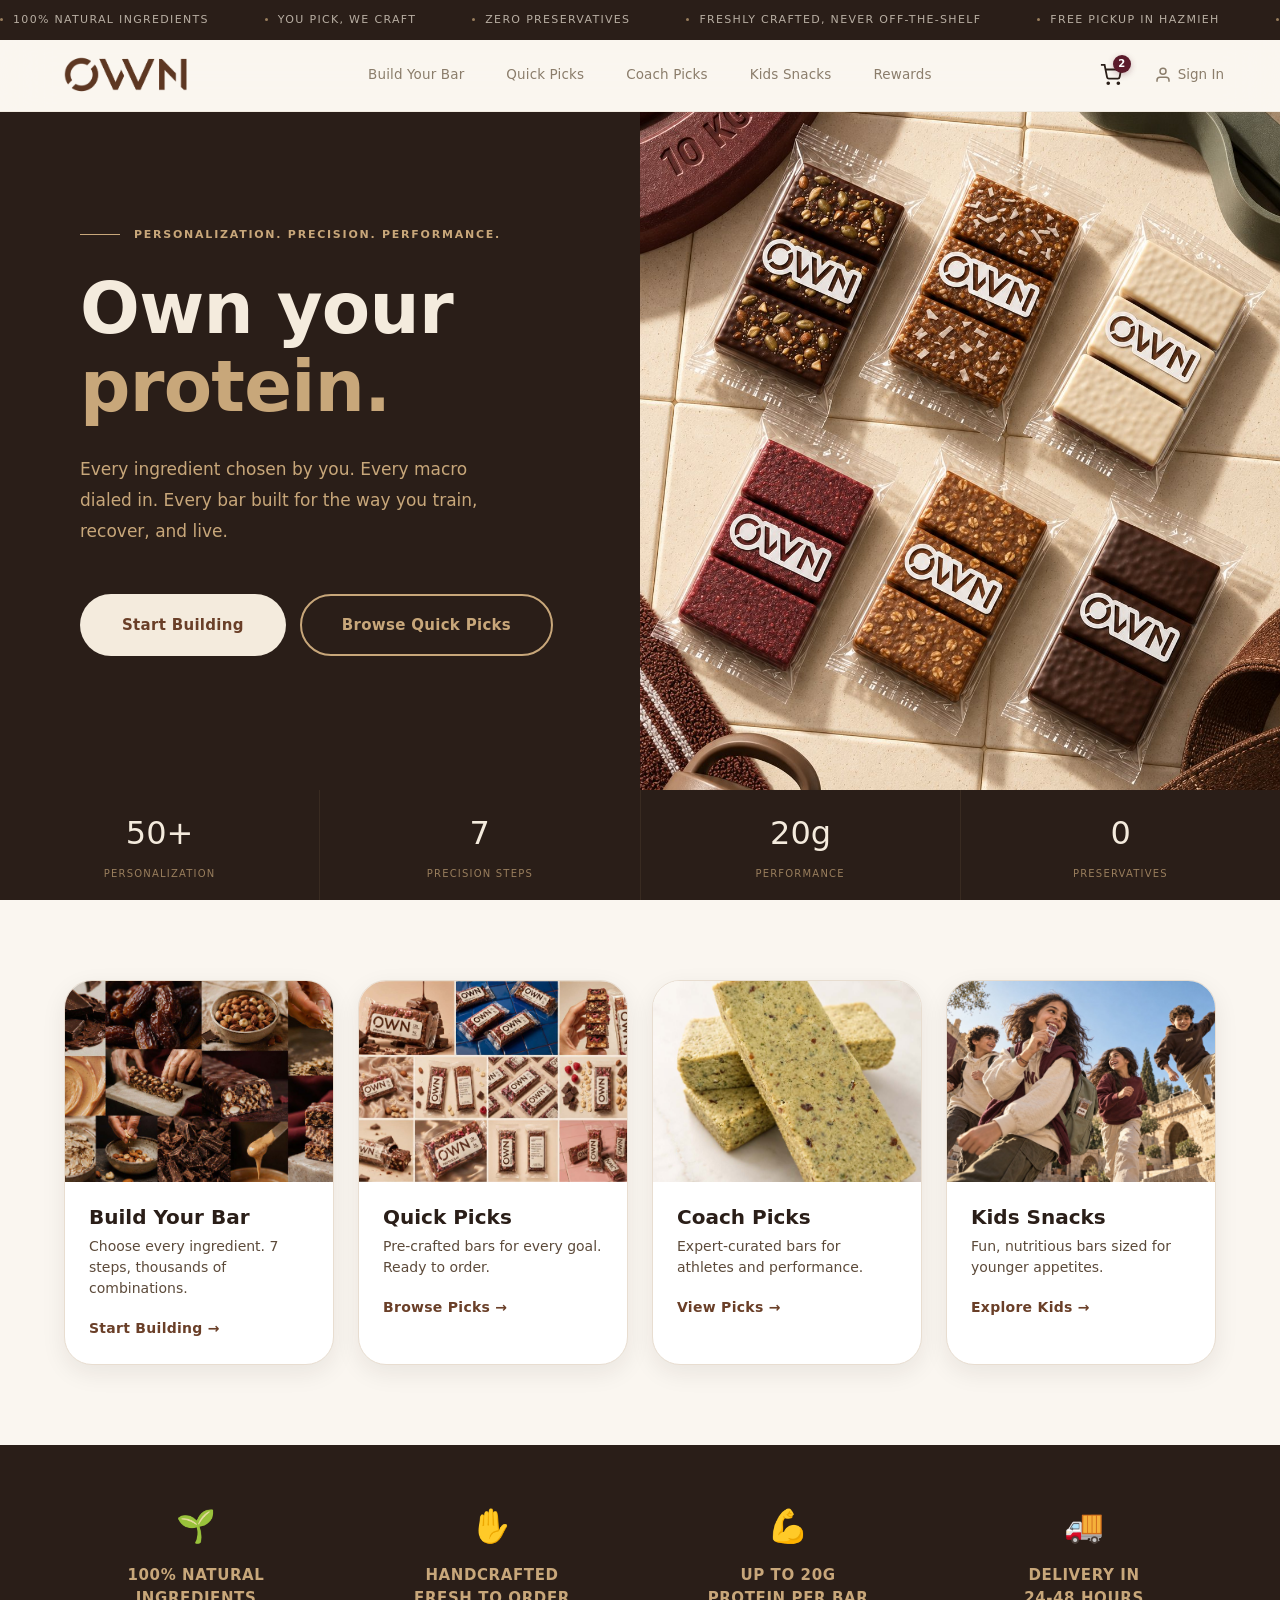
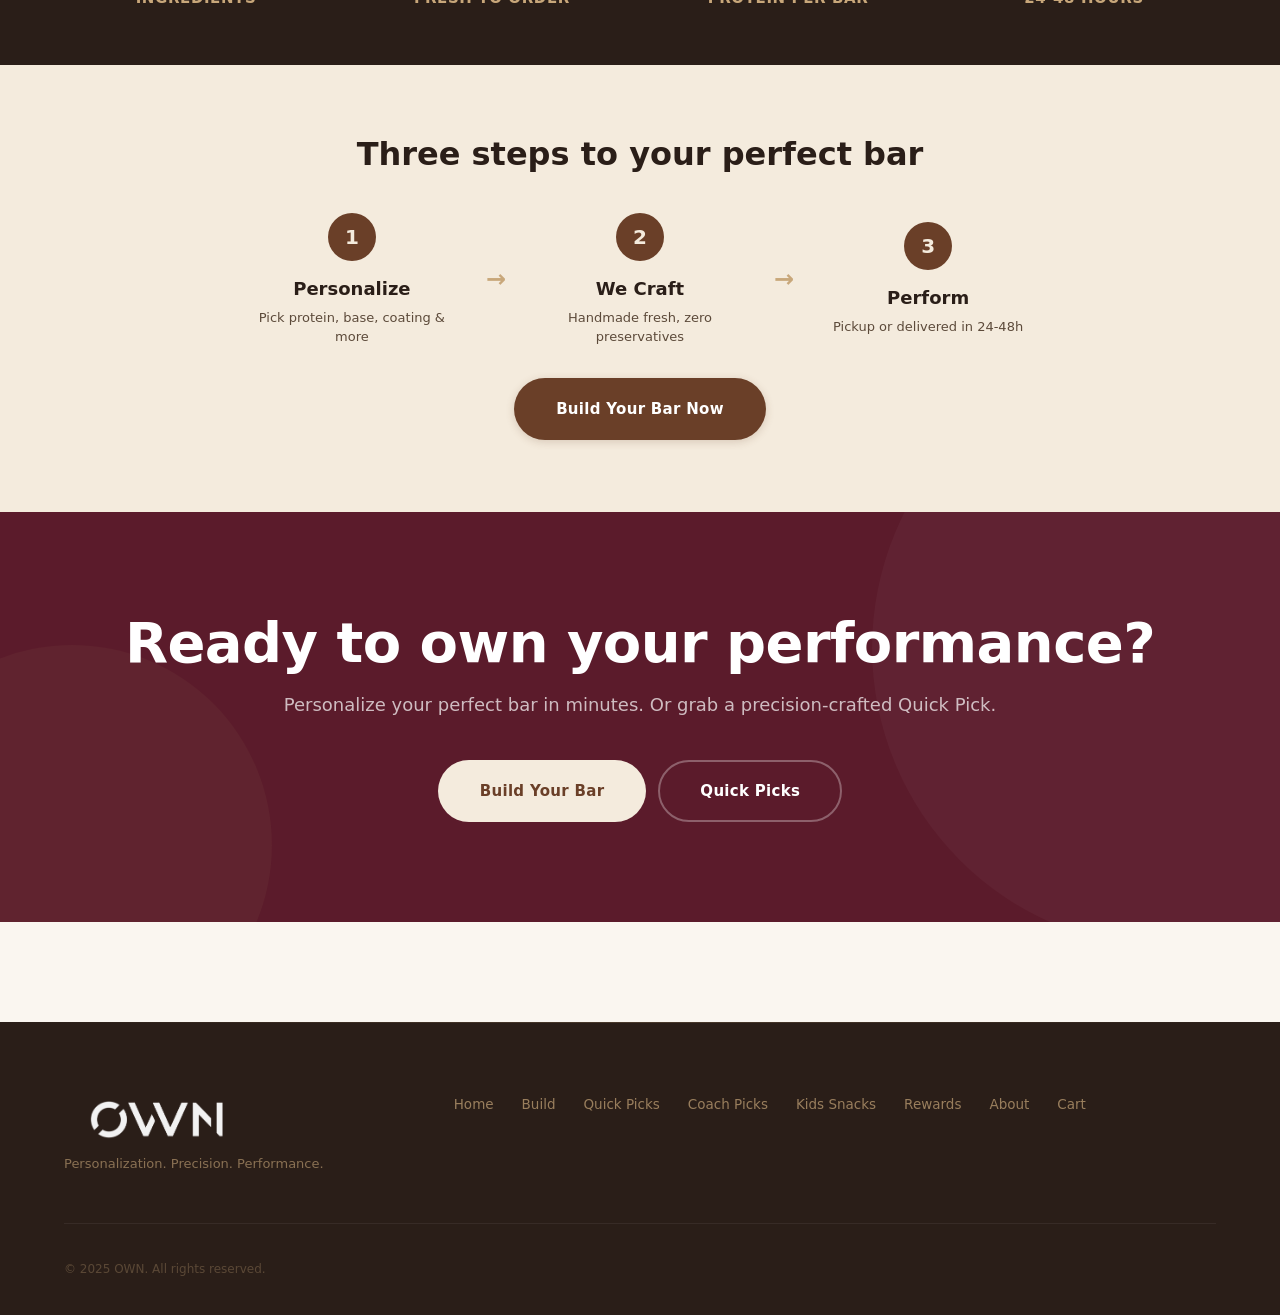
==== commit dca7d03c: "Add product images, SVG icons, and hero images to all pages Add individual package shot images for a" ====
--- a/index.html
+++ b/index.html
@@ -4,7 +4,7 @@
   <meta charset="UTF-8">
   <meta name="viewport" content="width=device-width, initial-scale=1.0">
   <title>OWN - Personalization. Precision. Performance.</title>
-  <link rel="stylesheet" href="css/style.css?v=8">
+  <link rel="stylesheet" href="css/style.css?v=10">
 </head>
 <body>
 
--- a/css/style.css
+++ b/css/style.css
@@ -344,7 +344,8 @@
 .opt-card__img { width: 100%; aspect-ratio: 4/3; border-radius: var(--radius-sm); overflow: hidden; margin-bottom: 10px; background: var(--cream-base); }
 .opt-card__img img { width: 100%; height: 100%; object-fit: cover; }
 .opt-card__emoji { font-size: 28px; margin-bottom: 8px; display: block; }
-.opt-card__icon { width: 28px; height: 28px; margin-bottom: 8px; display: block; color: var(--own-brown); }
+.opt-card__icon { width: 48px; height: 48px; margin-bottom: 8px; display: block; object-fit: contain; }
+.options-grid--large .opt-card__icon { width: 56px; height: 56px; margin-bottom: 10px; }
 .opt-card__name { font-family: var(--font-display); font-size: 16px; margin-bottom: 4px; letter-spacing: -0.005em; font-weight: 600; }
 .opt-card__highlight { font-size: 13px; font-weight: 600; color: var(--own-brown); margin-bottom: 2px; }
 .opt-card__sub { font-size: 11px; color: var(--text-muted); margin-bottom: 6px; }
@@ -390,7 +391,9 @@
 .qp-hero__title { font-size: 44px; margin-bottom: 14px; letter-spacing: -0.01em; position: relative; z-index: 2; }
 .qp-hero__title em { font-style: normal; color: var(--oat-gold); }
 .qp-hero__desc { font-size: 15px; color: var(--oat-gold); opacity: 0.75; margin-bottom: 28px; line-height: 1.7; }
-.qp-hero__sliders { display: flex; flex-direction: column; gap: 24px; position: relative; z-index: 2; }
+.qp-hero__img { position: relative; z-index: 2; border-radius: var(--radius-xl); overflow: hidden; aspect-ratio: 4/3; }
+.qp-hero__img img { width: 100%; height: 100%; object-fit: cover; }
+.qp-hero__sliders { display: flex; flex-direction: column; gap: 24px; position: relative; z-index: 2; grid-column: 1 / -1; }
 .qp-slider__header { display: flex; justify-content: space-between; font-size: 12px; margin-bottom: 10px; color: var(--oat-gold); letter-spacing: 0.02em; }
 .qp-slider input[type="range"] { width: 100%; -webkit-appearance: none; height: 5px; background: rgba(255,255,255,0.12); border-radius: var(--radius-full); outline: none; transition: background 200ms; }
 .qp-slider input[type="range"]:hover { background: rgba(255,255,255,0.2); }
@@ -432,12 +435,15 @@
 /* ========================================
    KIDS SNACKS
    ======================================== */
-.kids-banner { background: linear-gradient(135deg, var(--natural-sage) 0%, var(--own-brown) 55%, var(--dark-chocolate) 100%); border-radius: var(--radius-2xl); padding: 72px; margin: 32px 0; color: var(--white); position: relative; overflow: hidden; }
+.kids-banner { background: linear-gradient(135deg, var(--natural-sage) 0%, var(--own-brown) 55%, var(--dark-chocolate) 100%); border-radius: var(--radius-2xl); padding: 72px; margin: 32px 0; color: var(--white); position: relative; overflow: hidden; display: grid; grid-template-columns: 1fr 1fr; gap: 48px; align-items: center; }
 .kids-banner::after { content: ''; position: absolute; top: -40%; right: -15%; width: 500px; height: 500px; border-radius: 50%; background: rgba(255,255,255,0.04); }
+.kids-banner__content { position: relative; z-index: 2; }
 .kids-banner__eyebrow { font-size: 11px; font-weight: 600; letter-spacing: 0.16em; text-transform: uppercase; color: rgba(255,255,255,0.6); margin-bottom: 16px; }
 .kids-banner__title { font-size: clamp(38px, 4.5vw, 56px); margin-bottom: 18px; position: relative; z-index: 2; letter-spacing: -0.01em; }
 .kids-banner__desc { font-size: 16px; max-width: 480px; opacity: 0.8; line-height: 1.8; position: relative; z-index: 2; }
 .kids-banner__title em { font-style: normal; color: var(--oat-gold); }
+.kids-banner__img { position: relative; z-index: 2; border-radius: var(--radius-xl); overflow: hidden; aspect-ratio: 4/3; }
+.kids-banner__img img { width: 100%; height: 100%; object-fit: cover; }
 .kids-banner--playful { background: linear-gradient(135deg, #C8A77A 0%, var(--own-brown) 40%, var(--dark-chocolate) 100%); }
 .kids-banner__badges { display: flex; gap: 10px; flex-wrap: wrap; margin-top: 24px; position: relative; z-index: 2; }
 .kids-badge { padding: 8px 18px; border-radius: var(--radius-full); font-size: 12px; font-weight: 600; background: rgba(255,255,255,0.15); color: var(--white); backdrop-filter: blur(8px); letter-spacing: 0.02em; }
@@ -456,12 +462,15 @@
 /* ========================================
    COACH PICKS
    ======================================== */
-.coach-banner { background: linear-gradient(135deg, var(--protein-burgundy) 0%, var(--dark-chocolate) 60%, #1a120e 100%); border-radius: var(--radius-2xl); padding: 72px; margin: 32px 0; color: var(--white); position: relative; overflow: hidden; }
+.coach-banner { background: linear-gradient(135deg, var(--protein-burgundy) 0%, var(--dark-chocolate) 60%, #1a120e 100%); border-radius: var(--radius-2xl); padding: 72px; margin: 32px 0; color: var(--white); position: relative; overflow: hidden; display: grid; grid-template-columns: 1fr 1fr; gap: 48px; align-items: center; }
 .coach-banner::after { content: ''; position: absolute; top: -40%; right: -15%; width: 500px; height: 500px; border-radius: 50%; background: rgba(200,167,122,0.05); }
+.coach-banner__content { position: relative; z-index: 2; }
 .coach-banner__eyebrow { font-size: 11px; font-weight: 600; letter-spacing: 0.16em; text-transform: uppercase; color: var(--oat-gold); margin-bottom: 16px; }
 .coach-banner__title { font-size: clamp(38px, 4.5vw, 56px); margin-bottom: 18px; position: relative; z-index: 2; letter-spacing: -0.01em; }
 .coach-banner__title em { font-style: normal; color: var(--oat-gold); }
 .coach-banner__desc { font-size: 16px; max-width: 480px; opacity: 0.8; line-height: 1.8; position: relative; z-index: 2; }
+.coach-banner__img { position: relative; z-index: 2; border-radius: var(--radius-xl); overflow: hidden; aspect-ratio: 4/3; }
+.coach-banner__img img { width: 100%; height: 100%; object-fit: cover; }
 .coach-profiles { display: flex; gap: 8px; margin-bottom: 28px; flex-wrap: wrap; }
 .coach-profile { padding: 10px 22px; border-radius: var(--radius-full); font-size: 13px; font-weight: 600; border: 1.5px solid var(--border-mid); background: var(--white); cursor: pointer; transition: all 200ms; }
 .coach-profile:hover { border-color: var(--protein-burgundy); color: var(--protein-burgundy); }
@@ -576,6 +585,12 @@
   .summary { position: static; }
   .wizard-steps { overflow-x: auto; justify-content: flex-start; padding: 20px 16px; -webkit-overflow-scrolling: touch; }
   .qp-hero { grid-template-columns: 1fr; }
+  .qp-hero__sliders { grid-column: auto; }
+  .qp-hero__img { aspect-ratio: 16/9; }
+  .coach-banner { grid-template-columns: 1fr; }
+  .coach-banner__img { aspect-ratio: 16/9; }
+  .kids-banner { grid-template-columns: 1fr; }
+  .kids-banner__img { aspect-ratio: 16/9; }
   .rewards-layout { grid-template-columns: 1fr; }
   .cart-layout { grid-template-columns: 1fr; }
   .footer__inner { grid-template-columns: 1fr; text-align: center; gap: 24px; }
@@ -595,7 +610,8 @@
   .timeline__desc { margin: 0; }
   .product-grid { grid-template-columns: 1fr 1fr; }
   .kids-preview__layout { grid-template-columns: 1fr; gap: 40px; }
-  .kids-banner { padding: 48px 28px; }
+  .kids-banner { padding: 48px 28px; grid-template-columns: 1fr; }
+  .coach-banner { padding: 48px 28px; }
   .nav__links { display: none; }
   .nav__toggle { display: flex; }
   .wizard-step__label { display: none; }
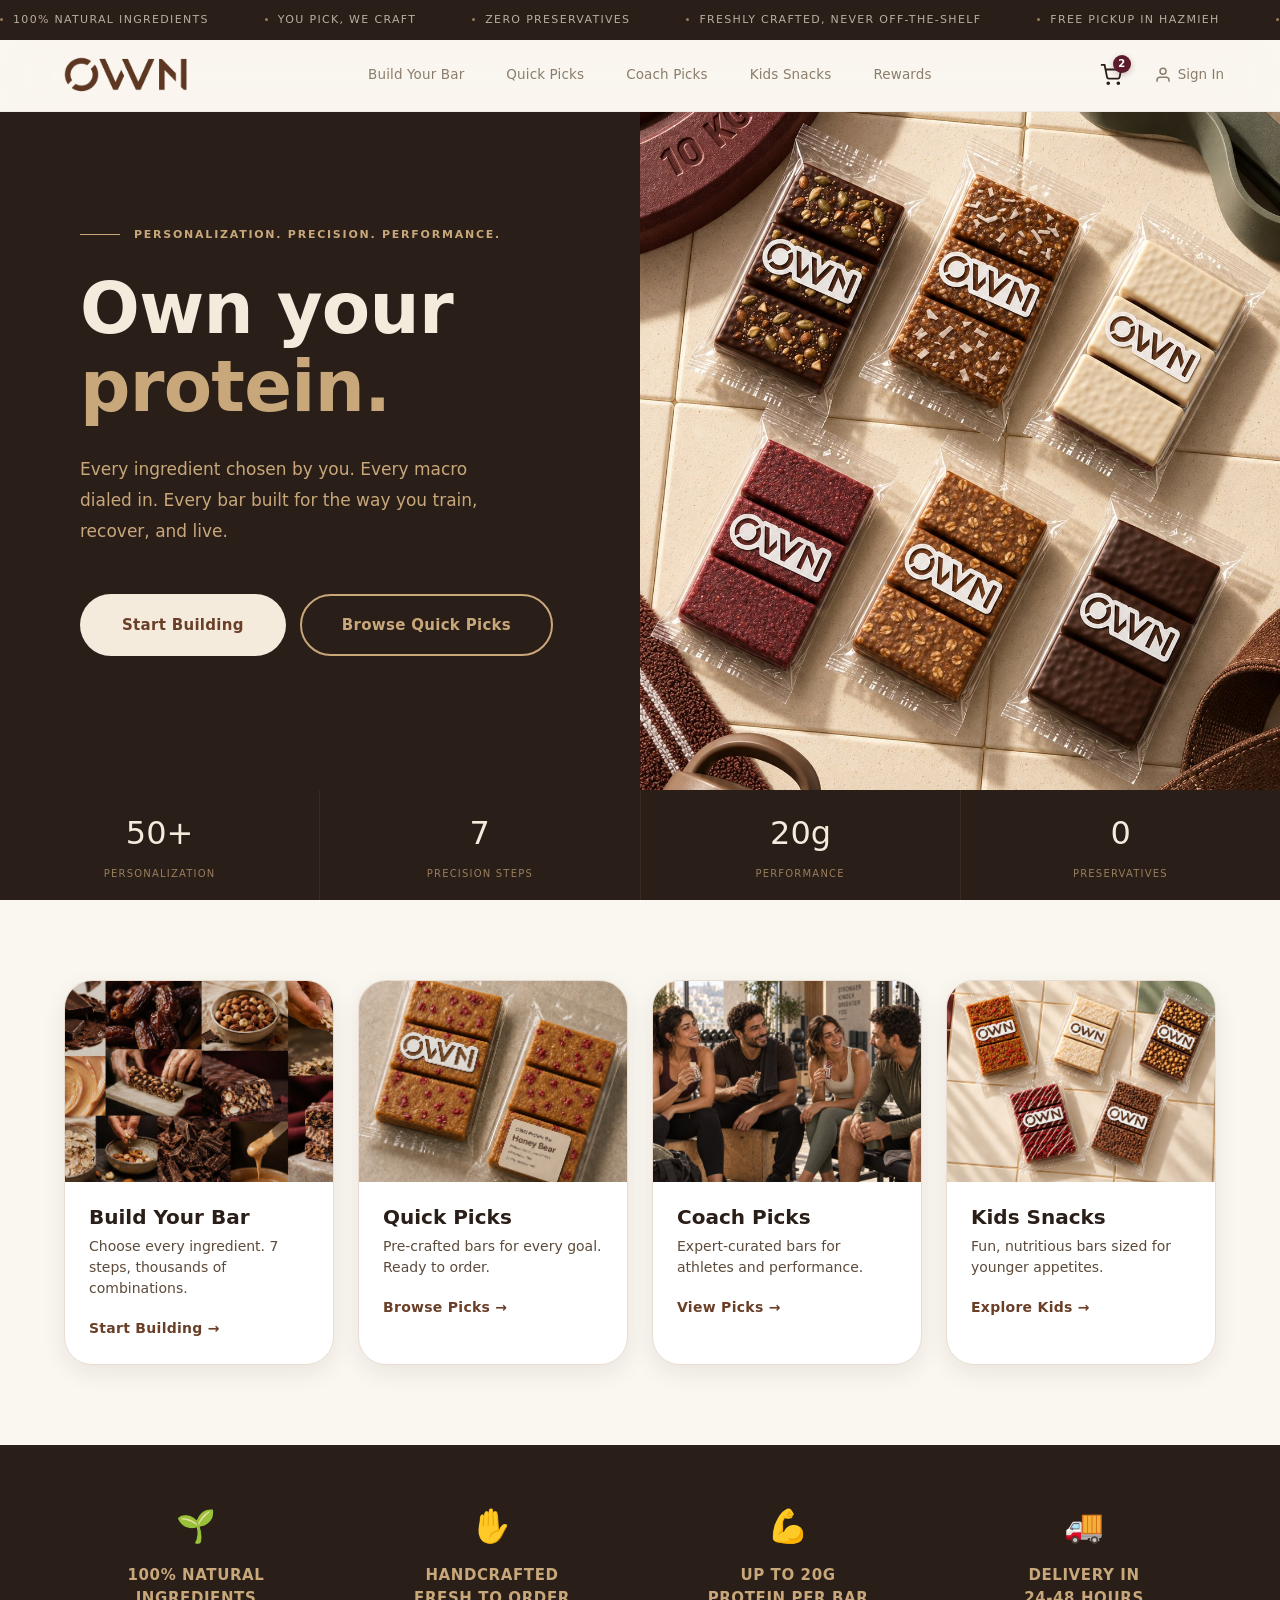
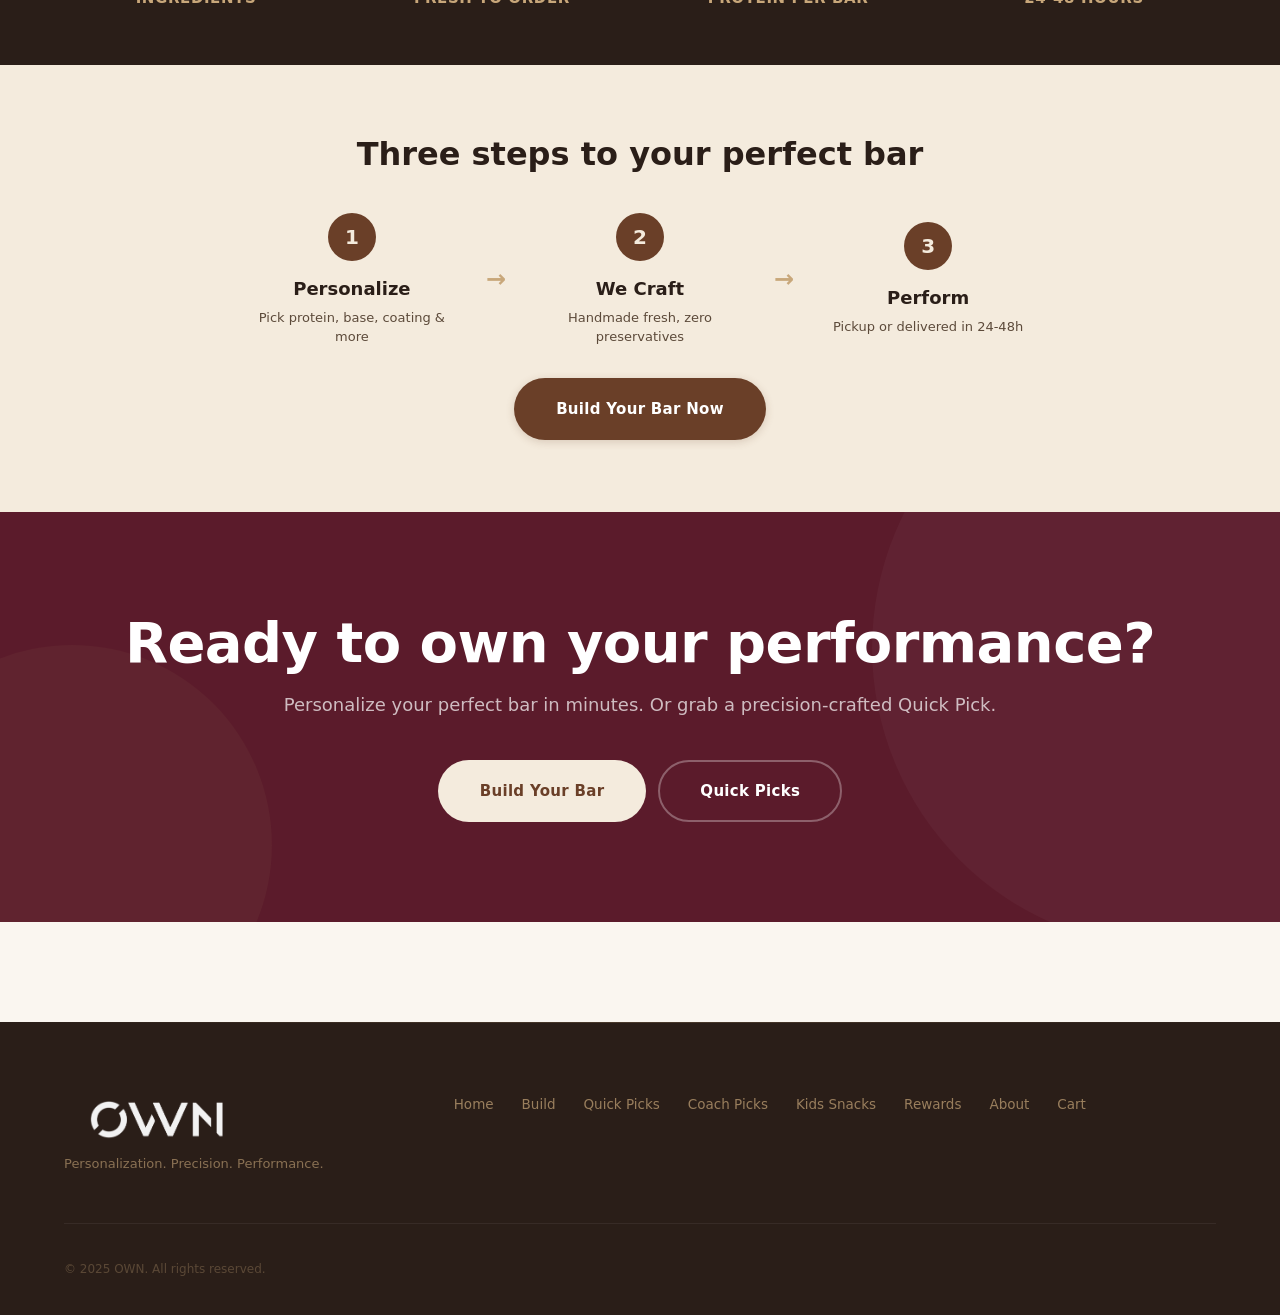
==== commit 720b91ee: "Update homepage category cards with matching product images Replace generic OWN images on homepage s" ====
--- a/index.html
+++ b/index.html
@@ -110,7 +110,7 @@
 
         <a href="quick-picks.html" class="shop-card">
           <div class="shop-card__img">
-            <img src="img/own4.jpeg" alt="Quick Picks collection">
+            <img src="img/quick-hero.jpeg" alt="Quick Picks collection">
           </div>
           <div class="shop-card__body">
             <h3 class="shop-card__title">Quick Picks</h3>
@@ -121,7 +121,7 @@
 
         <a href="coach-picks.html" class="shop-card">
           <div class="shop-card__img">
-            <img src="img/own1.jpeg" alt="Coach recommended bars">
+            <img src="img/coach-hero.jpeg" alt="Coach recommended bars">
           </div>
           <div class="shop-card__body">
             <h3 class="shop-card__title">Coach Picks</h3>
@@ -132,7 +132,7 @@
 
         <a href="kids-snacks.html" class="shop-card">
           <div class="shop-card__img">
-            <img src="img/own3.jpeg" alt="Kids snack bars">
+            <img src="img/kids-studio-3.jpeg" alt="Kids snack bars collection">
           </div>
           <div class="shop-card__body">
             <h3 class="shop-card__title">Kids Snacks</h3>
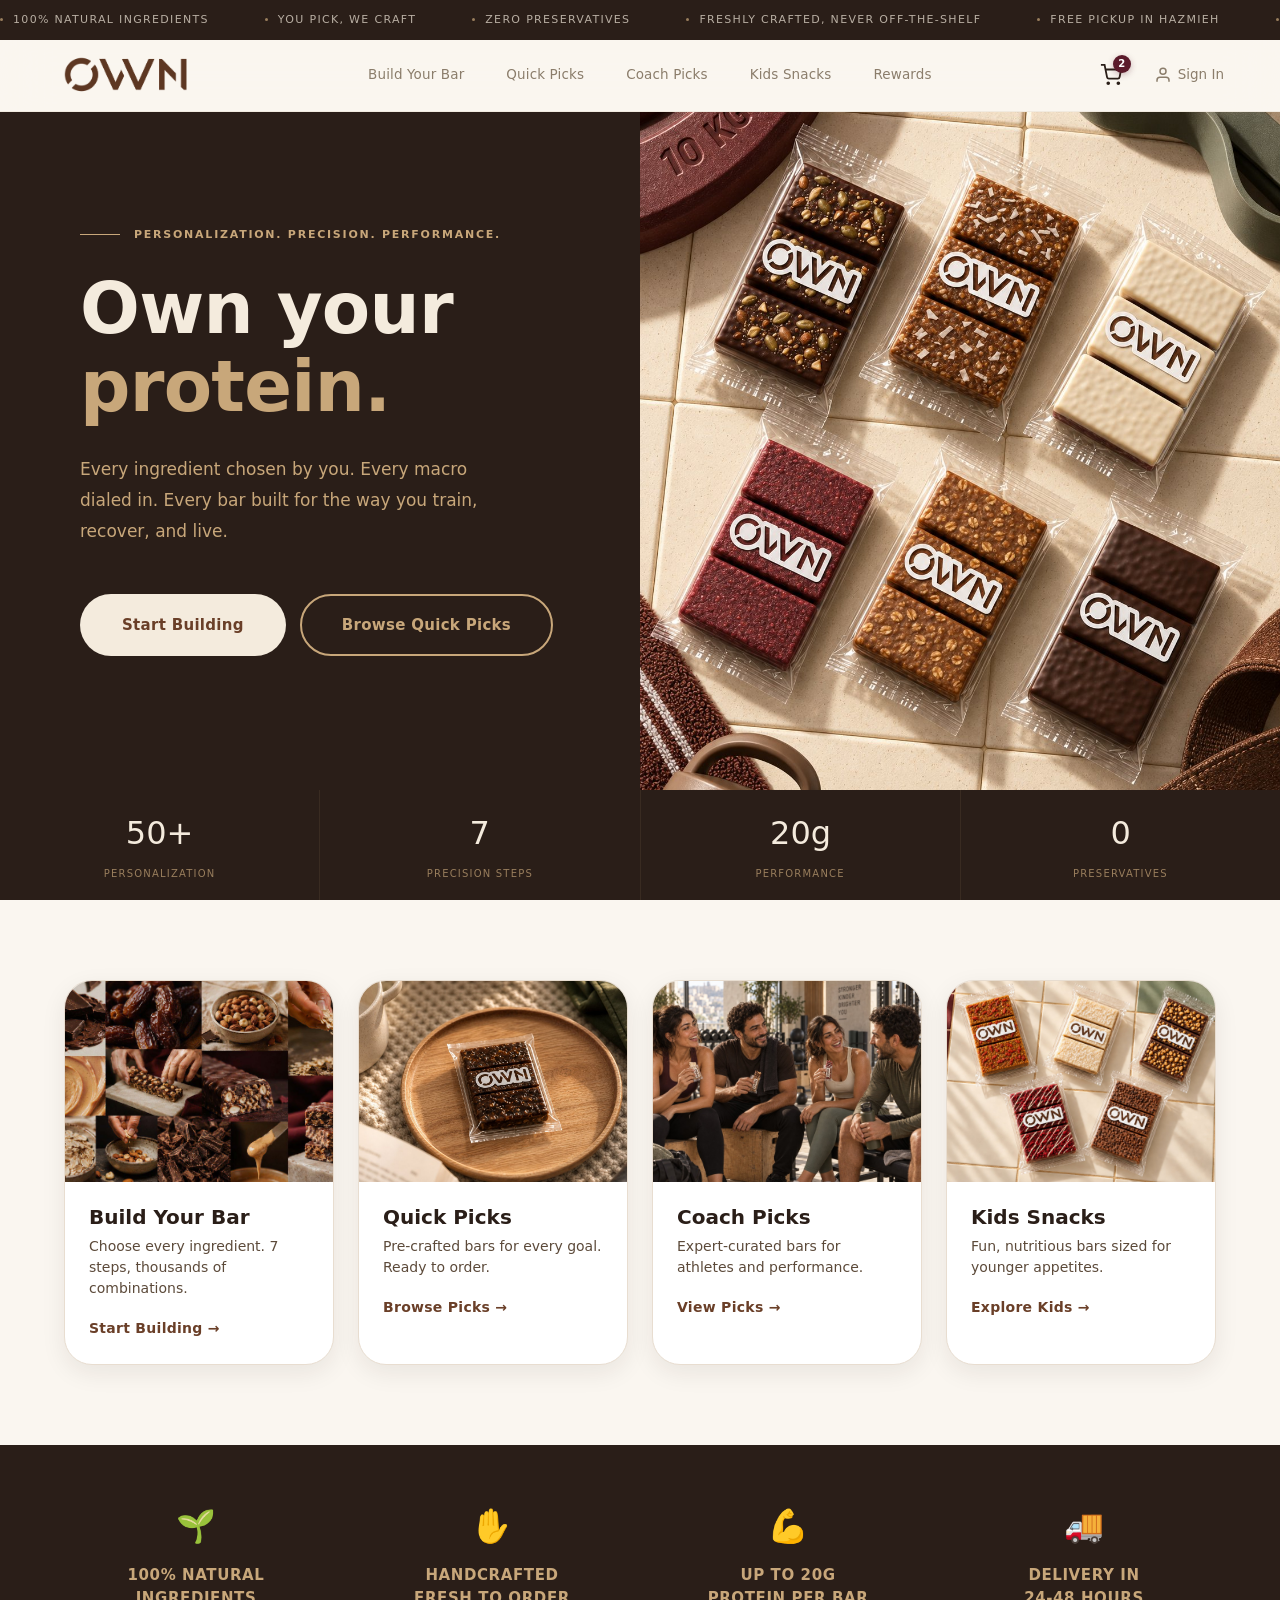
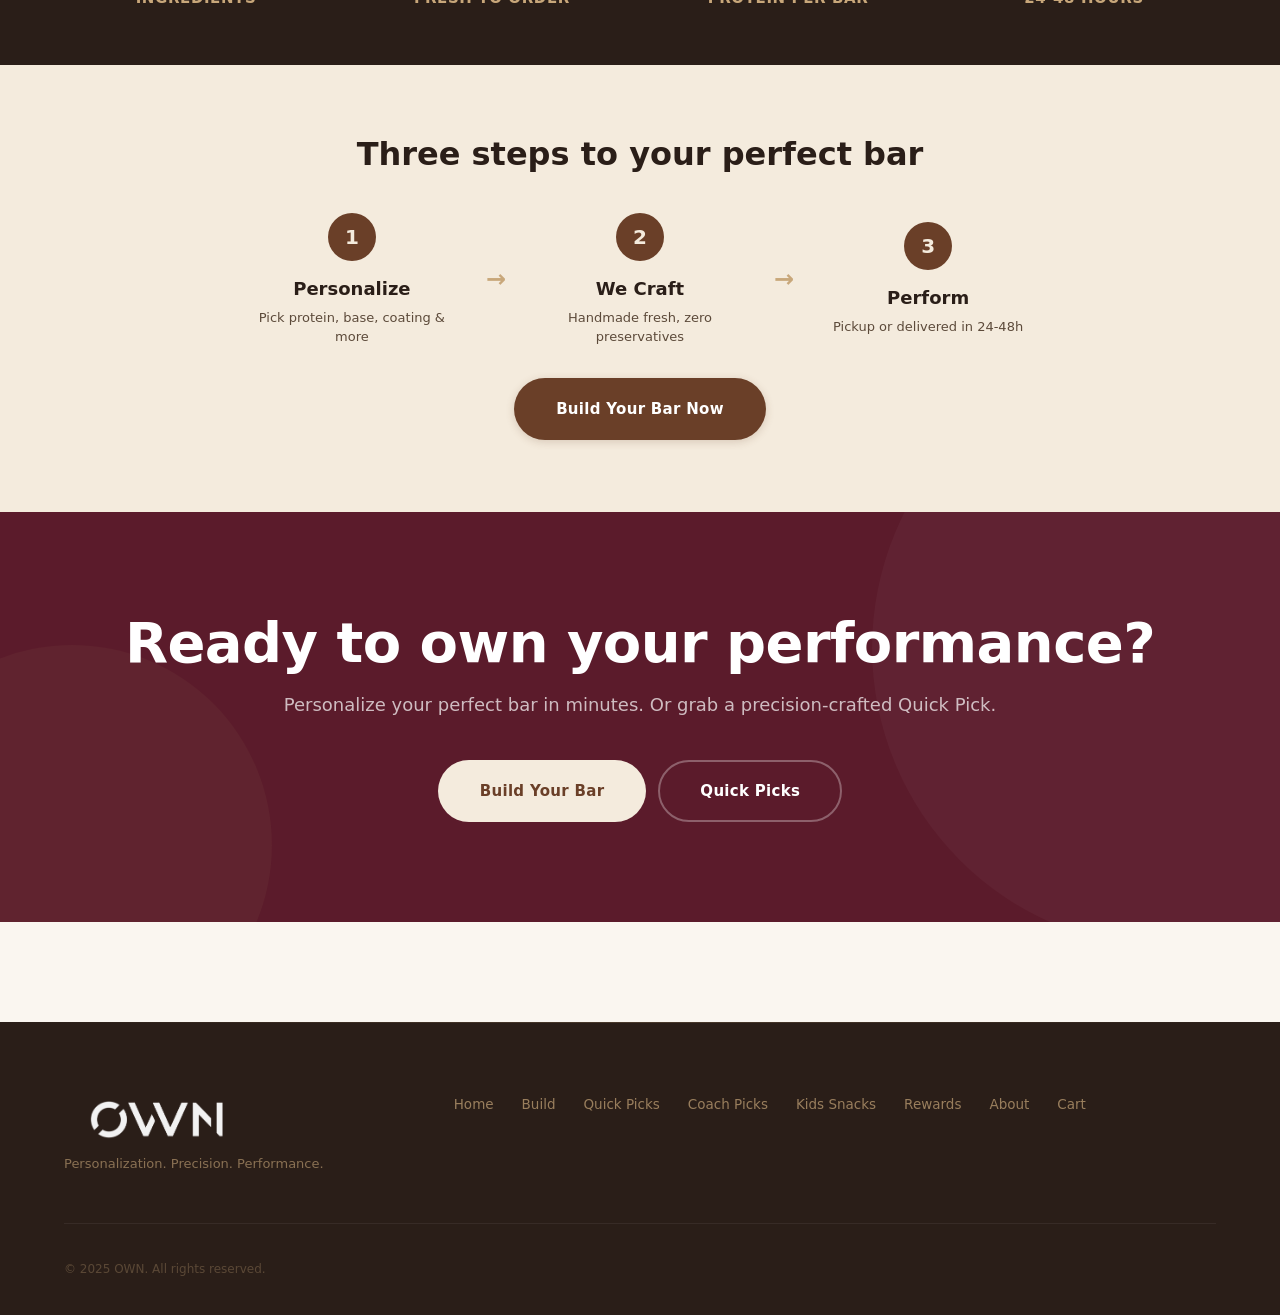
==== commit fb7032f2: "Use cozy lifestyle shot for Quick Picks homepage card Co-Authored-By: Claude Opus 4.6 <noreply@anthr" ====
--- a/index.html
+++ b/index.html
@@ -110,7 +110,7 @@
 
         <a href="quick-picks.html" class="shop-card">
           <div class="shop-card__img">
-            <img src="img/quick-hero.jpeg" alt="Quick Picks collection">
+            <img src="img/quick-picks-card.jpeg" alt="Quick Picks collection">
           </div>
           <div class="shop-card__body">
             <h3 class="shop-card__title">Quick Picks</h3>
